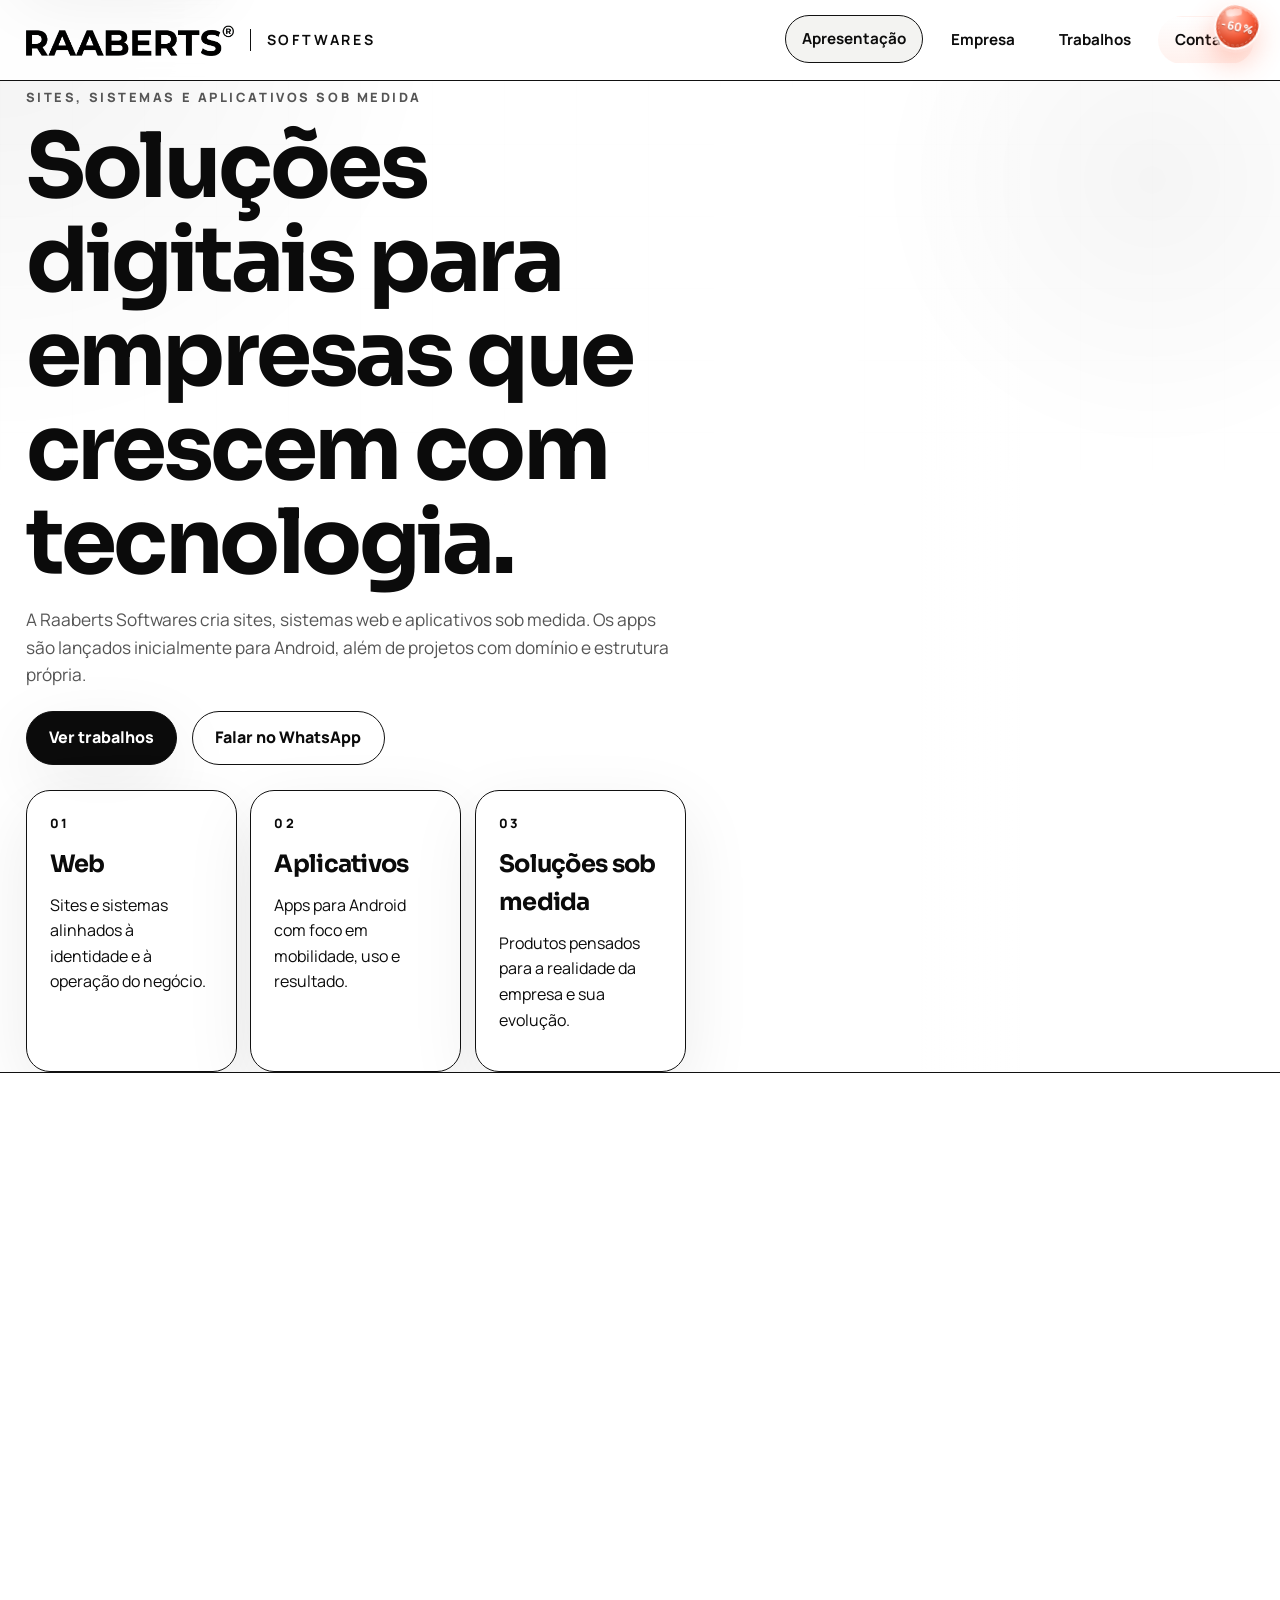
==== index.html @ 0cb6e31f "Remove current year span from footer" ====
<!DOCTYPE html>
<html lang="pt-BR">
  <head>
    <meta charset="UTF-8" />
    <meta
      name="viewport"
      content="width=device-width, initial-scale=1.0, maximum-scale=1.0, user-scalable=no"
    />
    <meta
      name="description"
      content="Raaberts Softwares desenvolve sites, sistemas web e aplicativos sob medida para empresas que precisam crescer com tecnologia."
    />
    <meta name="robots" content="index, follow" />
    <meta name="author" content="Raaberts Softwares" />
    <meta name="theme-color" content="#0b0b0b" />
    <meta property="og:locale" content="pt_BR" />
    <meta property="og:type" content="website" />
    <meta property="og:title" content="Raaberts Softwares | Sites, Sistemas Web e Aplicativos" />
    <meta
      property="og:description"
      content="Sites, sistemas web e aplicativos sob medida para empresas que precisam crescer com tecnologia."
    />
    <meta property="og:image" content="images/logo%20raaberts%203%20B.png" />
    <meta property="og:image:width" content="808" />
    <meta property="og:image:height" content="846" />
    <meta property="og:image:alt" content="Logo da Raaberts Softwares" />
    <meta property="og:site_name" content="Raaberts Softwares" />
    <meta name="twitter:card" content="summary" />
    <meta name="twitter:title" content="Raaberts Softwares | Sites, Sistemas Web e Aplicativos" />
    <meta
      name="twitter:description"
      content="Sites, sistemas web e aplicativos sob medida para empresas que precisam crescer com tecnologia."
    />
    <meta name="twitter:image" content="images/logo%20raaberts%203%20B.png" />
    <meta name="referrer" content="strict-origin-when-cross-origin" />
    <title>Raaberts Softwares | Sites, Sistemas Web e Aplicativos</title>
    <link rel="preconnect" href="https://fonts.googleapis.com" />
    <link rel="preconnect" href="https://fonts.gstatic.com" crossorigin />
    <link rel="preload" as="image" href="images/prediologo.png" />
    <link
      href="https://fonts.googleapis.com/css2?family=Manrope:wght@400;500;600;700;800&amp;family=Sora:wght@400;500;600;700;800&amp;display=swap"
      rel="stylesheet"
    />
    <link rel="icon" type="image/png" href="images/logo%20raaberts%203%20B.png" />
    <link rel="stylesheet" href="styles.css" />
    <script type="application/ld+json">
      {
        "@context": "https://schema.org",
        "@type": "Organization",
        "name": "Raaberts Softwares",
        "description": "Desenvolvimento de sites, sistemas web e aplicativos sob medida para empresas.",
        "email": "mailto:raabertssoftwares@gmail.com",
        "telephone": "+55 11 98537-9634",
        "areaServed": "BR",
        "contactPoint": [
          {
            "@type": "ContactPoint",
            "contactType": "sales",
            "telephone": "+55 11 98537-9634",
            "email": "raabertssoftwares@gmail.com",
            "availableLanguage": "pt-BR"
          }
        ],
        "makesOffer": {
          "@type": "OfferCatalog",
          "name": "Serviços digitais",
          "itemListElement": [
            {
              "@type": "Offer",
              "itemOffered": {
                "@type": "Service",
                "name": "Sites com domínio próprio"
              }
            },
            {
              "@type": "Offer",
              "itemOffered": {
                "@type": "Service",
                "name": "Sistemas web com estrutura própria"
              }
            },
            {
              "@type": "Offer",
              "itemOffered": {
                "@type": "Service",
                "name": "Aplicativos Android sob medida"
              }
            }
          ]
        }
      }
    </script>
    <script type="application/ld+json">
      {
        "@context": "https://schema.org",
        "@type": "WebSite",
        "name": "Raaberts Softwares",
        "inLanguage": "pt-BR",
        "about": "Sites, sistemas web e aplicativos sob medida para empresas."
      }
    </script>
  </head>
  <body>
    <a class="skip-link" href="#conteudo-principal">Pular para o conteúdo</a>

    <header class="site-header">
      <div class="container site-nav">
        <a class="brand" href="#apresentacao" aria-label="Ir para o início">
          <img
            src="images/logo raaberts 2.png"
            alt="Raaberts"
            class="brand-mark"
            width="1577"
            height="239"
            decoding="async"
            fetchpriority="high"
          />
          <span class="brand-subtitle">Softwares</span>
        </a>

        <button
          class="menu-toggle"
          type="button"
          aria-label="Abrir menu"
          aria-expanded="false"
          aria-controls="primary-navigation"
        >
          <span></span>
          <span></span>
        </button>

        <nav class="primary-navigation" id="primary-navigation" aria-label="Navegação principal">
          <a href="#apresentacao" data-nav-link aria-current="location">Apresentação</a>
          <a href="#empresa" data-nav-link>Empresa</a>
          <a href="#trabalhos" data-nav-link>Trabalhos</a>
          <a href="#contato" data-nav-link class="nav-contact-link">
            <span>Contato</span>
            <strong class="nav-discount-badge">-60%</strong>
          </a>
        </nav>
      </div>
    </header>

    <main id="conteudo-principal">
      <section
        class="hero section"
        id="apresentacao"
        data-section
        aria-labelledby="apresentacao-title"
      >
        <div class="container hero-grid">
          <div class="hero-copy" data-reveal>
            <p class="eyebrow">Sites, sistemas e aplicativos sob medida</p>
            <h1 class="hero-title" id="apresentacao-title">
              Soluções digitais para empresas que crescem com tecnologia.
            </h1>
            <p class="hero-text">
              A Raaberts Softwares cria sites, sistemas web e aplicativos sob medida. Os apps são
              lançados inicialmente para Android, além de projetos com domínio e estrutura própria.
            </p>

            <div class="hero-actions">
              <a class="button button-primary" href="#trabalhos">Ver trabalhos</a>
              <a
                class="button button-secondary"
                href="https://wa.me/5511985379634?text=Ol%C3%A1%2C%20gostaria%20de%20falar%20com%20a%20Raaberts%20Softwares."
                target="_blank"
                rel="noopener noreferrer"
                aria-label="Falar com a Raaberts Softwares no WhatsApp"
                >Falar no WhatsApp</a
              >
            </div>

            <div class="hero-highlights">
              <article class="highlight-card">
                <span class="highlight-index">01</span>
                <h2>Web</h2>
                <p>Sites e sistemas alinhados à identidade e à operação do negócio.</p>
              </article>
              <article class="highlight-card">
                <span class="highlight-index">02</span>
                <h2>Aplicativos</h2>
                <p>Apps para Android com foco em mobilidade, uso e resultado.</p>
              </article>
              <article class="highlight-card">
                <span class="highlight-index">03</span>
                <h2>Soluções sob medida</h2>
                <p>Produtos pensados para a realidade da empresa e sua evolução.</p>
              </article>
            </div>
          </div>

          <div class="hero-panel" data-reveal aria-hidden="true"></div>
        </div>
      </section>

      <section class="section" id="empresa" data-section aria-labelledby="empresa-title">
        <div class="container">
          <div class="section-heading" data-reveal>
            <p class="eyebrow">A empresa</p>
            <h2 id="empresa-title">Tecnologia aplicada ao crescimento das empresas.</h2>
          </div>

          <div class="company-grid">
            <article class="company-story" data-reveal>
              <p class="lead">
                A Raaberts Softwares cria produtos digitais com clareza visual, estrutura técnica e
                visão de negócio.
              </p>
              <p>
                A atuação passa por aplicativos a partir da ideia do cliente, sites com domínio
                próprio e sistemas com servidor próprio, sempre com foco em operação, presença e
                evolução do projeto.
              </p>

              <div class="story-points">
                <div>
                  <span>Atuação web</span>
                  <p>Sites, páginas corporativas e presença digital com domínio próprio.</p>
                </div>
                <div>
                  <span>Aplicativos</span>
                  <p>Projetos sob medida desenvolvidos a partir da ideia do cliente.</p>
                </div>
                <div>
                  <span>Estrutura própria</span>
                  <p>Sistemas com servidor próprio para mais controle da operação.</p>
                </div>
              </div>
            </article>

            <div class="company-aside" data-reveal>
              <div class="company-visual">
                <img
                  src="images/thinkiwoman.png"
                  alt="Ilustração representando planejamento e ideias para soluções digitais"
                  width="1480"
                  height="1477"
                  loading="lazy"
                  decoding="async"
                />
              </div>
              <article class="company-focus">
                <span class="panel-label">Da ideia à estrutura</span>
                <h3>Da ideia à operação técnica.</h3>
                <ul>
                  <li>Aplicativos construídos a partir da ideia do cliente</li>
                  <li>Sites profissionais com domínio próprio</li>
                  <li>Sistemas de trabalho com servidor próprio</li>
                </ul>
              </article>
            </div>
          </div>

          <div class="company-values" data-reveal>
            <article class="value-card">
              <h3>Arquitetura sólida</h3>
              <p>Base organizada para sites, apps e sistemas com mais previsibilidade.</p>
            </article>
            <article class="value-card">
              <h3>Experiência de produto</h3>
              <p>Interfaces claras e usabilidade alinhada ao contexto do negócio.</p>
            </article>
            <article class="value-card">
              <h3>Web e aplicações integradas</h3>
              <p>Produtos conectados à presença digital e à operação da empresa.</p>
            </article>
            <article class="value-card">
              <h3>Parceria técnica</h3>
              <p>Acompanhamento próximo do escopo até a evolução do projeto.</p>
            </article>
          </div>
        </div>
      </section>

      <section class="section" id="trabalhos" data-section aria-labelledby="trabalhos-title">
        <div class="container">
          <div class="section-heading" data-reveal>
            <p class="eyebrow">Trabalhos em destaque</p>
            <h2 id="trabalhos-title">Cases desenvolvidos pela Raaberts Softwares.</h2>
          </div>

          <div class="cases-list">
            <article class="case-card" data-reveal>
              <div class="case-visual">
                <img
                  src="images/print1.png"
                  alt="Tela do aplicativo MPC+"
                  class="case-shot"
                  width="473"
                  height="946"
                  loading="lazy"
                  decoding="async"
                />
              </div>
              <div class="case-content">
                <div class="case-topline">
                  <span>01</span>
                  <span>Cliente | MPC Produções</span>
                </div>
                <h3>MPC+</h3>
                <p>
                  Aplicativo da MPC Produções para transmissões ao vivo de canais parceiros em uma
                  única interface.
                </p>
                <ul>
                  <li>Transmissões ao vivo em destaque</li>
                  <li>Canais parceiros reunidos em um só app</li>
                  <li>Navegação pensada para consumo contínuo</li>
                </ul>
              </div>
            </article>

            <article class="case-card case-card-reverse" data-reveal>
              <div class="case-visual">
                <img
                  src="images/print2.png"
                  alt="Tela do aplicativo Worko"
                  class="case-shot"
                  width="473"
                  height="946"
                  loading="lazy"
                  decoding="async"
                />
              </div>
              <div class="case-content">
                <div class="case-topline">
                  <span>02</span>
                  <span>Produto | Raaberts</span>
                </div>
                <h3>Worko</h3>
                <p>
                  Produto da Raaberts voltado ao rastreamento de serviços e à divulgação de
                  autônomos no mapa em tempo real, com carteira própria via Pix.
                </p>
                <ul>
                  <li>Autônomos e serviços exibidos no mapa em tempo real</li>
                  <li>Rastreamento regional da operação</li>
                  <li>Carteira própria e transações via Pix</li>
                </ul>
              </div>
            </article>
          </div>
        </div>
      </section>

      <section
        class="section contact-section"
        id="contato"
        data-section
        aria-labelledby="contato-title"
      >
        <div class="container contact-grid">
          <div class="contact-copy" data-reveal>
            <p class="eyebrow">Contato</p>
            <div class="promo-banner">
              <div class="promo-banner-copy">
                <span class="promo-kicker">Promoção de Junho 2026</span>
                <h2>Todos os orçamentos com até 60% de desconto.</h2>
                <p>
                  Condição promocional válida para os primeiros 15 clientes de Junho. A campanha é
                  ideal para quem quer iniciar um projeto digital com investimentJunho reduzido neste
                  mês.
                </p>
              </div>
              <div class="promo-banner-highlight">
                <span class="promo-big-discount">-60%</span>
                <span class="promo-limit">Somente para os 15 primeiros clientes</span>
              </div>
            </div>

            <h2 id="contato-title">Fale com a Raaberts Softwares.</h2>
            <p>
              Contato direto para iniciar projetos, evoluir produtos ou estruturar novas soluções.
            </p>

            <div class="contact-actions">
              <a
                class="button button-primary"
                href="https://wa.me/5511985379634?text=Ol%C3%A1%2C%20gostaria%20de%20falar%20com%20a%20Raaberts%20Softwares."
                target="_blank"
                rel="noreferrer noopener"
                aria-label="Abrir conversa com a Raaberts Softwares no WhatsApp"
                >Abrir WhatsApp</a
              >
              <a class="button button-secondary" href="mailto:raabertssoftwares@gmail.com"
                >Enviar e-mail</a
              >
            </div>

            <div class="contact-summary">
              <div class="contact-item">
                <span>WhatsApp</span>
                <p>Canal mais rápido para iniciar a conversa.</p>
                <a
                  class="contact-link"
                  href="https://wa.me/5511985379634?text=Ol%C3%A1%2C%20gostaria%20de%20falar%20com%20a%20Raaberts%20Softwares."
                  target="_blank"
                  rel="noreferrer noopener"
                  aria-label="Falar com a Raaberts Softwares no WhatsApp"
                  >(11) 98537-9634</a
                >
              </div>
              <div class="contact-item">
                <span>E-mail</span>
                <p>Ideal para briefing, escopo e informações mais detalhadas.</p>
                <a class="contact-link" href="mailto:raabertssoftwares@gmail.com"
                  >raabertssoftwares@gmail.com</a
                >
              </div>
              <div class="contact-item">
                <span>Atuação</span>
                <p>Sites, sistemas web e aplicativos sob medida.</p>
              </div>
            </div>
          </div>

          <aside class="contact-panel" data-reveal>
            <div class="contact-panel-card">
              <span class="panel-label">Junho promocional</span>
              <h3>Condição especial disponível neste mês.</h3>
              <p>
                A conversa pode começar pelo WhatsApp e seguir com briefing, escopo e validação do
                desconto promocional conforme disponibilidade das 15 vagas de Junho.
              </p>
              <div class="contact-panel-points">
                <div>
                  <span>Desconto</span>
                  <p>Até 60% no orçamento</p>
                </div>
                <div>
                  <span>Limite</span>
                  <p>Promoção para os 15 primeiros clientes</p>
                </div>
                <div>
                  <span>WhatsApp</span>
                  <p>(11) 98537-9634</p>
                </div>
                <div>
                  <span>E-mail</span>
                  <p>raabertssoftwares@gmail.com</p>
                </div>
              </div>
              <a
                class="button button-primary"
                href="https://wa.me/5511985379634?text=Ol%C3%A1%2C%20gostaria%20de%20falar%20com%20a%20Raaberts%20Softwares."
                target="_blank"
                rel="noreferrer noopener"
                aria-label="Iniciar conversa com a Raaberts Softwares no WhatsApp"
                >Iniciar conversa</a
              >
            </div>
          </aside>
        </div>
      </section>
    </main>

    <footer class="site-footer">
      <div class="container footer-inner">
        <p>Raaberts Softwares</p>
        <p>© 2026 Todos os direitos reservados</p>
      </div>
    </footer>

    <script src="script.js" defer></script>
  </body>
</html>
---- styles.css ----
:root {
  --bg: #ffffff;
  --surface: #f3f3f1;
  --surface-strong: #ededeb;
  --ink: #0b0b0b;
  --muted: #555555;
  --line: #111111;
  --line-soft: rgba(17, 17, 17, 0.14);
  --promo: #ff5a36;
  --promo-soft: #ffe2da;
  --shadow: 0 22px 70px rgba(0, 0, 0, 0.08);
  --radius-xl: 32px;
  --radius-lg: 24px;
  --radius-md: 18px;
  --container: min(1400px, calc(100% - clamp(1.5rem, 4vw, 4.5rem)));
}

*,
*::before,
*::after {
  box-sizing: border-box;
}

html {
  scroll-behavior: smooth;
  scroll-padding-top: calc(var(--header-offset, 0px) + 1rem);
  touch-action: manipulation;
}

body {
  margin: 0;
  min-width: 320px;
  font-family: "Manrope", sans-serif;
  color: var(--ink);
  background: var(--bg);
  line-height: 1.6;
  text-rendering: optimizeLegibility;
  position: relative;
  overflow-x: hidden;
  -webkit-tap-highlight-color: transparent;
  -webkit-user-select: none;
  -webkit-touch-callout: none;
  user-select: none;
}

.skip-link {
  position: fixed;
  top: 1rem;
  left: 1rem;
  z-index: 60;
  padding: 0.8rem 1rem;
  border: 1px solid var(--line);
  border-radius: 999px;
  background: #ffffff;
  box-shadow: var(--shadow);
  font-weight: 700;
  transform: translateY(-180%);
  transition: transform 180ms ease;
}

.skip-link:focus-visible {
  transform: translateY(0);
}

body.nav-open {
  overflow: hidden;
}

body::before {
  content: "";
  position: fixed;
  inset: 0;
  background:
    radial-gradient(circle at top left, rgba(0, 0, 0, 0.05), transparent 28%),
    radial-gradient(circle at 90% 20%, rgba(0, 0, 0, 0.04), transparent 20%);
  pointer-events: none;
  z-index: -2;
}

body::after {
  content: "";
  position: fixed;
  inset: 0;
  background-image:
    linear-gradient(to right, rgba(0, 0, 0, 0.028) 1px, transparent 1px),
    linear-gradient(to bottom, rgba(0, 0, 0, 0.028) 1px, transparent 1px);
  background-size: 72px 72px;
  -webkit-mask-image: linear-gradient(to bottom, rgba(0, 0, 0, 0.24), transparent 75%);
  mask-image: linear-gradient(to bottom, rgba(0, 0, 0, 0.24), transparent 75%);
  pointer-events: none;
  z-index: -1;
}

img {
  display: block;
  max-width: 100%;
  height: auto;
  -webkit-user-drag: none;
  -webkit-touch-callout: none;
  user-select: none;
}

a {
  color: inherit;
  text-decoration: none;
  -webkit-touch-callout: none;
}

a:focus-visible,
button:focus-visible,
input:focus-visible,
textarea:focus-visible {
  outline: 3px solid rgba(255, 90, 54, 0.32);
  outline-offset: 4px;
}

p,
h1,
h2,
h3 {
  margin-top: 0;
}

button,
input,
textarea {
  font: inherit;
}

input,
textarea,
[contenteditable="true"] {
  -webkit-user-select: text;
  user-select: text;
}

.container {
  width: var(--container);
  margin: 0 auto;
}

.site-header {
  position: sticky;
  top: 0;
  z-index: 20;
  background: rgba(255, 255, 255, 0.88);
  -webkit-backdrop-filter: blur(16px);
  backdrop-filter: blur(16px);
  border-bottom: 1px solid var(--line);
}

.site-nav {
  min-height: 80px;
  position: relative;
  display: flex;
  align-items: center;
  justify-content: space-between;
  gap: 1.25rem;
}

.brand {
  display: inline-flex;
  align-items: center;
  gap: 1rem;
  min-width: 0;
}

.brand-mark {
  width: clamp(9.5rem, 18vw, 13rem);
  object-fit: contain;
}

.brand-subtitle {
  padding-left: 1rem;
  border-left: 1px solid var(--line);
  font-size: 0.88rem;
  font-weight: 700;
  letter-spacing: 0.2em;
  text-transform: uppercase;
}

.primary-navigation {
  display: flex;
  align-items: center;
  gap: 0.65rem;
}

.primary-navigation a {
  position: relative;
  display: inline-flex;
  align-items: center;
  justify-content: center;
  padding: 0.7rem 1rem;
  border: 1px solid transparent;
  border-radius: 999px;
  font-size: 0.95rem;
  font-weight: 700;
  transition:
    background-color 180ms ease,
    border-color 180ms ease,
    transform 180ms ease;
}

.primary-navigation a:hover,
.primary-navigation a.is-active {
  border-color: var(--line);
  background: var(--surface);
  transform: translateY(-1px);
}

.nav-contact-link {
  overflow: visible;
  border-color: rgba(255, 90, 54, 0.26);
  background:
    linear-gradient(180deg, rgba(255, 255, 255, 0.98), rgba(255, 240, 236, 0.92));
}

.nav-discount-badge {
  position: absolute;
  top: -0.8rem;
  right: -0.45rem;
  width: 2.9rem;
  height: 2.9rem;
  display: inline-flex;
  align-items: center;
  justify-content: center;
  border-radius: 42% 58% 54% 46% / 48% 42% 58% 52%;
  border: 2px solid rgba(255, 255, 255, 0.96);
  background:
    radial-gradient(circle at 30% 25%, #ffd1c6 0%, #ff987f 20%, var(--promo) 56%, #c92f11 100%);
  color: #fff;
  font-size: 0.72rem;
  font-weight: 800;
  letter-spacing: 0.04em;
  line-height: 1;
  text-shadow: 0 1px 1px rgba(0, 0, 0, 0.24);
  box-shadow:
    0 14px 28px rgba(255, 90, 54, 0.3),
    0 0 0 3px rgba(255, 255, 255, 0.66),
    inset 0 2px 0 rgba(255, 255, 255, 0.38),
    inset 0 -8px 14px rgba(0, 0, 0, 0.16);
  transform: rotate(12deg);
  transform-origin: center;
  isolation: isolate;
  pointer-events: none;
}

.nav-discount-badge::before {
  content: "";
  position: absolute;
  inset: 0.14rem;
  border-radius: inherit;
  border: 1px dashed rgba(255, 255, 255, 0.34);
  opacity: 0.9;
  transform: rotate(-10deg);
}

.nav-discount-badge::after {
  content: "";
  position: absolute;
  top: 0.28rem;
  left: 0.45rem;
  width: 1rem;
  height: 0.42rem;
  border-radius: 999px;
  background: rgba(255, 255, 255, 0.55);
  filter: blur(0.4px);
  transform: rotate(-18deg);
}

.menu-toggle {
  display: none;
  width: 3.25rem;
  height: 3.25rem;
  padding: 0;
  border: 1px solid var(--line);
  border-radius: 999px;
  background: #fff;
  align-items: center;
  justify-content: center;
  flex-direction: column;
  gap: 0.32rem;
  cursor: pointer;
  transition:
    background-color 220ms ease,
    border-color 220ms ease,
    transform 220ms ease;
}

.menu-toggle span {
  width: 1.1rem;
  height: 2px;
  background: var(--ink);
  transform-origin: center;
  transition:
    transform 280ms cubic-bezier(0.22, 1, 0.36, 1),
    background-color 180ms ease,
    opacity 180ms ease;
}

.menu-toggle.is-open {
  background: var(--ink);
}

.menu-toggle.is-open span {
  background: #fff;
}

.menu-toggle.is-open span:first-child {
  transform: translateY(3px) rotate(45deg);
}

.menu-toggle.is-open span:last-child {
  transform: translateY(-3px) rotate(-45deg);
}

.section {
  padding: clamp(3.8rem, 7vw, 5.6rem) 0;
  border-top: 1px solid var(--line);
  position: relative;
}

[data-section]:not(#apresentacao) {
  content-visibility: auto;
  contain-intrinsic-size: 960px;
}

[data-section] {
  scroll-margin-top: calc(var(--header-offset, 0px) + 1rem);
}

.hero.section {
  border-top: 0;
  padding-top: 0.35rem;
  padding-bottom: 0;
  overflow: clip;
}

.hero-grid,
.company-grid,
.contact-grid {
  display: grid;
  gap: 1.35rem;
}

.hero-grid {
  grid-template-columns: minmax(0, 1.1fr) minmax(280px, 0.9fr);
  align-items: stretch;
  position: relative;
  gap: clamp(1rem, 2.2vw, 2rem);
}

.eyebrow {
  margin-bottom: 0.8rem;
  font-size: 0.8rem;
  font-weight: 800;
  letter-spacing: 0.2em;
  text-transform: uppercase;
  color: var(--muted);
}

.hero-title,
.section-heading h2,
.contact-copy h2,
.contact-panel-card h3 {
  font-family: "Sora", sans-serif;
  letter-spacing: -0.04em;
  line-height: 1.05;
}

.hero-title {
  max-width: 14ch;
  font-size: clamp(2.9rem, 7vw, 5.9rem);
  margin-bottom: 1rem;
}

.hero-text,
.section-heading,
.lead,
.company-story p,
.work-card p,
.works-strip p,
.contact-copy p,
.contact-item p,
.contact-panel-card p {
  color: var(--muted);
}

.hero-text {
  max-width: 68ch;
  font-size: 1.08rem;
  margin-bottom: 1.35rem;
}

.hero-actions {
  display: flex;
  flex-wrap: wrap;
  gap: 0.9rem;
  margin-bottom: 1.55rem;
}

.button {
  display: inline-flex;
  align-items: center;
  justify-content: center;
  min-height: 3.4rem;
  padding: 0.85rem 1.4rem;
  border-radius: 999px;
  border: 1px solid var(--line);
  font-weight: 800;
  transition:
    transform 180ms ease,
    background-color 180ms ease,
    color 180ms ease,
    box-shadow 180ms ease;
}

.button:hover {
  transform: translateY(-2px);
}

.button-primary {
  background: var(--ink);
  color: #fff;
  box-shadow: var(--shadow);
}

.button-secondary {
  background: transparent;
}

.button-secondary:hover {
  background: var(--surface);
}

.hero-highlights {
  display: grid;
  grid-template-columns: repeat(3, minmax(0, 1fr));
  align-items: stretch;
  grid-auto-rows: 1fr;
  gap: 0.85rem;
}

.highlight-card,
.value-card,
.work-card,
.contact-item,
.contact-panel-card,
.company-story,
.works-strip {
  min-width: 0;
  border: 1px solid var(--line);
  border-radius: var(--radius-lg);
  background: rgba(255, 255, 255, 0.9);
  box-shadow: var(--shadow);
}

.highlight-card,
.value-card,
.work-card,
.contact-item {
  display: flex;
  flex-direction: column;
  justify-content: flex-start;
  height: 100%;
  padding: 1.35rem 1.45rem;
}

.highlight-card h2,
.value-card h3,
.work-card h3,
.works-strip h3 {
  margin-bottom: 0.6rem;
  font-family: "Sora", sans-serif;
  letter-spacing: -0.03em;
  overflow-wrap: anywhere;
}

.highlight-index {
  display: inline-flex;
  margin-bottom: 0.7rem;
  font-size: 0.8rem;
  font-weight: 800;
  letter-spacing: 0.18em;
  text-transform: uppercase;
}

.hero-panel {
  position: relative;
  min-height: 100%;
  isolation: isolate;
  align-self: stretch;
}

.hero-copy {
  position: relative;
  z-index: 1;
}

.hero-panel::before {
  content: "";
  position: absolute;
  inset: 0 -12rem 0 0;
  background-image:
    linear-gradient(to right,
      rgba(255, 255, 255, 1) 0%,
      rgba(255, 255, 255, 0.94) 8%,
      rgba(255, 255, 255, 0.56) 18%,
      rgba(255, 255, 255, 0.14) 30%,
      rgba(255, 255, 255, 0) 42%),
    url("images/prediologo.png");
  background-repeat: no-repeat;
  background-position: left center, calc(100% + 8rem) center;
  background-size: 100% 100%, cover;
  filter: saturate(0.96) contrast(1.02);
  pointer-events: none;
}

.section-heading {
  max-width: 62rem;
  margin-bottom: 1.45rem;
}

.section-heading h2 {
  max-width: 15ch;
  font-size: clamp(2rem, 5vw, 3.6rem);
  color: var(--ink);
  margin-bottom: 0;
}

.contact-copy h2 {
  max-width: 13ch;
  font-size: clamp(2rem, 5vw, 3.4rem);
  margin-bottom: 0.9rem;
}

.company-grid {
  grid-template-columns: minmax(0, 1fr) minmax(320px, 1.02fr);
  align-items: stretch;
}

.company-story {
  padding: 1.6rem;
  height: 100%;
}

.company-aside {
  position: relative;
  min-width: 0;
}

.company-visual,
.company-focus {
  border: 1px solid var(--line);
  border-radius: var(--radius-lg);
  background: rgba(255, 255, 255, 0.95);
  box-shadow: var(--shadow);
}

.company-visual {
  min-height: 33rem;
  padding: 1.2rem 1.2rem 0;
  display: flex;
  align-items: flex-end;
  justify-content: center;
  overflow: hidden;
  background:
    linear-gradient(180deg, rgba(255, 255, 255, 0.98), rgba(243, 243, 241, 0.98));
}

.company-visual img {
  width: min(100%, 30rem);
  max-height: 32rem;
  object-fit: contain;
  object-position: center bottom;
}

.company-focus {
  position: relative;
  z-index: 1;
  margin: -2rem 0.9rem 0;
  padding: 1.25rem 1.35rem;
}

.company-focus h3 {
  margin-bottom: 0.6rem;
  font-family: "Sora", sans-serif;
  letter-spacing: -0.03em;
}

.company-focus ul {
  margin: 0;
  padding: 0;
  list-style: none;
  display: grid;
  gap: 0.55rem;
}

.company-focus li {
  position: relative;
  padding-left: 1rem;
  color: var(--muted);
  overflow-wrap: anywhere;
}

.company-focus li::before {
  content: "";
  position: absolute;
  left: 0;
  top: 0.72em;
  width: 0.42rem;
  height: 0.42rem;
  border-radius: 50%;
  background: var(--ink);
}

.lead {
  font-size: 1.1rem;
  color: var(--ink);
}

.story-points {
  display: grid;
  gap: 1rem;
  margin-top: 1.2rem;
}

.story-points div {
  padding-top: 0.75rem;
  border-top: 1px solid var(--line-soft);
}

.story-points span,
.panel-label,
.strip-label,
.contact-item span {
  display: inline-flex;
  margin-bottom: 0.5rem;
  font-size: 0.8rem;
  font-weight: 800;
  letter-spacing: 0.18em;
  text-transform: uppercase;
}

.company-values {
  display: grid;
  grid-template-columns: repeat(4, minmax(0, 1fr));
  align-items: stretch;
  grid-auto-rows: 1fr;
  gap: 0.85rem;
  margin-top: 1rem;
}

.works-grid {
  display: grid;
  grid-template-columns: repeat(3, minmax(0, 1fr));
  align-items: stretch;
  grid-auto-rows: 1fr;
  gap: 0.85rem;
}

.cases-list {
  display: grid;
  gap: 1rem;
}

.case-card {
  display: grid;
  grid-template-columns: minmax(240px, 0.82fr) minmax(0, 1.18fr);
  align-items: stretch;
  gap: 1.1rem;
  min-width: 0;
  padding: 1.3rem;
  border: 1px solid var(--line);
  border-radius: var(--radius-lg);
  background: rgba(255, 255, 255, 0.92);
  box-shadow: var(--shadow);
}

.case-card-reverse {
  grid-template-columns: minmax(0, 1.18fr) minmax(240px, 0.82fr);
}

.case-card-reverse .case-visual {
  order: 2;
}

.case-card-reverse .case-content {
  order: 1;
}

.case-visual {
  display: grid;
  place-items: center;
  min-width: 0;
  padding: 1rem;
  border: 1px solid var(--line-soft);
  border-radius: calc(var(--radius-lg) - 6px);
  background:
    linear-gradient(180deg, rgba(245, 245, 243, 0.96), rgba(236, 236, 233, 0.92));
  overflow: hidden;
}

.case-shot {
  width: auto;
  max-width: 100%;
  max-height: 27rem;
  object-fit: contain;
}

.case-content {
  display: flex;
  flex-direction: column;
  min-width: 0;
  padding: 0.2rem 0.15rem;
}

.case-topline {
  display: flex;
  justify-content: space-between;
  flex-wrap: wrap;
  gap: 1rem;
  margin-bottom: 0.95rem;
  padding-bottom: 0.7rem;
  border-bottom: 1px solid var(--line-soft);
  font-size: 0.78rem;
  font-weight: 800;
  letter-spacing: 0.2em;
  text-transform: uppercase;
}

.case-content h3 {
  margin-bottom: 0.6rem;
  font-family: "Sora", sans-serif;
  letter-spacing: -0.03em;
}

.case-content p {
  color: var(--muted);
  overflow-wrap: anywhere;
}

.case-content ul {
  margin: auto 0 0;
  padding: 0.85rem 0 0;
  list-style: none;
  display: grid;
  gap: 0.45rem;
}

.case-content li {
  position: relative;
  padding-left: 1rem;
  color: var(--muted);
}

.case-content li::before {
  content: "";
  position: absolute;
  left: 0;
  top: 0.72em;
  width: 0.42rem;
  height: 0.42rem;
  border-radius: 50%;
  background: var(--ink);
}

.work-card {
  min-height: 100%;
}

.work-card-topline {
  display: flex;
  justify-content: space-between;
  gap: 1rem;
  margin-bottom: 0.95rem;
  padding-bottom: 0.7rem;
  border-bottom: 1px solid var(--line-soft);
  font-size: 0.78rem;
  font-weight: 800;
  letter-spacing: 0.2em;
  text-transform: uppercase;
}

.work-card ul {
  margin: auto 0 0;
  padding: 0.8rem 0 0;
  list-style: none;
  display: grid;
  gap: 0.45rem;
}

.work-card li {
  padding-left: 1rem;
  position: relative;
  color: var(--muted);
}

.work-card li::before {
  content: "";
  position: absolute;
  left: 0;
  top: 0.72em;
  width: 0.42rem;
  height: 0.42rem;
  border-radius: 50%;
  background: var(--ink);
}

.works-strip {
  margin-top: 0.8rem;
  padding: 1.3rem 1.45rem;
  display: grid;
  grid-template-columns: minmax(0, 1.05fr) minmax(0, 0.95fr);
  gap: 1rem;
  align-items: center;
}

.contact-grid {
  grid-template-columns: minmax(0, 1.15fr) minmax(320px, 0.85fr);
  align-items: stretch;
}

.contact-copy {
  min-width: 0;
}

.promo-banner {
  display: grid;
  grid-template-columns: minmax(0, 1.08fr) minmax(180px, 0.92fr);
  gap: 1rem;
  margin-bottom: 1.25rem;
  padding: 1.25rem 1.35rem;
  border: 1px solid var(--line);
  border-radius: var(--radius-lg);
  background:
    radial-gradient(circle at top right, rgba(255, 90, 54, 0.22), transparent 34%),
    linear-gradient(135deg, #0f0f0f, #1d1d1d 58%, #2b110c 100%);
  box-shadow: var(--shadow);
  color: #fff;
}

.promo-banner-copy {
  min-width: 0;
}

.promo-kicker {
  display: inline-flex;
  margin-bottom: 0.6rem;
  padding: 0.3rem 0.65rem;
  border-radius: 999px;
  background: rgba(255, 255, 255, 0.12);
  font-size: 0.78rem;
  font-weight: 800;
  letter-spacing: 0.14em;
  text-transform: uppercase;
}

.promo-banner h2 {
  margin-bottom: 0.65rem;
  max-width: none;
  font-family: "Sora", sans-serif;
  font-size: clamp(2rem, 4.2vw, 3rem);
  letter-spacing: -0.04em;
  line-height: 0.98;
  color: #fff;
}

.promo-banner p {
  margin-bottom: 0;
  color: rgba(255, 255, 255, 0.82);
}

.promo-banner-highlight {
  display: flex;
  flex-direction: column;
  justify-content: center;
  gap: 0.55rem;
  padding: 1rem;
  border-radius: calc(var(--radius-lg) - 8px);
  border: 1px solid rgba(255, 255, 255, 0.14);
  background:
    linear-gradient(180deg, rgba(255, 255, 255, 0.1), rgba(255, 90, 54, 0.18));
  text-align: center;
}

.promo-big-discount {
  font-family: "Sora", sans-serif;
  font-size: clamp(2.8rem, 7vw, 5rem);
  font-weight: 800;
  letter-spacing: -0.05em;
  line-height: 0.92;
  color: #fff;
}

.promo-limit {
  color: rgba(255, 255, 255, 0.78);
  font-size: 0.92rem;
  font-weight: 700;
}

.contact-summary {
  display: grid;
  grid-template-columns: repeat(3, minmax(0, 1fr));
  align-items: stretch;
  gap: 0.85rem;
  margin-top: 1.35rem;
}

.contact-actions {
  display: flex;
  flex-wrap: wrap;
  gap: 0.9rem;
  margin-top: 1rem;
}

.contact-link {
  display: inline-flex;
  max-width: 100%;
  margin-top: 0.45rem;
  font-weight: 800;
  color: var(--ink);
  border-bottom: 1px solid currentColor;
  overflow-wrap: anywhere;
  word-break: break-word;
  line-height: 1.45;
}

.highlight-card p,
.value-card p,
.work-card p,
.contact-item p,
.contact-panel-card p,
.story-points p,
.works-strip p {
  overflow-wrap: anywhere;
}

.contact-panel {
  position: relative;
  display: flex;
  min-width: 0;
}

.contact-panel-card {
  padding: 1.6rem;
  position: relative;
  display: flex;
  flex-direction: column;
  gap: 1rem;
  width: 100%;
  background:
    linear-gradient(180deg, rgba(11, 11, 11, 0.98), rgba(24, 24, 24, 0.98));
  color: #fff;
}

.contact-panel-card p {
  color: rgba(255, 255, 255, 0.78);
}

.contact-panel-points {
  display: grid;
  gap: 0.85rem;
  padding-top: 0.25rem;
}

.contact-panel-points div {
  padding-top: 0.8rem;
  border-top: 1px solid rgba(255, 255, 255, 0.14);
}

.contact-panel-points span {
  display: inline-flex;
  margin-bottom: 0.35rem;
  font-size: 0.78rem;
  font-weight: 800;
  letter-spacing: 0.18em;
  text-transform: uppercase;
  color: rgba(255, 255, 255, 0.76);
}

.contact-panel-points p {
  margin-bottom: 0;
  color: #fff;
}

.contact-panel-card .button {
  margin-top: auto;
}

.site-footer {
  padding: 1rem 0 1.5rem;
  border-top: 1px solid var(--line);
}

.footer-inner {
  display: flex;
  flex-wrap: wrap;
  justify-content: space-between;
  gap: 1rem;
  color: var(--muted);
  font-size: 0.92rem;
}

.js [data-reveal] {
  opacity: 0;
  transform: translateY(28px);
  transition:
    opacity 500ms ease,
    transform 500ms ease;
}

.js [data-reveal].is-visible {
  opacity: 1;
  transform: translateY(0);
}

@media (prefers-reduced-motion: reduce) {
  html {
    scroll-behavior: auto;
  }

  *,
  *::before,
  *::after {
    animation-duration: 0.01ms !important;
    animation-iteration-count: 1 !important;
    transition-duration: 0.01ms !important;
  }

  .js [data-reveal] {
    opacity: 1;
    transform: none;
  }
}

@media (max-width: 1080px) {

  .hero-grid,
  .company-grid,
  .contact-grid,
  .case-card,
  .case-card-reverse,
  .works-strip {
    grid-template-columns: 1fr;
  }

  .hero-panel {
    min-height: 22rem;
  }

  .hero-panel::before {
    inset: 0 -7rem 0 0;
    background-position: left center, calc(100% + 4rem) center;
    background-size: 100% 100%, cover;
  }

  .hero-title,
  .section-heading h2 {
    max-width: none;
  }

  .company-visual {
    min-height: 28rem;
  }

  .company-visual img {
    max-height: 27rem;
  }

  .company-values,
  .contact-summary {
    grid-template-columns: repeat(2, minmax(0, 1fr));
  }

  .promo-banner {
    grid-template-columns: 1fr;
  }

  .contact-item:last-child {
    grid-column: 1 / -1;
  }

  .case-card-reverse .case-visual,
  .case-card-reverse .case-content {
    order: initial;
  }
}

@media (max-width: 900px) {
  .menu-toggle {
    display: inline-flex;
  }

  .brand-subtitle {
    display: none;
  }

  .primary-navigation {
    position: absolute;
    top: calc(100% + 0.75rem);
    left: 1.25rem;
    right: 1.25rem;
    display: flex;
    flex-direction: column;
    align-items: stretch;
    padding: 1rem;
    background: rgba(255, 255, 255, 0.98);
    border: 1px solid var(--line);
    border-radius: var(--radius-md);
    box-shadow: var(--shadow);
    opacity: 0;
    visibility: hidden;
    pointer-events: none;
    transform: translateY(-12px) scale(0.98);
    transform-origin: top right;
    transition:
      opacity 220ms ease,
      transform 320ms cubic-bezier(0.22, 1, 0.36, 1),
      visibility 0s linear 320ms;
  }

  .primary-navigation.is-open {
    opacity: 1;
    visibility: visible;
    pointer-events: auto;
    transform: translateY(0) scale(1);
    transition:
      opacity 220ms ease,
      transform 320ms cubic-bezier(0.22, 1, 0.36, 1),
      visibility 0s linear 0s;
  }

  .primary-navigation a {
    opacity: 0;
    transform: translateY(10px);
    transition:
      opacity 220ms ease,
      transform 260ms ease,
      background-color 180ms ease,
      border-color 180ms ease;
  }

  .nav-contact-link {
    justify-content: flex-start;
    padding-right: 3.2rem;
  }

  .nav-discount-badge {
    top: 50%;
    right: 0.75rem;
    transform: translateY(-50%) rotate(10deg);
    width: 2.45rem;
    height: 2.45rem;
    font-size: 0.66rem;
  }

  .primary-navigation.is-open a {
    opacity: 1;
    transform: translateY(0);
  }

  .primary-navigation a:nth-child(1) {
    transition-delay: 40ms;
  }

  .primary-navigation a:nth-child(2) {
    transition-delay: 70ms;
  }

  .primary-navigation a:nth-child(3) {
    transition-delay: 100ms;
  }

  .primary-navigation a:nth-child(4) {
    transition-delay: 130ms;
  }

  .hero-highlights {
    grid-template-columns: repeat(2, minmax(0, 1fr));
  }

  .hero-highlights .highlight-card:last-child {
    grid-column: 1 / -1;
  }

  .company-focus {
    margin: -1.5rem 0.65rem 0;
  }

  .case-card {
    padding: 1rem;
  }

  .case-shot {
    max-height: 23rem;
  }
}

@media (max-width: 640px) {
  :root {
    --container: calc(100% - 1.2rem);
  }

  .site-nav {
    min-height: 72px;
  }

  .brand-mark {
    width: 8.4rem;
  }

  .section {
    padding: 3rem 0;
  }

  .hero-title {
    font-size: clamp(2.45rem, 12vw, 4rem);
  }

  .button {
    width: 100%;
  }

  .hero-actions,
  .contact-actions {
    display: grid;
    grid-template-columns: repeat(2, minmax(0, 1fr));
  }

  .promo-banner {
    padding: 1rem;
    gap: 0.8rem;
  }

  .promo-banner-highlight {
    padding: 0.85rem;
  }

  .work-card-topline,
  .footer-inner {
    gap: 0.65rem;
  }

  .hero-panel {
    min-height: 15rem;
  }

  .hero-panel::before {
    inset: 0 -3.5rem 0 0;
    background-position: left center, calc(100% + 2rem) center;
    background-size: 100% 100%, cover;
  }

  .company-visual {
    min-height: 22rem;
    padding: 0.9rem 0.9rem 0;
  }

  .company-visual img {
    max-height: 21rem;
  }

  .company-focus {
    margin: -1.2rem 0.35rem 0;
    padding: 1.05rem 1rem;
  }

  .case-visual {
    padding: 0.8rem;
  }

  .case-shot {
    max-height: 19rem;
  }
}

@media (max-width: 560px) {
  .hero-highlights,
  .company-values,
  .contact-summary {
    grid-template-columns: 1fr;
  }

  .hero-highlights .highlight-card:last-child,
  .contact-item:last-child {
    grid-column: auto;
  }
}

@media (max-width: 440px) {
  .hero-actions,
  .contact-actions {
    grid-template-columns: 1fr;
  }
}
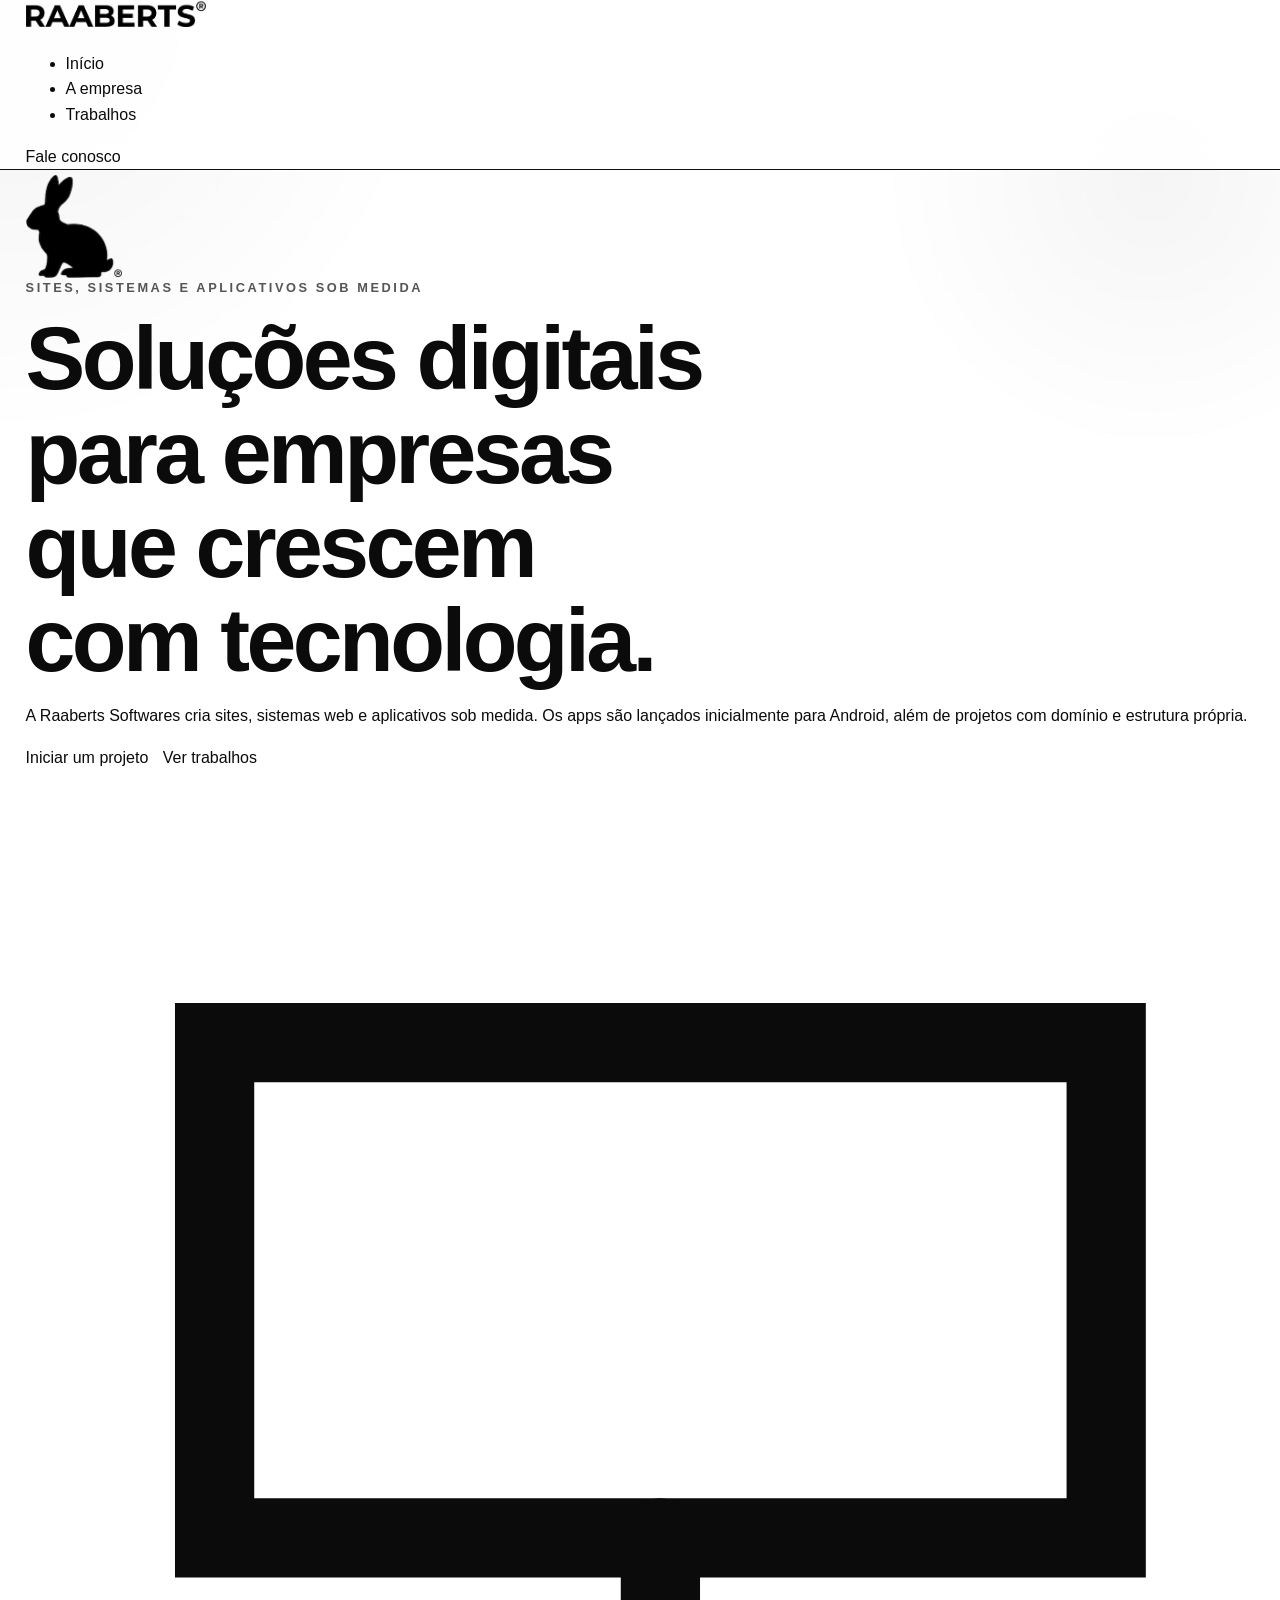
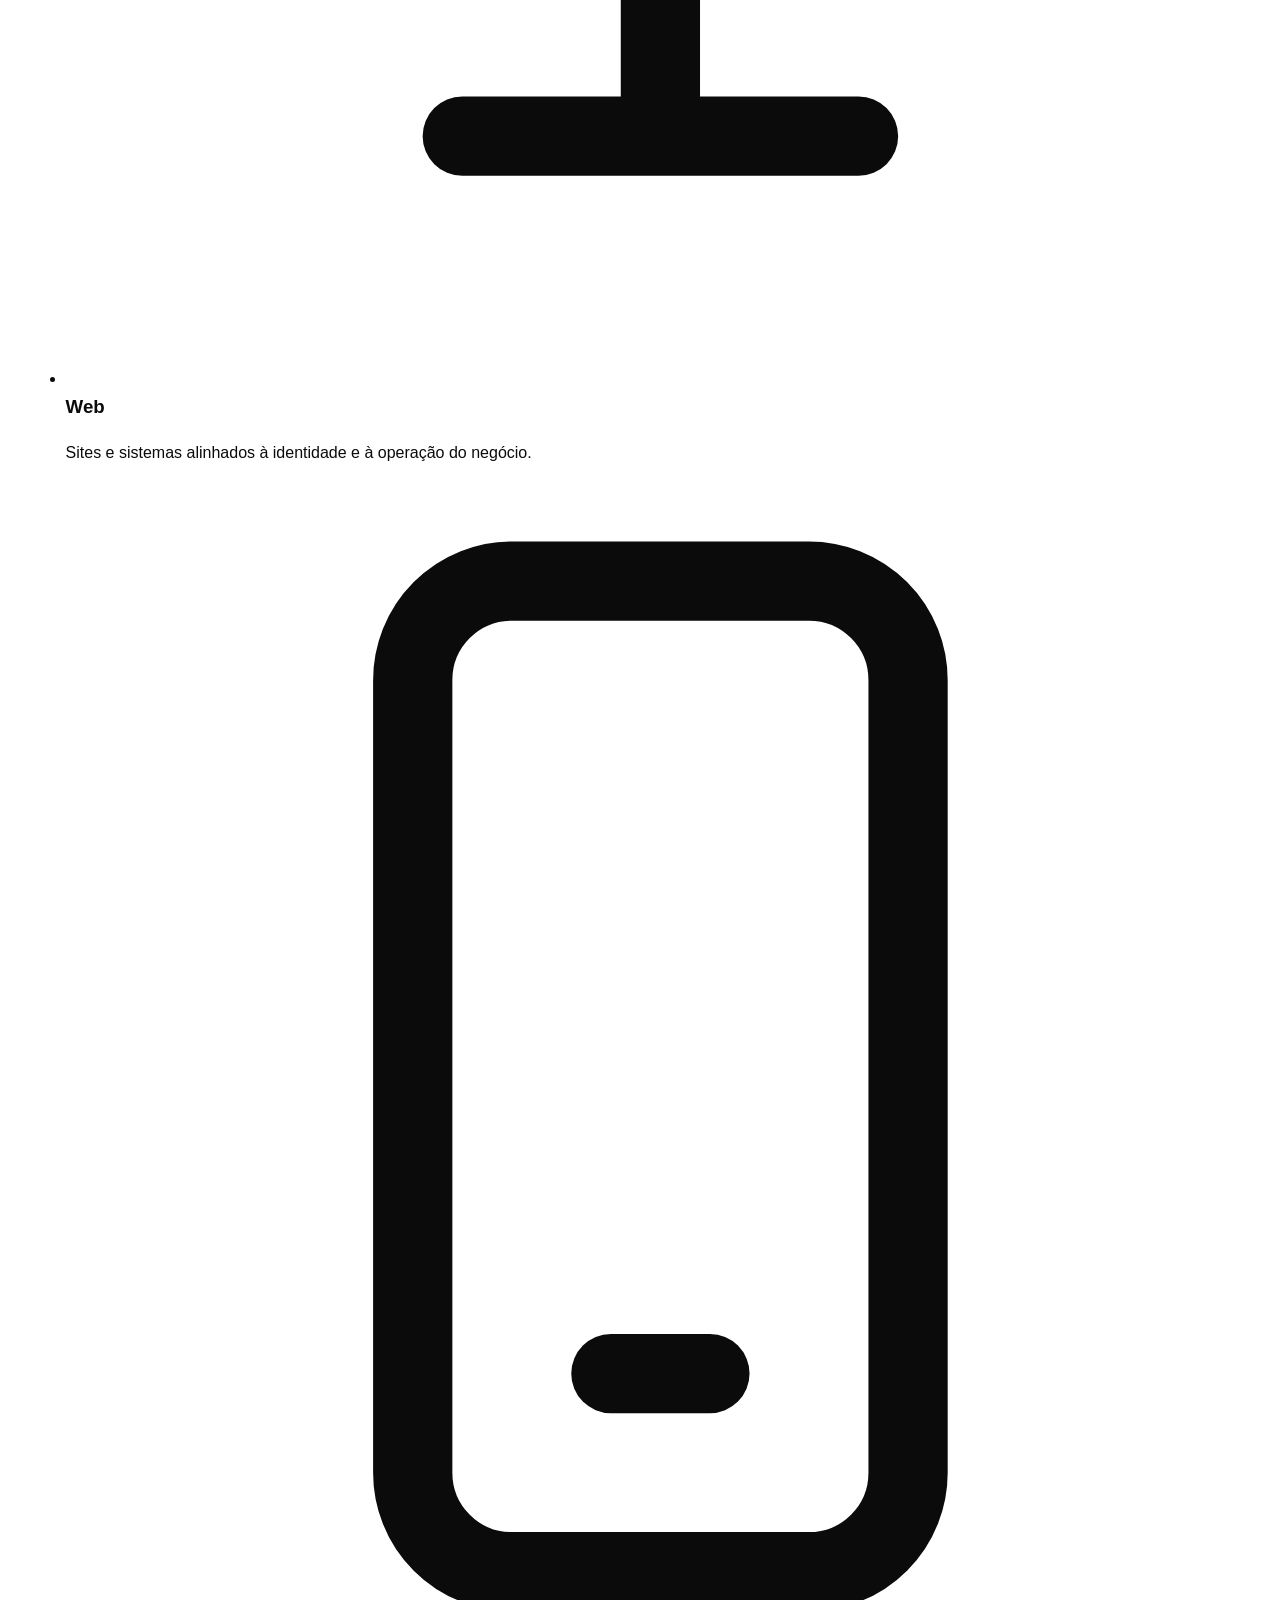
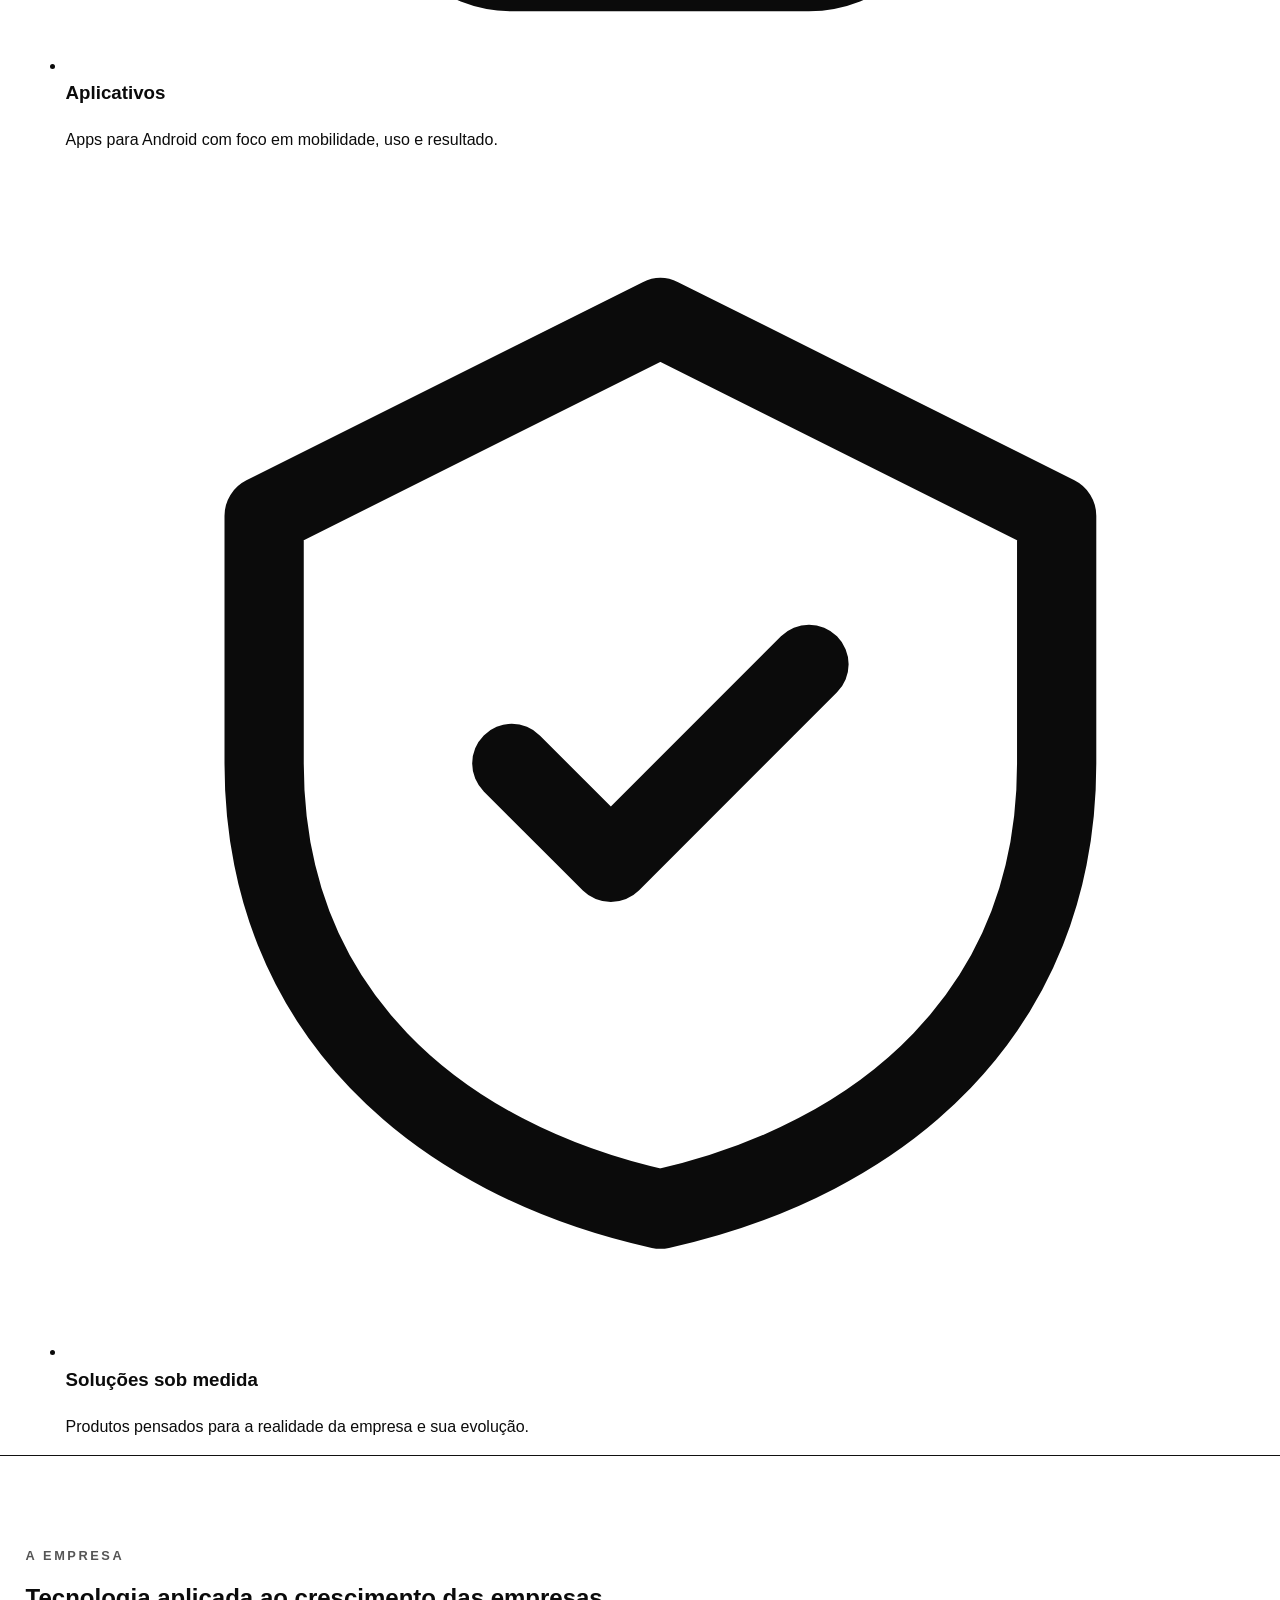
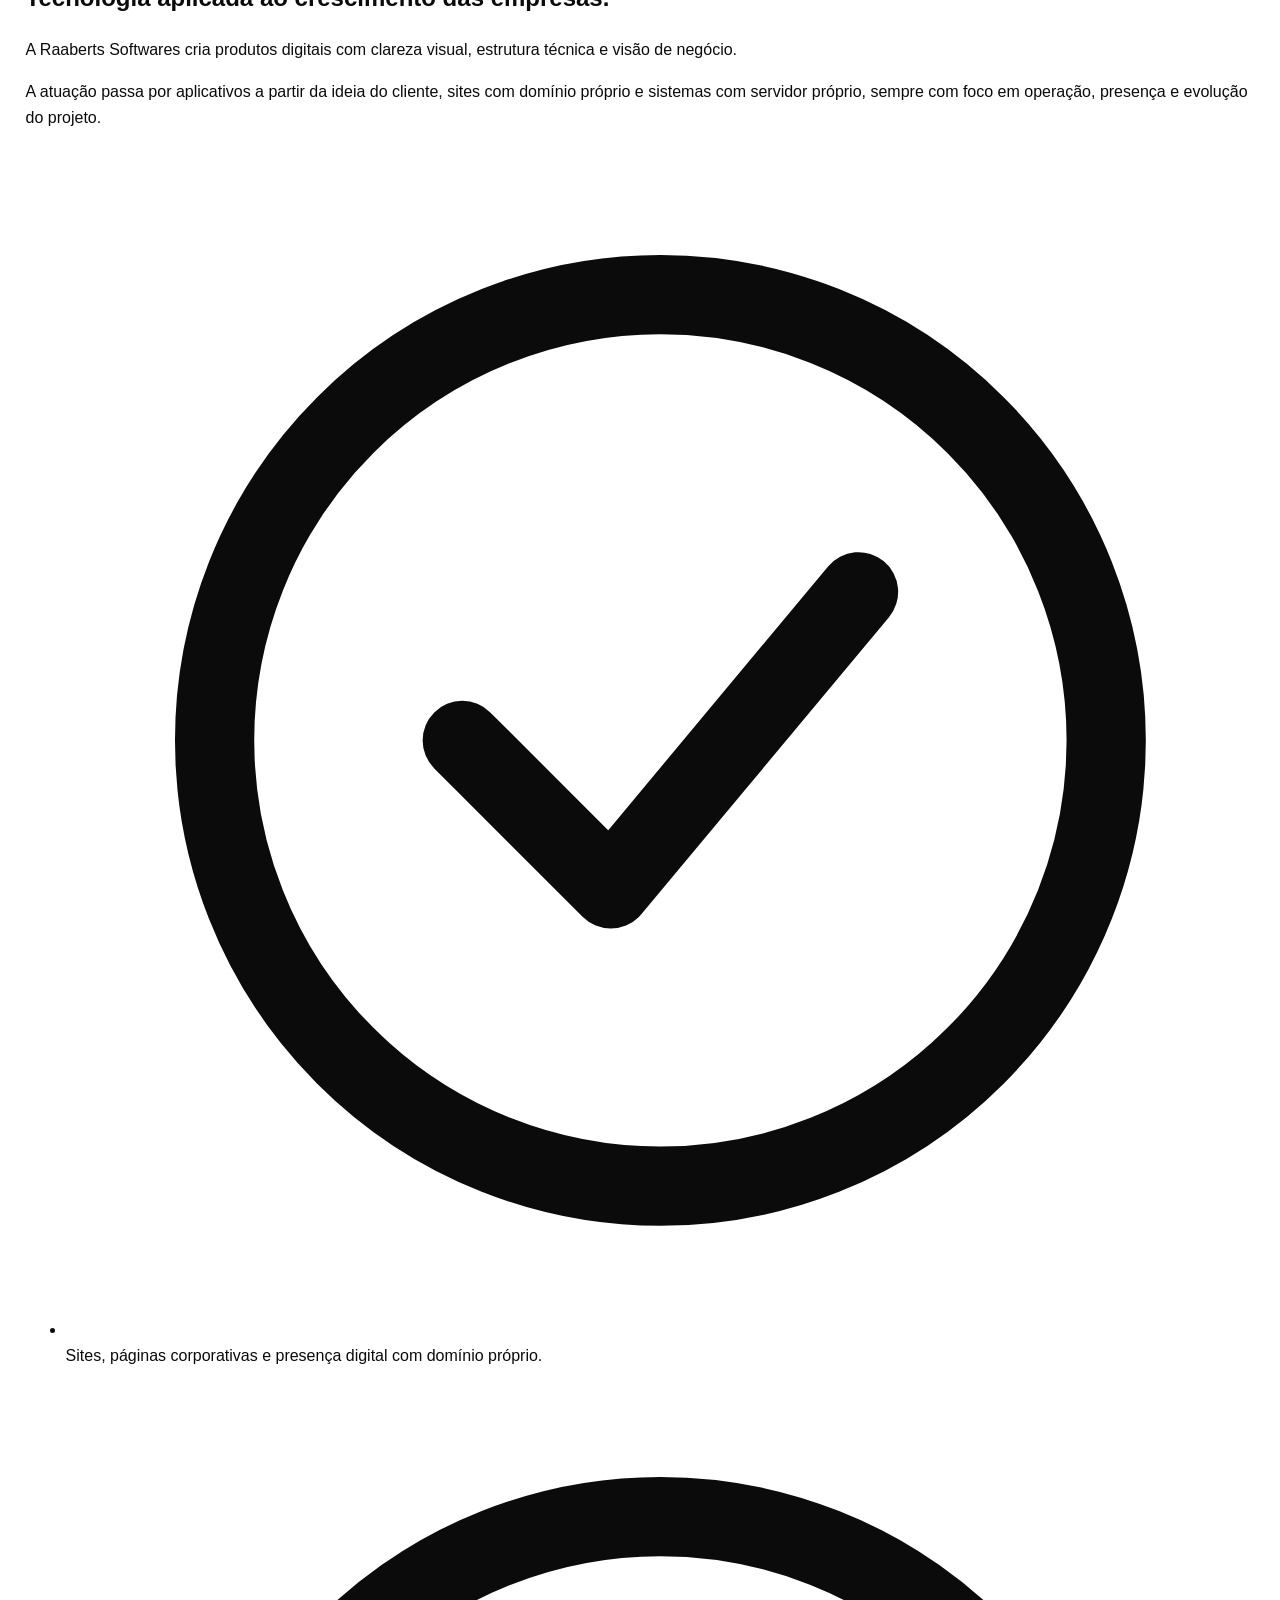
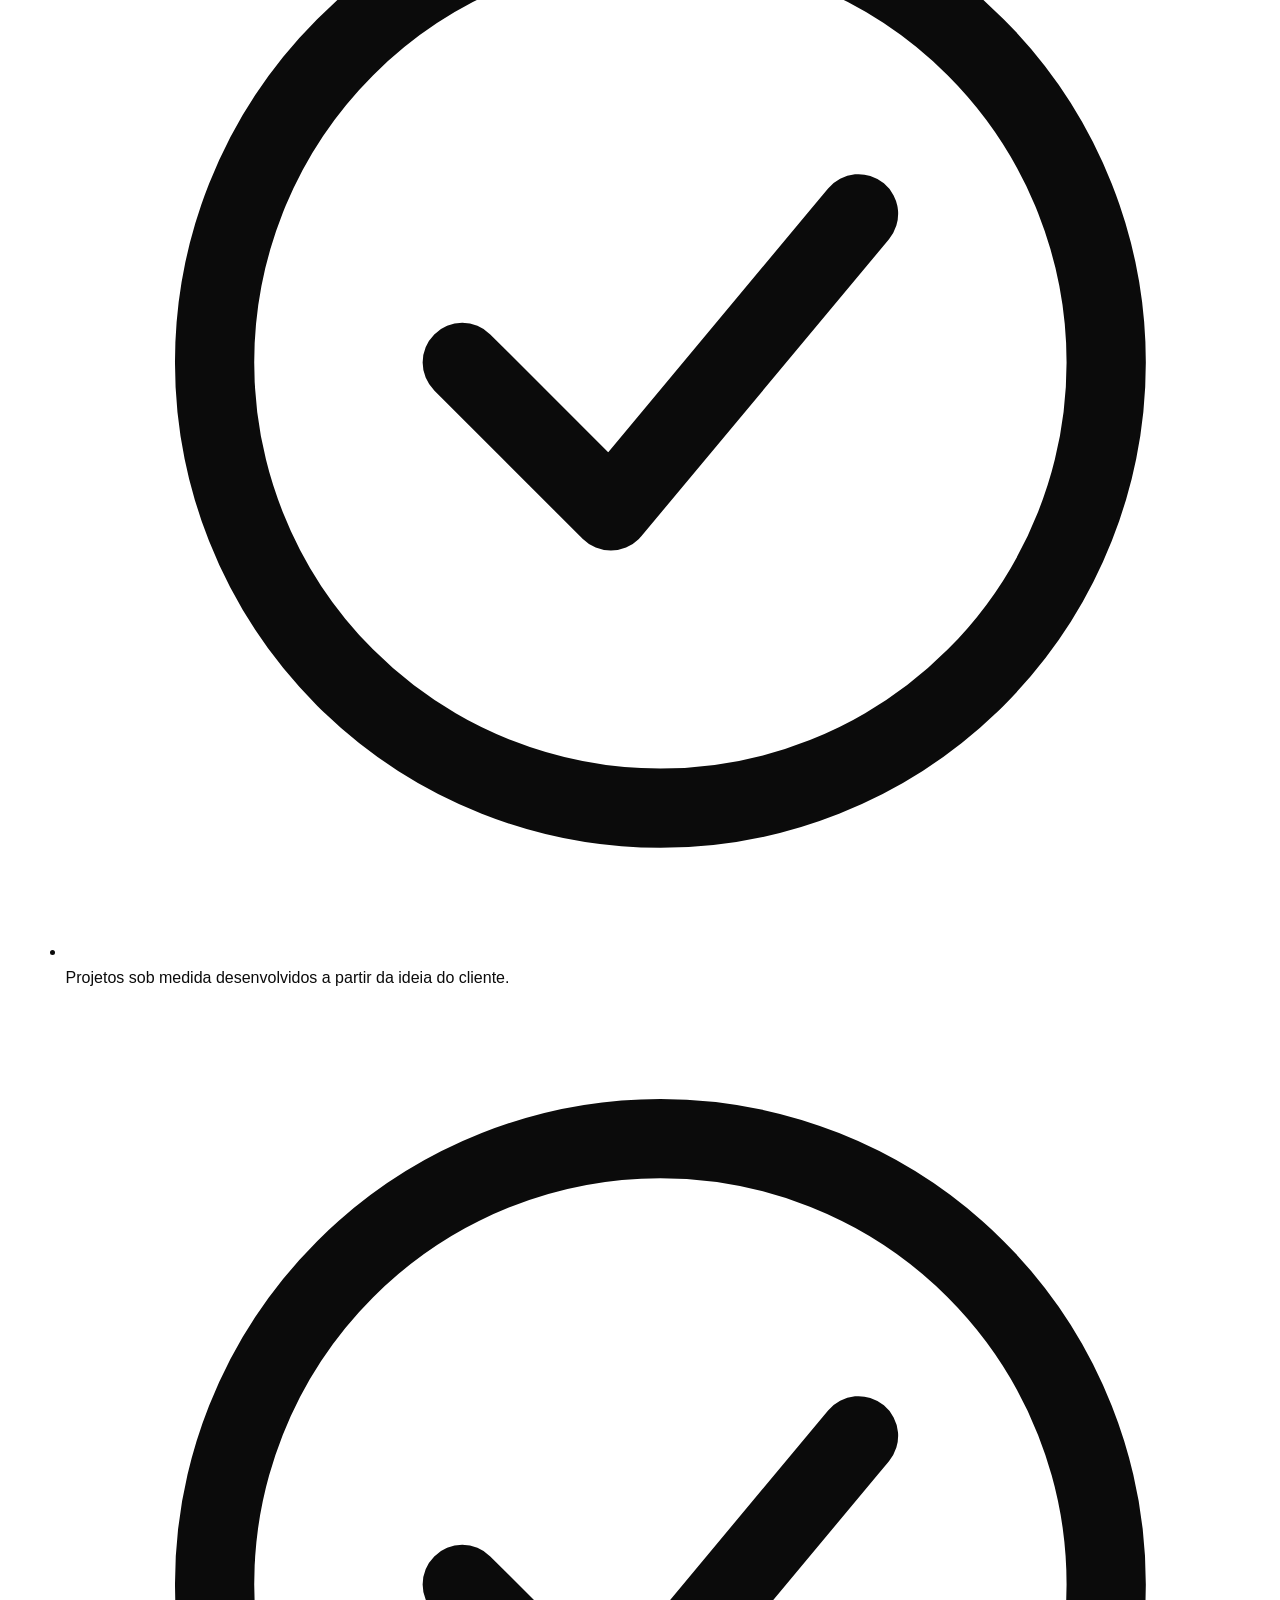
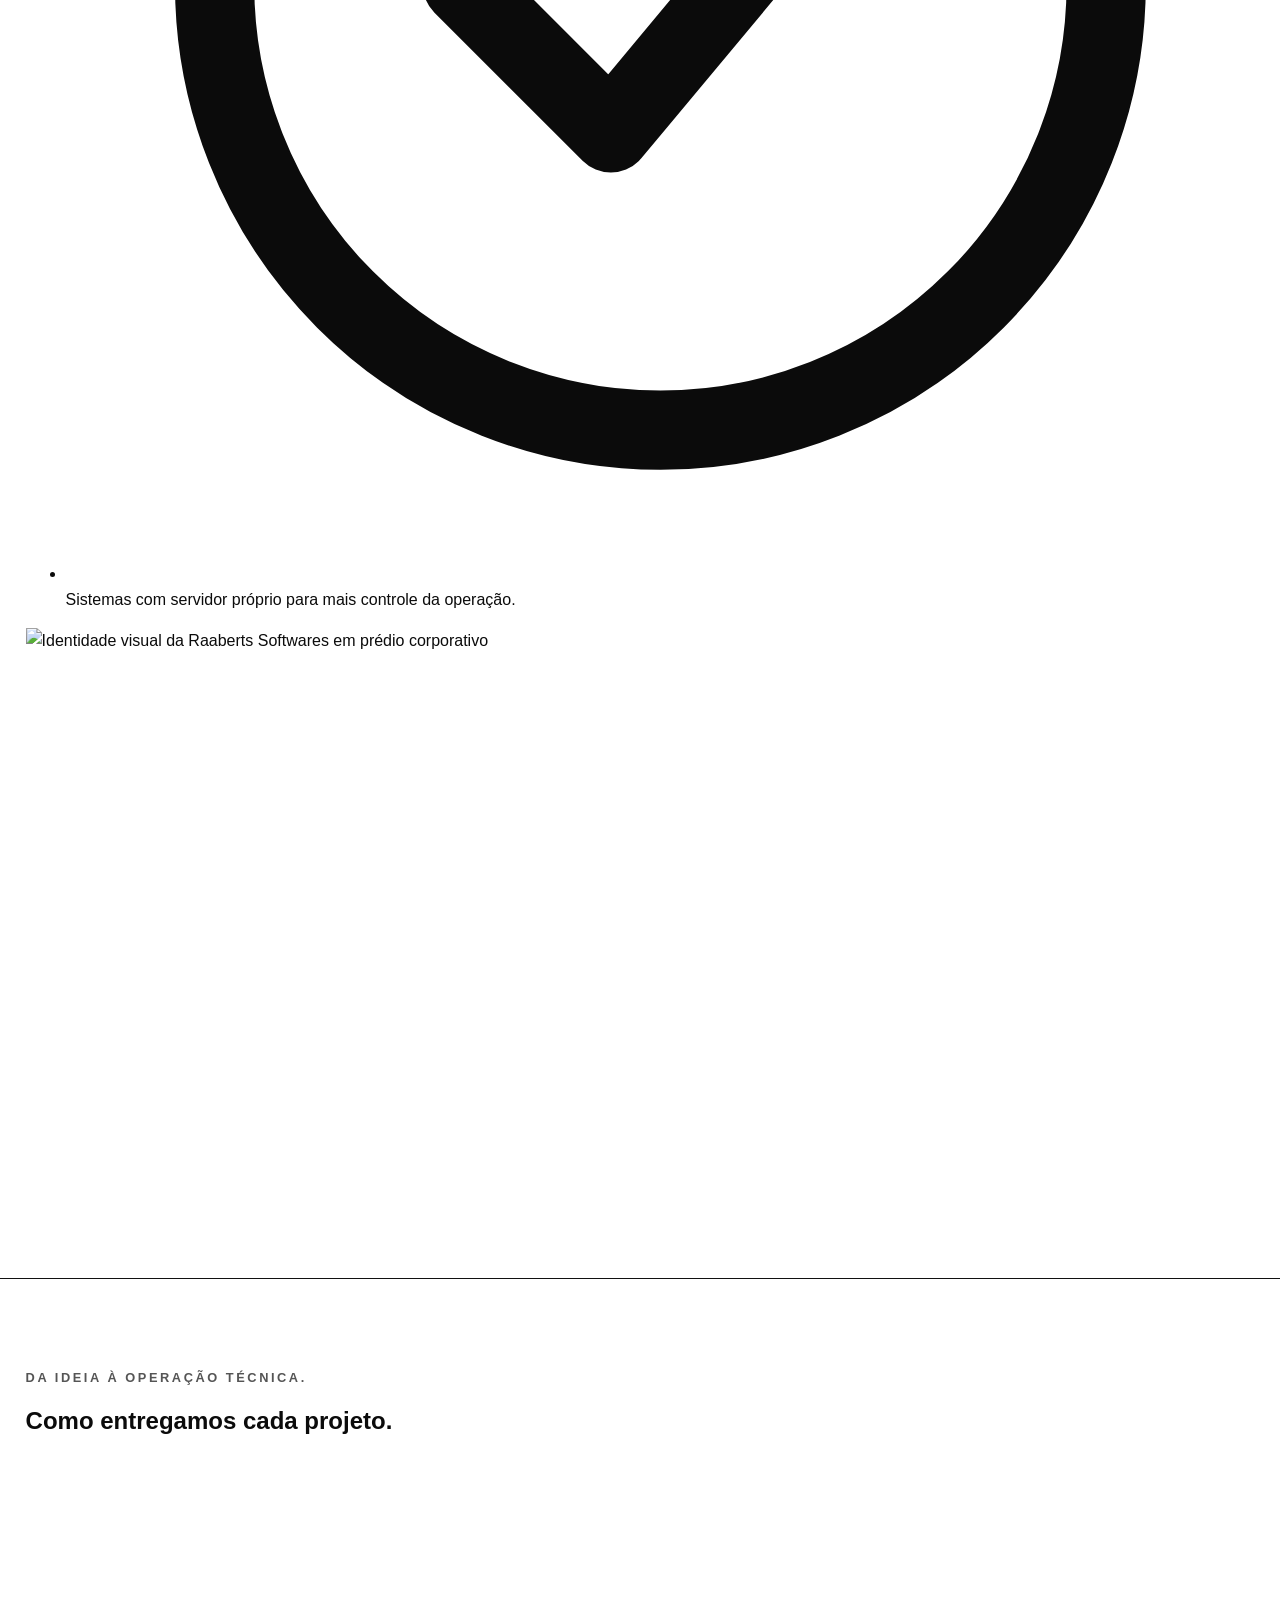
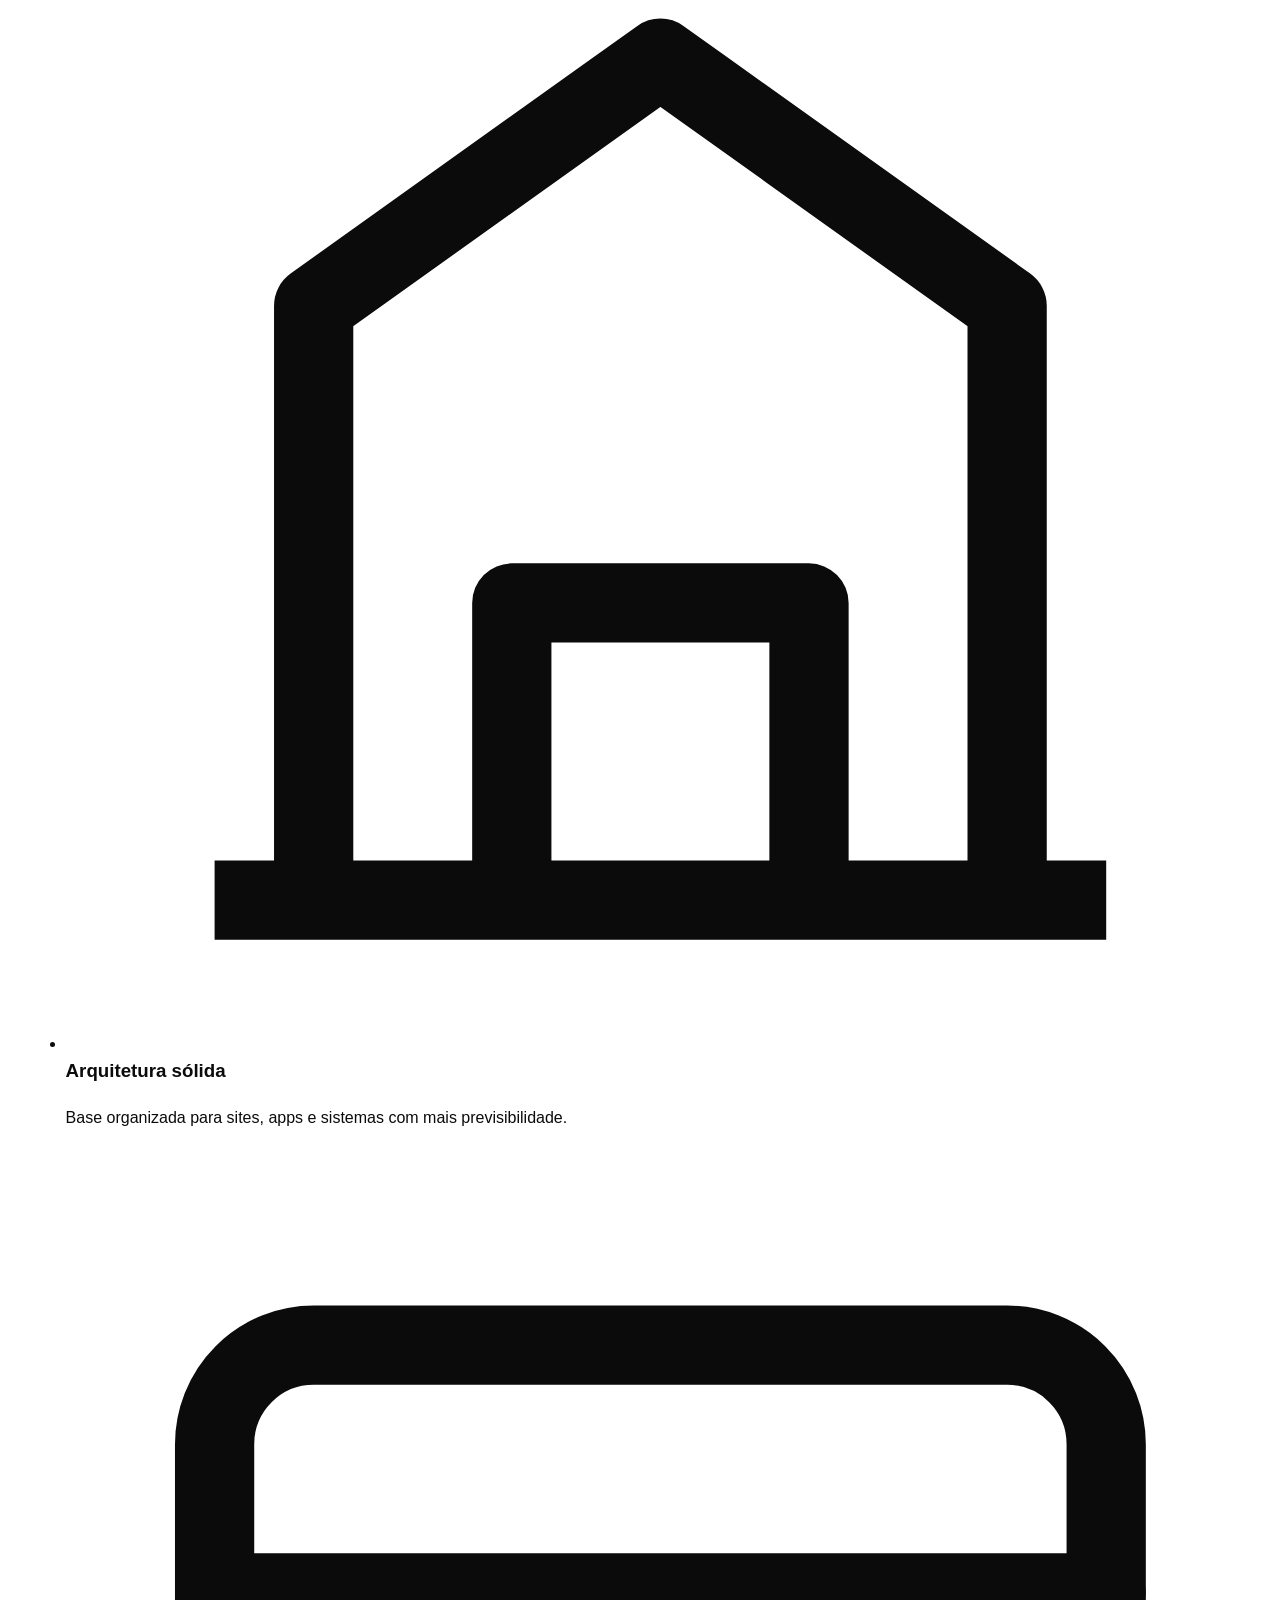
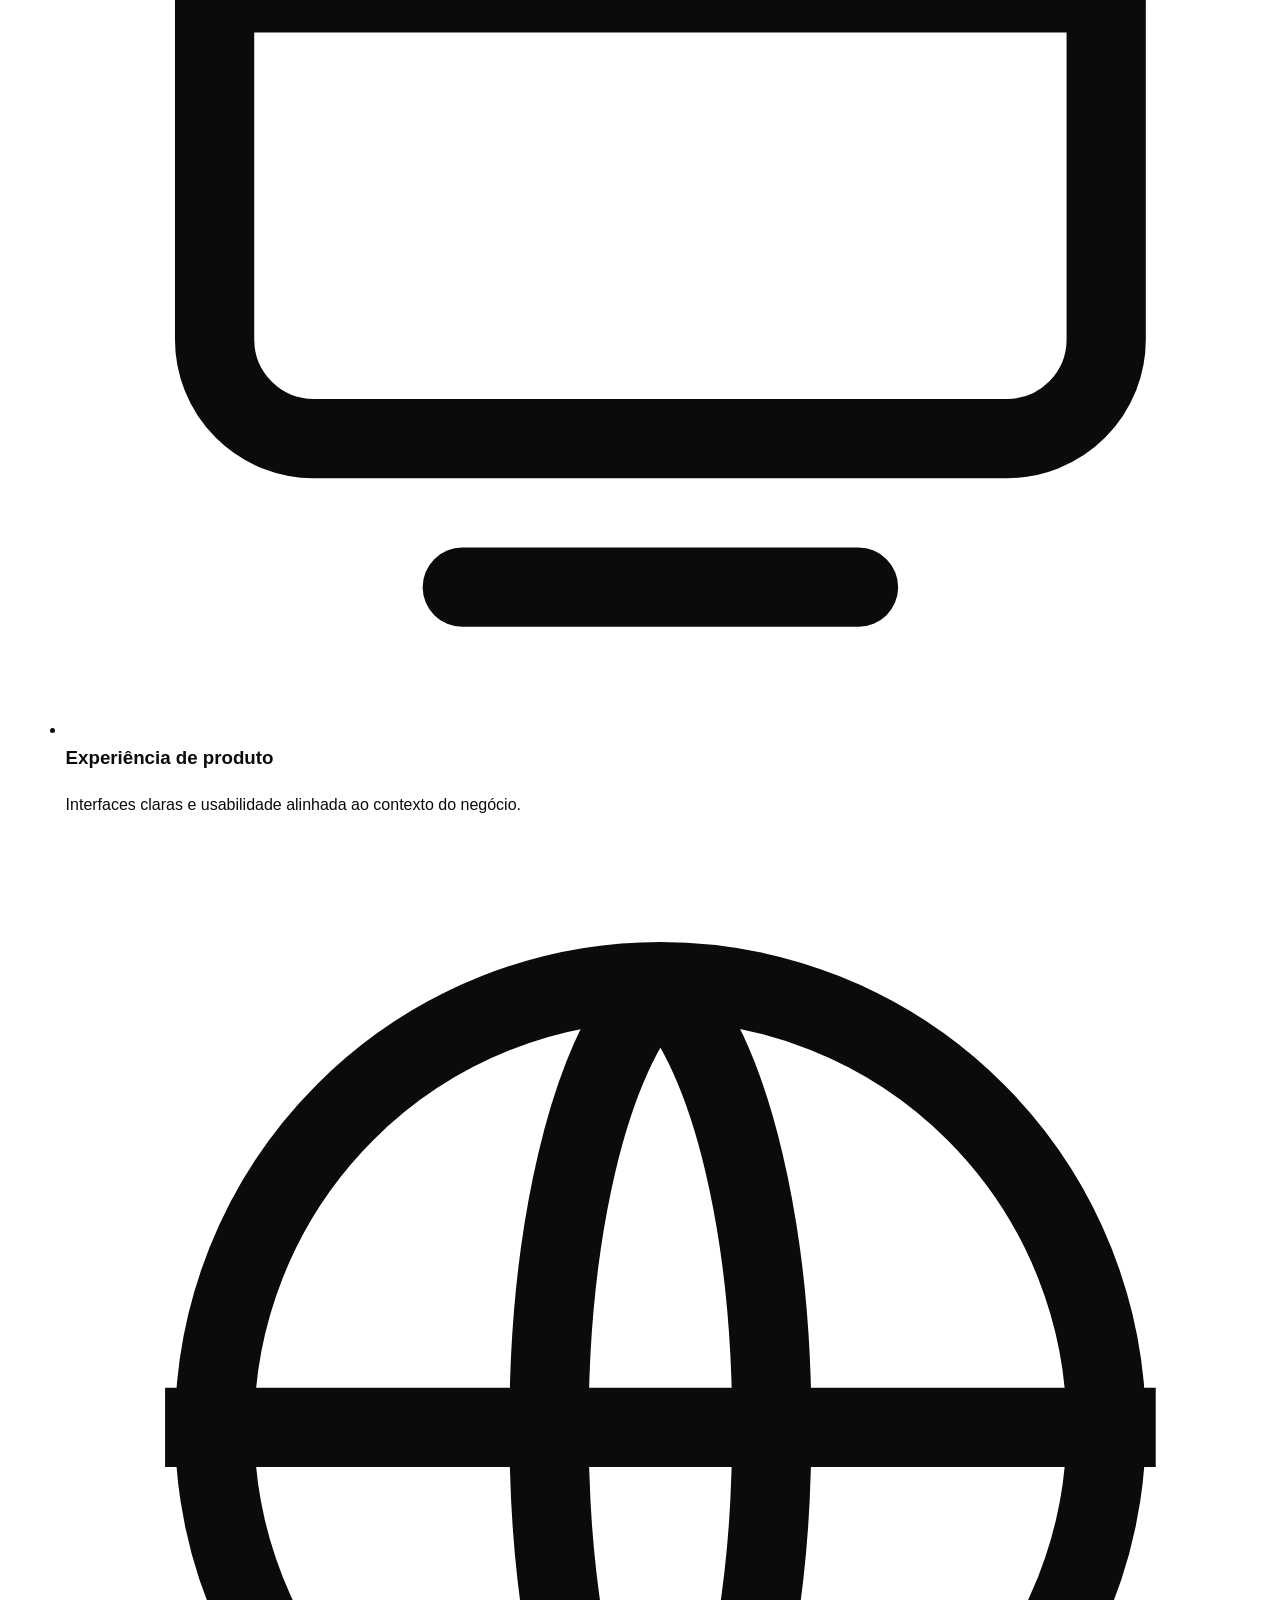
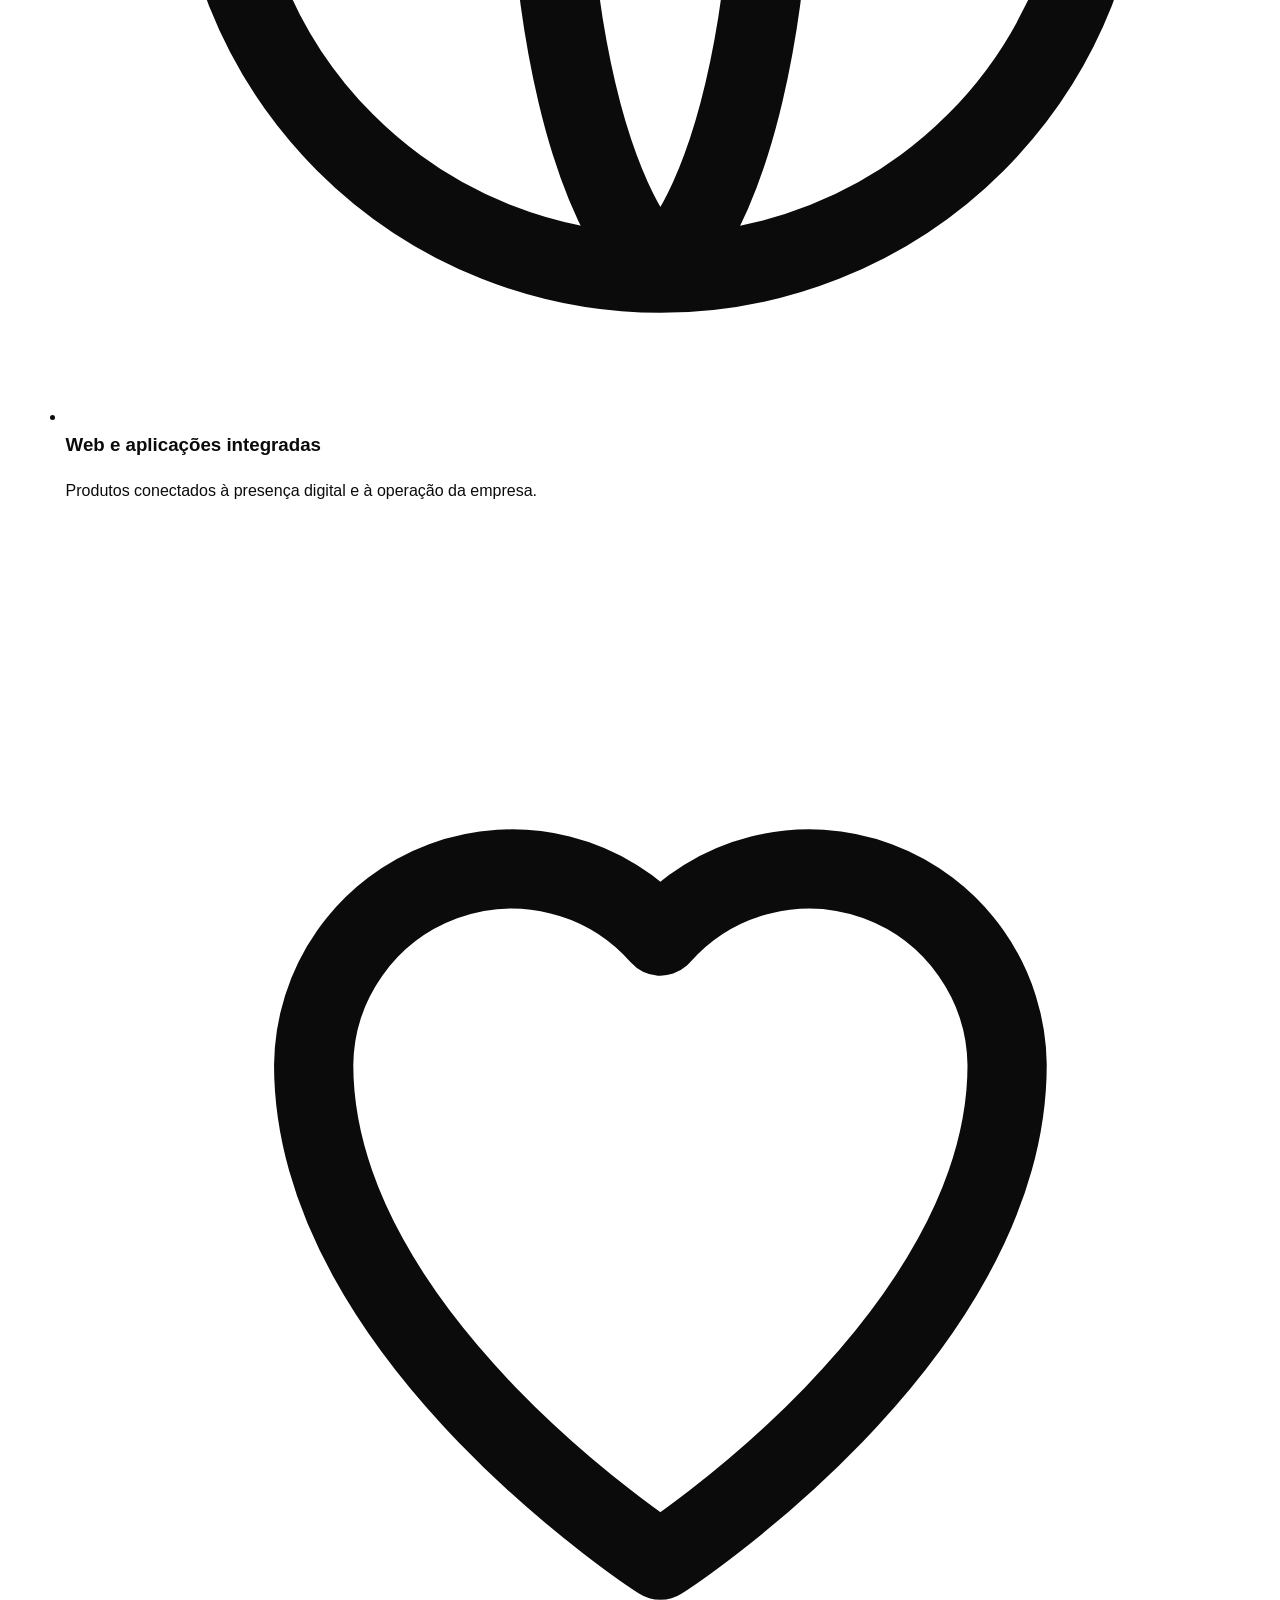
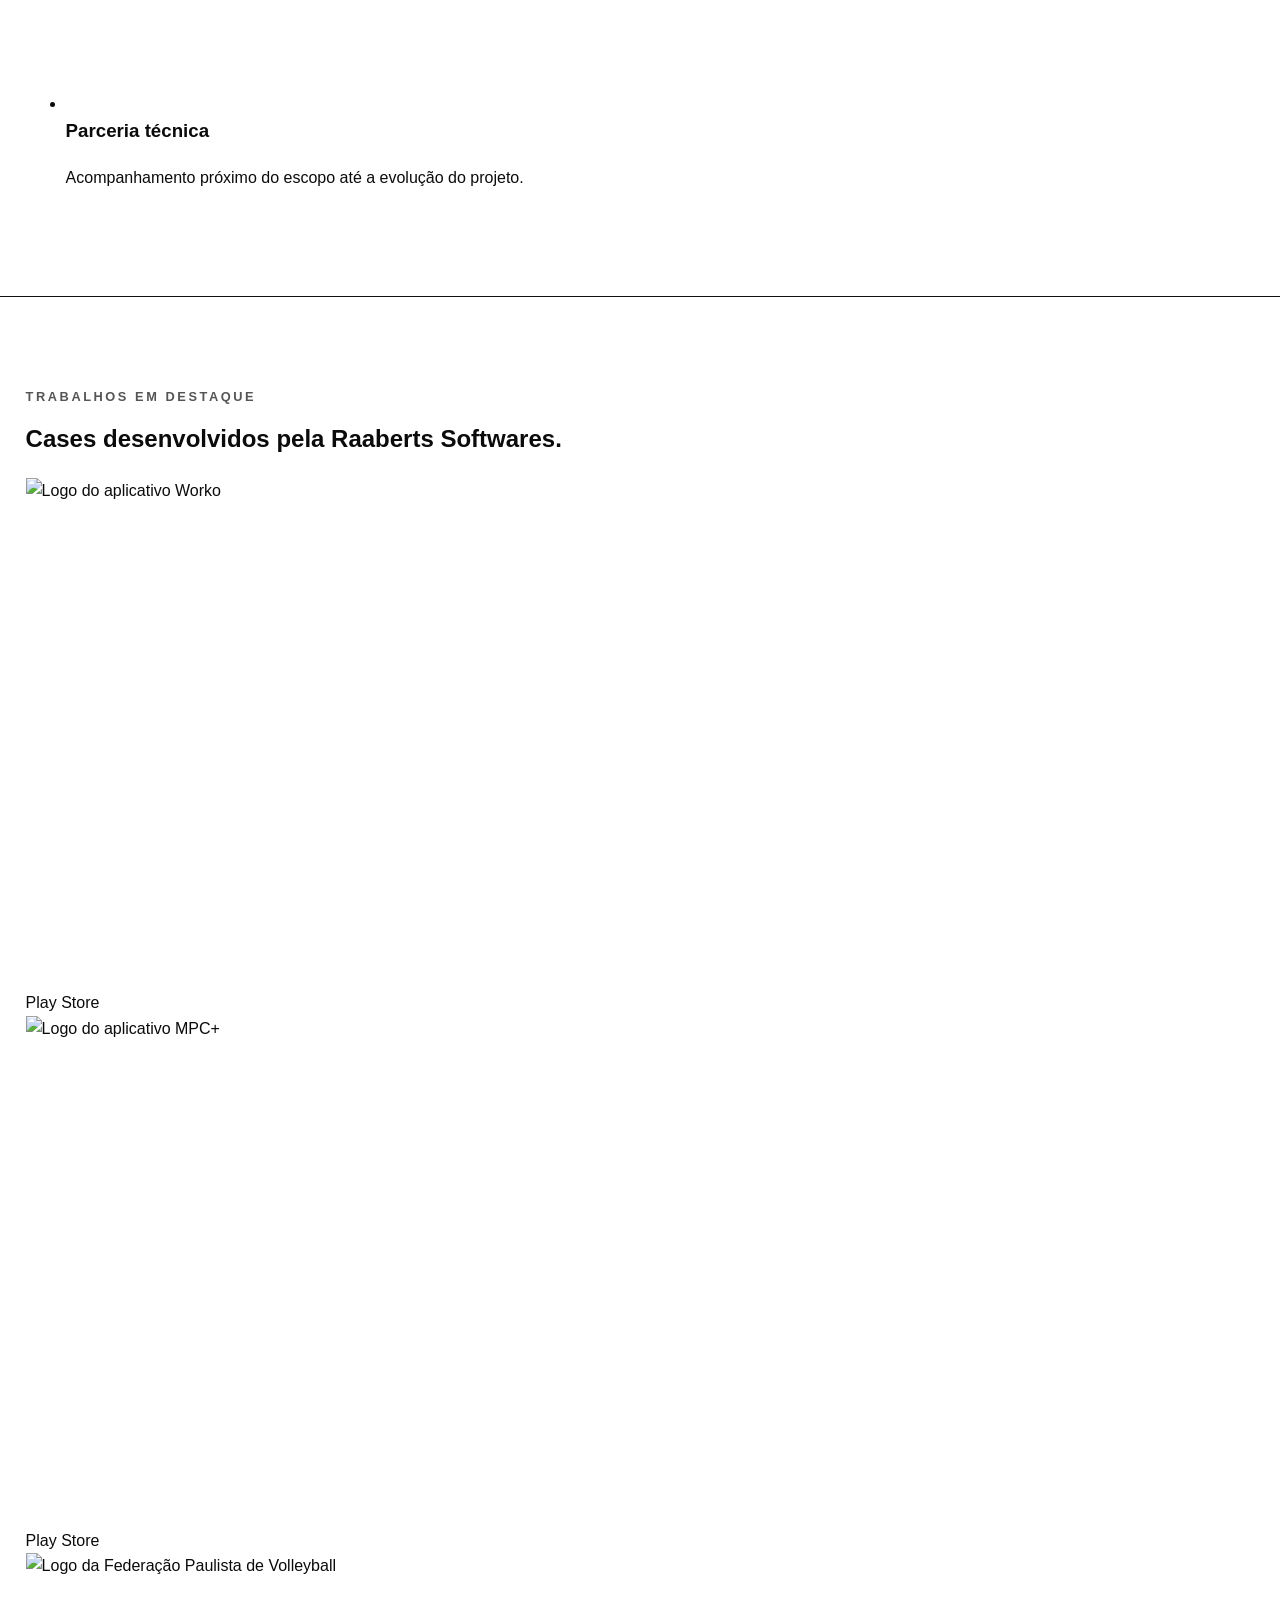
==== commit 990c72f2: "Change greeting from 'Hello' to 'Goodbye'" ====
--- a/index.html
+++ b/index.html
@@ -1,467 +1,464 @@
-<!DOCTYPE html>
+<!doctype html>
 <html lang="pt-BR">
   <head>
     <meta charset="UTF-8" />
-    <meta
-      name="viewport"
-      content="width=device-width, initial-scale=1.0, maximum-scale=1.0, user-scalable=no"
-    />
+    <link rel="icon" type="image/png" href="images/logo%20raaberts%203%20B.png" />
+    <meta name="viewport" content="width=device-width, initial-scale=1.0" />
     <meta
       name="description"
-      content="Raaberts Softwares desenvolve sites, sistemas web e aplicativos sob medida para empresas que precisam crescer com tecnologia."
+      content="Raaberts Softwares cria sites, sistemas web e aplicativos sob medida. Soluções digitais para empresas que crescem com tecnologia."
     />
-    <meta name="robots" content="index, follow" />
     <meta name="author" content="Raaberts Softwares" />
-    <meta name="theme-color" content="#0b0b0b" />
-    <meta property="og:locale" content="pt_BR" />
-    <meta property="og:type" content="website" />
-    <meta property="og:title" content="Raaberts Softwares | Sites, Sistemas Web e Aplicativos" />
+    <meta property="og:title" content="Raaberts Softwares — Soluções digitais sob medida" />
     <meta
       property="og:description"
-      content="Sites, sistemas web e aplicativos sob medida para empresas que precisam crescer com tecnologia."
+      content="Sites, sistemas e aplicativos sob medida para empresas que crescem com tecnologia."
     />
-    <meta property="og:image" content="images/logo%20raaberts%203%20B.png" />
-    <meta property="og:image:width" content="808" />
-    <meta property="og:image:height" content="846" />
-    <meta property="og:image:alt" content="Logo da Raaberts Softwares" />
-    <meta property="og:site_name" content="Raaberts Softwares" />
-    <meta name="twitter:card" content="summary" />
-    <meta name="twitter:title" content="Raaberts Softwares | Sites, Sistemas Web e Aplicativos" />
-    <meta
-      name="twitter:description"
-      content="Sites, sistemas web e aplicativos sob medida para empresas que precisam crescer com tecnologia."
-    />
-    <meta name="twitter:image" content="images/logo%20raaberts%203%20B.png" />
-    <meta name="referrer" content="strict-origin-when-cross-origin" />
-    <title>Raaberts Softwares | Sites, Sistemas Web e Aplicativos</title>
+    <meta property="og:type" content="website" />
+    <title>Raaberts Softwares — Sites, sistemas e aplicativos sob medida</title>
+
+    <!-- Fonte corporativa: IBM Plex Sans (IBM / software houses) -->
     <link rel="preconnect" href="https://fonts.googleapis.com" />
     <link rel="preconnect" href="https://fonts.gstatic.com" crossorigin />
-    <link rel="preload" as="image" href="images/prediologo.png" />
     <link
-      href="https://fonts.googleapis.com/css2?family=Manrope:wght@400;500;600;700;800&amp;family=Sora:wght@400;500;600;700;800&amp;display=swap"
+      href="https://fonts.googleapis.com/css2?family=IBM+Plex+Sans:wght@400;500;600;700&family=IBM+Plex+Mono:wght@400;500&display=swap"
       rel="stylesheet"
     />
-    <link rel="icon" type="image/png" href="images/logo%20raaberts%203%20B.png" />
     <link rel="stylesheet" href="styles.css" />
-    <script type="application/ld+json">
-      {
-        "@context": "https://schema.org",
-        "@type": "Organization",
-        "name": "Raaberts Softwares",
-        "description": "Desenvolvimento de sites, sistemas web e aplicativos sob medida para empresas.",
-        "email": "mailto:raabertssoftwares@gmail.com",
-        "telephone": "+55 11 98537-9634",
-        "areaServed": "BR",
-        "contactPoint": [
-          {
-            "@type": "ContactPoint",
-            "contactType": "sales",
-            "telephone": "+55 11 98537-9634",
-            "email": "raabertssoftwares@gmail.com",
-            "availableLanguage": "pt-BR"
-          }
-        ],
-        "makesOffer": {
-          "@type": "OfferCatalog",
-          "name": "Serviços digitais",
-          "itemListElement": [
-            {
-              "@type": "Offer",
-              "itemOffered": {
-                "@type": "Service",
-                "name": "Sites com domínio próprio"
-              }
-            },
-            {
-              "@type": "Offer",
-              "itemOffered": {
-                "@type": "Service",
-                "name": "Sistemas web com estrutura própria"
-              }
-            },
-            {
-              "@type": "Offer",
-              "itemOffered": {
-                "@type": "Service",
-                "name": "Aplicativos Android sob medida"
-              }
-            }
-          ]
-        }
-      }
-    </script>
-    <script type="application/ld+json">
-      {
-        "@context": "https://schema.org",
-        "@type": "WebSite",
-        "name": "Raaberts Softwares",
-        "inLanguage": "pt-BR",
-        "about": "Sites, sistemas web e aplicativos sob medida para empresas."
-      }
-    </script>
   </head>
   <body>
-    <a class="skip-link" href="#conteudo-principal">Pular para o conteúdo</a>
-
-    <header class="site-header">
-      <div class="container site-nav">
-        <a class="brand" href="#apresentacao" aria-label="Ir para o início">
+    <!-- ============================== -->
+    <!-- Cabeçalho / Navegação          -->
+    <!-- ============================== -->
+    <header class="site-header" id="topo">
+      <div class="container header-inner">
+        <a href="#inicio" class="brand" aria-label="Raaberts Softwares — início">
           <img
             src="images/logo raaberts 2.png"
-            alt="Raaberts"
-            class="brand-mark"
-            width="1577"
-            height="239"
-            decoding="async"
-            fetchpriority="high"
+            alt="Logotipo Raaberts"
+            class="brand-logo"
+            width="180"
+            height="27"
+            loading="eager"
           />
-          <span class="brand-subtitle">Softwares</span>
         </a>
+
+        <div class="header-actions">
+          <nav class="nav" aria-label="Navegação principal">
+            <ul class="nav-list">
+              <li><a href="#inicio" class="nav-link">Início</a></li>
+              <li><a href="#empresa" class="nav-link">A empresa</a></li>
+              <li><a href="#destaques" class="nav-link">Trabalhos</a></li>
+            </ul>
+          </nav>
+
+          <a href="#contato" class="btn btn-primary nav-cta">Fale conosco</a>
+        </div>
 
         <button
           class="menu-toggle"
           type="button"
           aria-label="Abrir menu"
           aria-expanded="false"
-          aria-controls="primary-navigation"
+          aria-controls="mobile-menu"
         >
-          <span></span>
-          <span></span>
+          <span class="menu-bar"></span>
+          <span class="menu-bar"></span>
+          <span class="menu-bar"></span>
         </button>
-
-        <nav class="primary-navigation" id="primary-navigation" aria-label="Navegação principal">
-          <a href="#apresentacao" data-nav-link aria-current="location">Apresentação</a>
-          <a href="#empresa" data-nav-link>Empresa</a>
-          <a href="#trabalhos" data-nav-link>Trabalhos</a>
-          <a href="#contato" data-nav-link class="nav-contact-link">
-            <span>Contato</span>
-            <strong class="nav-discount-badge">-60%</strong>
-          </a>
+      </div>
+
+      <!-- Menu mobile -->
+      <div class="mobile-menu" id="mobile-menu" hidden>
+        <nav aria-label="Navegação mobile">
+          <ul class="mobile-nav-list">
+            <li><a href="#inicio" class="mobile-link">Início</a></li>
+            <li><a href="#empresa" class="mobile-link">A empresa</a></li>
+            <li><a href="#destaques" class="mobile-link">Trabalhos</a></li>
+            <li>
+              <a href="#contato" class="btn btn-primary mobile-cta">Fale conosco</a>
+            </li>
+          </ul>
         </nav>
       </div>
     </header>
 
-    <main id="conteudo-principal">
-      <section
-        class="hero section"
-        id="apresentacao"
-        data-section
-        aria-labelledby="apresentacao-title"
-      >
-        <div class="container hero-grid">
-          <div class="hero-copy" data-reveal>
-            <p class="eyebrow">Sites, sistemas e aplicativos sob medida</p>
-            <h1 class="hero-title" id="apresentacao-title">
-              Soluções digitais para empresas que crescem com tecnologia.
-            </h1>
-            <p class="hero-text">
-              A Raaberts Softwares cria sites, sistemas web e aplicativos sob medida. Os apps são
-              lançados inicialmente para Android, além de projetos com domínio e estrutura própria.
+    <main>
+      <!-- ============================== -->
+      <!-- Hero                            -->
+      <!-- ============================== -->
+      <section class="hero" id="inicio" aria-labelledby="hero-title">
+        <div class="container hero-inner">
+          <img
+            src="images/logo raaberts 3.png"
+            alt="Símbolo da Raaberts Softwares"
+            class="hero-mark"
+            width="96"
+            height="108"
+            loading="eager"
+          />
+          <p class="eyebrow">Sites, sistemas e aplicativos sob medida</p>
+          <h1 id="hero-title" class="hero-title">
+            Soluções digitais para empresas que crescem com tecnologia.
+          </h1>
+          <p class="hero-subtitle">
+            A Raaberts Softwares cria sites, sistemas web e aplicativos sob medida. Os apps são
+            lançados inicialmente para Android, além de projetos com domínio e estrutura própria.
+          </p>
+
+          <div class="hero-actions">
+            <a href="#contato" class="btn btn-primary">Iniciar um projeto</a>
+            <a href="#destaques" class="btn btn-ghost">Ver trabalhos</a>
+          </div>
+
+          <ul class="hero-services" aria-label="Serviços oferecidos">
+            <li>
+              <svg class="icon" viewBox="0 0 24 24" aria-hidden="true" focusable="false">
+                <path d="M3 5h18v10H3z" fill="none" stroke="currentColor" stroke-width="1.6"/>
+                <path d="M8 19h8M12 15v4" stroke="currentColor" stroke-width="1.6" stroke-linecap="round"/>
+              </svg>
+              <div>
+                <h3>Web</h3>
+                <p>Sites e sistemas alinhados à identidade e à operação do negócio.</p>
+              </div>
+            </li>
+            <li>
+              <svg class="icon" viewBox="0 0 24 24" aria-hidden="true" focusable="false">
+                <rect x="7" y="2" width="10" height="20" rx="2" fill="none" stroke="currentColor" stroke-width="1.6"/>
+                <path d="M11 18h2" stroke="currentColor" stroke-width="1.6" stroke-linecap="round"/>
+              </svg>
+              <div>
+                <h3>Aplicativos</h3>
+                <p>Apps para Android com foco em mobilidade, uso e resultado.</p>
+              </div>
+            </li>
+            <li>
+              <svg class="icon" viewBox="0 0 24 24" aria-hidden="true" focusable="false">
+                <path d="M12 3l8 4v5c0 5-3.5 8-8 9-4.5-1-8-4-8-9V7l8-4z" fill="none" stroke="currentColor" stroke-width="1.6" stroke-linejoin="round"/>
+                <path d="M9 12l2 2 4-4" fill="none" stroke="currentColor" stroke-width="1.6" stroke-linecap="round" stroke-linejoin="round"/>
+              </svg>
+              <div>
+                <h3>Soluções sob medida</h3>
+                <p>Produtos pensados para a realidade da empresa e sua evolução.</p>
+              </div>
+            </li>
+          </ul>
+        </div>
+      </section>
+
+      <!-- ============================== -->
+      <!-- A empresa                       -->
+      <!-- ============================== -->
+      <section class="section" id="empresa" aria-labelledby="empresa-title">
+        <div class="container section-grid">
+          <div class="section-copy">
+            <p class="eyebrow">A empresa</p>
+            <h2 id="empresa-title" class="section-title">
+              Tecnologia aplicada ao crescimento das empresas.
+            </h2>
+            <p class="section-text">
+              A Raaberts Softwares cria produtos digitais com clareza visual, estrutura técnica e
+              visão de negócio.
             </p>
-
-            <div class="hero-actions">
-              <a class="button button-primary" href="#trabalhos">Ver trabalhos</a>
-              <a
-                class="button button-secondary"
-                href="https://wa.me/5511985379634?text=Ol%C3%A1%2C%20gostaria%20de%20falar%20com%20a%20Raaberts%20Softwares."
-                target="_blank"
-                rel="noopener noreferrer"
-                aria-label="Falar com a Raaberts Softwares no WhatsApp"
-                >Falar no WhatsApp</a
-              >
-            </div>
-
-            <div class="hero-highlights">
-              <article class="highlight-card">
-                <span class="highlight-index">01</span>
-                <h2>Web</h2>
-                <p>Sites e sistemas alinhados à identidade e à operação do negócio.</p>
-              </article>
-              <article class="highlight-card">
-                <span class="highlight-index">02</span>
-                <h2>Aplicativos</h2>
-                <p>Apps para Android com foco em mobilidade, uso e resultado.</p>
-              </article>
-              <article class="highlight-card">
-                <span class="highlight-index">03</span>
-                <h2>Soluções sob medida</h2>
-                <p>Produtos pensados para a realidade da empresa e sua evolução.</p>
-              </article>
-            </div>
-          </div>
-
-          <div class="hero-panel" data-reveal aria-hidden="true"></div>
+            <p class="section-text">
+              A atuação passa por aplicativos a partir da ideia do cliente, sites com domínio
+              próprio e sistemas com servidor próprio, sempre com foco em operação, presença e
+              evolução do projeto.
+            </p>
+
+            <ul class="feature-list">
+              <li>
+                <svg class="icon-sm" viewBox="0 0 24 24" aria-hidden="true" focusable="false">
+                  <circle cx="12" cy="12" r="9" fill="none" stroke="currentColor" stroke-width="1.6"/>
+                  <path d="M8 12l3 3 5-6" fill="none" stroke="currentColor" stroke-width="1.6" stroke-linecap="round" stroke-linejoin="round"/>
+                </svg>
+                <span>Sites, páginas corporativas e presença digital com domínio próprio.</span>
+              </li>
+              <li>
+                <svg class="icon-sm" viewBox="0 0 24 24" aria-hidden="true" focusable="false">
+                  <circle cx="12" cy="12" r="9" fill="none" stroke="currentColor" stroke-width="1.6"/>
+                  <path d="M8 12l3 3 5-6" fill="none" stroke="currentColor" stroke-width="1.6" stroke-linecap="round" stroke-linejoin="round"/>
+                </svg>
+                <span>Projetos sob medida desenvolvidos a partir da ideia do cliente.</span>
+              </li>
+              <li>
+                <svg class="icon-sm" viewBox="0 0 24 24" aria-hidden="true" focusable="false">
+                  <circle cx="12" cy="12" r="9" fill="none" stroke="currentColor" stroke-width="1.6"/>
+                  <path d="M8 12l3 3 5-6" fill="none" stroke="currentColor" stroke-width="1.6" stroke-linecap="round" stroke-linejoin="round"/>
+                </svg>
+                <span>Sistemas com servidor próprio para mais controle da operação.</span>
+              </li>
+            </ul>
+          </div>
+
+          <div class="section-visual">
+            <img
+              src="images/prediologo.png"
+              alt="Identidade visual da Raaberts Softwares em prédio corporativo"
+              class="section-image"
+              width="560"
+              height="560"
+              loading="lazy"
+            />
+          </div>
         </div>
       </section>
 
-      <section class="section" id="empresa" data-section aria-labelledby="empresa-title">
+      <!-- ============================== -->
+      <!-- Diferenciais                    -->
+      <!-- ============================== -->
+      <section class="section section-alt" id="diferenciais" aria-labelledby="dif-title">
         <div class="container">
-          <div class="section-heading" data-reveal>
-            <p class="eyebrow">A empresa</p>
-            <h2 id="empresa-title">Tecnologia aplicada ao crescimento das empresas.</h2>
-          </div>
-
-          <div class="company-grid">
-            <article class="company-story" data-reveal>
-              <p class="lead">
-                A Raaberts Softwares cria produtos digitais com clareza visual, estrutura técnica e
-                visão de negócio.
-              </p>
-              <p>
-                A atuação passa por aplicativos a partir da ideia do cliente, sites com domínio
-                próprio e sistemas com servidor próprio, sempre com foco em operação, presença e
-                evolução do projeto.
-              </p>
-
-              <div class="story-points">
-                <div>
-                  <span>Atuação web</span>
-                  <p>Sites, páginas corporativas e presença digital com domínio próprio.</p>
-                </div>
-                <div>
-                  <span>Aplicativos</span>
-                  <p>Projetos sob medida desenvolvidos a partir da ideia do cliente.</p>
-                </div>
-                <div>
-                  <span>Estrutura própria</span>
-                  <p>Sistemas com servidor próprio para mais controle da operação.</p>
-                </div>
-              </div>
-            </article>
-
-            <div class="company-aside" data-reveal>
-              <div class="company-visual">
-                <img
-                  src="images/thinkiwoman.png"
-                  alt="Ilustração representando planejamento e ideias para soluções digitais"
-                  width="1480"
-                  height="1477"
-                  loading="lazy"
-                  decoding="async"
-                />
-              </div>
-              <article class="company-focus">
-                <span class="panel-label">Da ideia à estrutura</span>
-                <h3>Da ideia à operação técnica.</h3>
-                <ul>
-                  <li>Aplicativos construídos a partir da ideia do cliente</li>
-                  <li>Sites profissionais com domínio próprio</li>
-                  <li>Sistemas de trabalho com servidor próprio</li>
-                </ul>
-              </article>
-            </div>
-          </div>
-
-          <div class="company-values" data-reveal>
-            <article class="value-card">
+          <div class="section-head">
+            <p class="eyebrow">Da ideia à operação técnica.</p>
+            <h2 id="dif-title" class="section-title">Como entregamos cada projeto.</h2>
+          </div>
+
+          <ul class="pillars">
+            <li class="pillar">
+              <svg class="icon" viewBox="0 0 24 24" aria-hidden="true" focusable="false">
+                <path d="M3 21h18M5 21V9l7-5 7 5v12" fill="none" stroke="currentColor" stroke-width="1.6" stroke-linejoin="round"/>
+                <path d="M9 21v-6h6v6" fill="none" stroke="currentColor" stroke-width="1.6" stroke-linejoin="round"/>
+              </svg>
               <h3>Arquitetura sólida</h3>
               <p>Base organizada para sites, apps e sistemas com mais previsibilidade.</p>
-            </article>
-            <article class="value-card">
+            </li>
+            <li class="pillar">
+              <svg class="icon" viewBox="0 0 24 24" aria-hidden="true" focusable="false">
+                <rect x="3" y="4" width="18" height="14" rx="2" fill="none" stroke="currentColor" stroke-width="1.6"/>
+                <path d="M3 9h18M8 21h8" stroke="currentColor" stroke-width="1.6" stroke-linecap="round"/>
+              </svg>
               <h3>Experiência de produto</h3>
               <p>Interfaces claras e usabilidade alinhada ao contexto do negócio.</p>
-            </article>
-            <article class="value-card">
+            </li>
+            <li class="pillar">
+              <svg class="icon" viewBox="0 0 24 24" aria-hidden="true" focusable="false">
+                <circle cx="12" cy="12" r="9" fill="none" stroke="currentColor" stroke-width="1.6"/>
+                <path d="M2 12h20M12 3c3 3 3 15 0 18M12 3c-3 3-3 15 0 18" fill="none" stroke="currentColor" stroke-width="1.6"/>
+              </svg>
               <h3>Web e aplicações integradas</h3>
               <p>Produtos conectados à presença digital e à operação da empresa.</p>
-            </article>
-            <article class="value-card">
+            </li>
+            <li class="pillar">
+              <svg class="icon" viewBox="0 0 24 24" aria-hidden="true" focusable="false">
+                <path d="M12 21s-7-4.5-7-10a4 4 0 017-2.6A4 4 0 0119 11c0 5.5-7 10-7 10z" fill="none" stroke="currentColor" stroke-width="1.6" stroke-linejoin="round"/>
+              </svg>
               <h3>Parceria técnica</h3>
               <p>Acompanhamento próximo do escopo até a evolução do projeto.</p>
-            </article>
-          </div>
+            </li>
+          </ul>
         </div>
       </section>
 
-      <section class="section" id="trabalhos" data-section aria-labelledby="trabalhos-title">
+      <!-- ============================== -->
+      <!-- Trabalhos em destaque           -->
+      <!-- ============================== -->
+      <section class="section" id="destaques" aria-labelledby="cases-title">
         <div class="container">
-          <div class="section-heading" data-reveal>
+          <div class="section-head">
             <p class="eyebrow">Trabalhos em destaque</p>
-            <h2 id="trabalhos-title">Cases desenvolvidos pela Raaberts Softwares.</h2>
-          </div>
-
-          <div class="cases-list">
-            <article class="case-card" data-reveal>
-              <div class="case-visual">
+            <h2 id="cases-title" class="section-title">
+              Cases desenvolvidos pela Raaberts Softwares.
+            </h2>
+          </div>
+
+          <div class="cases">
+            <a
+              class="case"
+              href="https://play.google.com/store/apps/details?id=com.worqo.app&hl=pt_BR"
+              target="_blank"
+              rel="noopener noreferrer"
+              aria-label="Abrir Worko na Play Store"
+            >
+              <div class="case-media">
                 <img
-                  src="images/print1.png"
-                  alt="Tela do aplicativo MPC+"
-                  class="case-shot"
-                  width="473"
-                  height="946"
+                  src="images/worko-logo.jpeg"
+                  alt="Logo do aplicativo Worko"
+                  class="case-image case-logo"
+                  width="512"
+                  height="512"
                   loading="lazy"
-                  decoding="async"
-                />
-              </div>
-              <div class="case-content">
-                <div class="case-topline">
-                  <span>01</span>
-                  <span>Cliente | MPC Produções</span>
-                </div>
-                <h3>MPC+</h3>
-                <p>
-                  Aplicativo da MPC Produções para transmissões ao vivo de canais parceiros em uma
-                  única interface.
-                </p>
-                <ul>
-                  <li>Transmissões ao vivo em destaque</li>
-                  <li>Canais parceiros reunidos em um só app</li>
-                  <li>Navegação pensada para consumo contínuo</li>
-                </ul>
-              </div>
-            </article>
-
-            <article class="case-card case-card-reverse" data-reveal>
-              <div class="case-visual">
+                />
+              </div>
+              <div class="case-body">
+                <span class="case-cta">Play Store</span>
+              </div>
+            </a>
+
+            <a
+              class="case"
+              href="https://play.google.com/store/apps/details?id=com.mpc99&hl=pt_BR"
+              target="_blank"
+              rel="noopener noreferrer"
+              aria-label="Abrir MPC+ na Play Store"
+            >
+              <div class="case-media">
                 <img
-                  src="images/print2.png"
-                  alt="Tela do aplicativo Worko"
-                  class="case-shot"
-                  width="473"
-                  height="946"
+                  src="images/mpc-logo.webp"
+                  alt="Logo do aplicativo MPC+"
+                  class="case-image case-logo"
+                  width="512"
+                  height="512"
                   loading="lazy"
-                  decoding="async"
-                />
-              </div>
-              <div class="case-content">
-                <div class="case-topline">
-                  <span>02</span>
-                  <span>Produto | Raaberts</span>
-                </div>
-                <h3>Worko</h3>
-                <p>
-                  Produto da Raaberts voltado ao rastreamento de serviços e à divulgação de
-                  autônomos no mapa em tempo real, com carteira própria via Pix.
-                </p>
-                <ul>
-                  <li>Autônomos e serviços exibidos no mapa em tempo real</li>
-                  <li>Rastreamento regional da operação</li>
-                  <li>Carteira própria e transações via Pix</li>
-                </ul>
-              </div>
-            </article>
+                />
+              </div>
+              <div class="case-body">
+                <span class="case-cta">Play Store</span>
+              </div>
+            </a>
+
+            <a
+              class="case"
+              href="https://play.google.com/store/apps/details?id=fpv.app&hl=pt_BR"
+              target="_blank"
+              rel="noopener noreferrer"
+              aria-label="Abrir FPV na Play Store"
+            >
+              <div class="case-media">
+                <img
+                  src="images/volei-logo.webp"
+                  alt="Logo da Federação Paulista de Volleyball"
+                  class="case-image case-logo"
+                  width="512"
+                  height="512"
+                  loading="lazy"
+                />
+              </div>
+              <div class="case-body">
+                <span class="case-cta">Play Store</span>
+              </div>
+            </a>
+
+            <a
+              class="case"
+              href="https://empregaaltotiete.com.br/"
+              target="_blank"
+              rel="noopener noreferrer"
+              aria-label="Abrir Emprega Alto Tietê"
+            >
+              <div class="case-media">
+                <img
+                  src="images/emprega-logo.png"
+                  alt="Logo Emprega Alto Tietê"
+                  class="case-image case-logo"
+                  width="512"
+                  height="512"
+                  loading="lazy"
+                />
+              </div>
+              <div class="case-body">
+                <span class="case-cta">Visitar site</span>
+              </div>
+            </a>
+
+            <a
+              class="case"
+              href="https://portalredealtotietetv.com.br/"
+              target="_blank"
+              rel="noopener noreferrer"
+              aria-label="Abrir Portal Rede Alto Tietê"
+            >
+              <div class="case-media">
+                <img
+                  src="images/rd-logo.png"
+                  alt="Logo Rede Alto Tietê"
+                  class="case-image case-logo"
+                  width="512"
+                  height="512"
+                  loading="lazy"
+                />
+              </div>
+              <div class="case-body">
+                <span class="case-cta">Visitar site</span>
+              </div>
+            </a>
           </div>
         </div>
       </section>
 
-      <section
-        class="section contact-section"
-        id="contato"
-        data-section
-        aria-labelledby="contato-title"
-      >
-        <div class="container contact-grid">
-          <div class="contact-copy" data-reveal>
+      <!-- ============================== -->
+      <!-- Contato                         -->
+      <!-- ============================== -->
+      <section class="section" id="contato" aria-labelledby="contato-title">
+        <div class="container contato-grid">
+          <div class="contato-intro">
             <p class="eyebrow">Contato</p>
-            <div class="promo-banner">
-              <div class="promo-banner-copy">
-                <span class="promo-kicker">Promoção de Junho 2026</span>
-                <h2>Todos os orçamentos com até 60% de desconto.</h2>
-                <p>
-                  Condição promocional válida para os primeiros 15 clientes de Junho. A campanha é
-                  ideal para quem quer iniciar um projeto digital com investimentJunho reduzido neste
-                  mês.
-                </p>
-              </div>
-              <div class="promo-banner-highlight">
-                <span class="promo-big-discount">-60%</span>
-                <span class="promo-limit">Somente para os 15 primeiros clientes</span>
-              </div>
-            </div>
-
-            <h2 id="contato-title">Fale com a Raaberts Softwares.</h2>
-            <p>
-              Contato direto para iniciar projetos, evoluir produtos ou estruturar novas soluções.
+            <h2 id="contato-title" class="section-title">
+              Fale com a Raaberts Softwares.
+            </h2>
+            <p class="section-text">
+              Contato direto para iniciar projetos, evoluir produtos ou estruturar novas
+              soluções. Sites, sistemas web e aplicativos sob medida.
             </p>
 
-            <div class="contact-actions">
-              <a
-                class="button button-primary"
-                href="https://wa.me/5511985379634?text=Ol%C3%A1%2C%20gostaria%20de%20falar%20com%20a%20Raaberts%20Softwares."
-                target="_blank"
-                rel="noreferrer noopener"
-                aria-label="Abrir conversa com a Raaberts Softwares no WhatsApp"
-                >Abrir WhatsApp</a
-              >
-              <a class="button button-secondary" href="mailto:raabertssoftwares@gmail.com"
-                >Enviar e-mail</a
-              >
-            </div>
-
-            <div class="contact-summary">
-              <div class="contact-item">
-                <span>WhatsApp</span>
-                <p>Canal mais rápido para iniciar a conversa.</p>
-                <a
-                  class="contact-link"
-                  href="https://wa.me/5511985379634?text=Ol%C3%A1%2C%20gostaria%20de%20falar%20com%20a%20Raaberts%20Softwares."
-                  target="_blank"
-                  rel="noreferrer noopener"
-                  aria-label="Falar com a Raaberts Softwares no WhatsApp"
-                  >(11) 98537-9634</a
-                >
-              </div>
-              <div class="contact-item">
-                <span>E-mail</span>
-                <p>Ideal para briefing, escopo e informações mais detalhadas.</p>
-                <a class="contact-link" href="mailto:raabertssoftwares@gmail.com"
-                  >raabertssoftwares@gmail.com</a
-                >
-              </div>
-              <div class="contact-item">
-                <span>Atuação</span>
-                <p>Sites, sistemas web e aplicativos sob medida.</p>
-              </div>
-            </div>
-          </div>
-
-          <aside class="contact-panel" data-reveal>
-            <div class="contact-panel-card">
-              <span class="panel-label">Junho promocional</span>
-              <h3>Condição especial disponível neste mês.</h3>
-              <p>
-                A conversa pode começar pelo WhatsApp e seguir com briefing, escopo e validação do
-                desconto promocional conforme disponibilidade das 15 vagas de Junho.
-              </p>
-              <div class="contact-panel-points">
-                <div>
-                  <span>Desconto</span>
-                  <p>Até 60% no orçamento</p>
-                </div>
-                <div>
-                  <span>Limite</span>
-                  <p>Promoção para os 15 primeiros clientes</p>
-                </div>
-                <div>
-                  <span>WhatsApp</span>
-                  <p>(11) 98537-9634</p>
-                </div>
-                <div>
-                  <span>E-mail</span>
-                  <p>raabertssoftwares@gmail.com</p>
-                </div>
-              </div>
-              <a
-                class="button button-primary"
-                href="https://wa.me/5511985379634?text=Ol%C3%A1%2C%20gostaria%20de%20falar%20com%20a%20Raaberts%20Softwares."
-                target="_blank"
-                rel="noreferrer noopener"
-                aria-label="Iniciar conversa com a Raaberts Softwares no WhatsApp"
-                >Iniciar conversa</a
-              >
-            </div>
-          </aside>
+            <ul class="contact-flow" aria-label="Etapas do contato">
+              <li>
+                <span>01</span>
+                <p>Você conta a ideia, objetivo ou melhoria que precisa tirar do papel.</p>
+              </li>
+              <li>
+                <span>02</span>
+                <p>A Raaberts organiza escopo, prioridades e melhor caminho técnico.</p>
+              </li>
+              <li>
+                <span>03</span>
+                <p>A conversa evolui para proposta, cronograma e próximos passos.</p>
+              </li>
+            </ul>
+          </div>
+
+          <div class="contato-card">
+            <span class="contact-card-kicker">Canal principal</span>
+            <h3 class="contato-card-title">Comece pelo WhatsApp.</h3>
+            <p class="contato-card-text">
+              Envie uma mensagem direta para alinhar o tipo de projeto, necessidade atual e melhor
+              forma de avançar.
+            </p>
+
+            <a
+              href="https://wa.me/5511985379634"
+              class="whatsapp-action"
+              rel="noopener"
+              target="_blank"
+              aria-label="Iniciar conversa no WhatsApp"
+            >
+              <svg class="whatsapp-icon" viewBox="0 0 32 32" aria-hidden="true" focusable="false">
+                <path
+                  d="M16.02 3.2A12.72 12.72 0 0 0 5.1 22.45L3.6 28.8l6.5-1.52A12.72 12.72 0 1 0 16.02 3.2Zm0 2.44a10.28 10.28 0 0 1 8.67 15.8 10.27 10.27 0 0 1-13.72 3.47l-.46-.27-3.6.84.84-3.51-.3-.48A10.28 10.28 0 0 1 16.02 5.64Zm-4.18 4.74c-.22 0-.58.08-.88.4-.3.33-1.15 1.12-1.15 2.74 0 1.6 1.18 3.16 1.34 3.38.16.22 2.28 3.66 5.64 4.98 2.8 1.1 3.37.88 3.98.82.6-.06 1.95-.8 2.22-1.56.28-.77.28-1.43.2-1.56-.08-.14-.3-.22-.63-.38-.33-.16-1.95-.96-2.25-1.07-.3-.11-.52-.16-.74.16-.22.33-.85 1.07-1.04 1.29-.19.22-.38.25-.7.08-.33-.16-1.39-.51-2.65-1.63-.98-.87-1.64-1.95-1.83-2.28-.19-.33-.02-.5.14-.67.15-.15.33-.38.5-.58.16-.2.22-.33.33-.55.11-.22.05-.41-.03-.58-.08-.16-.74-1.78-1.02-2.43-.27-.64-.54-.55-.74-.56h-.64Z"
+                />
+              </svg>
+              <span>Chamar no WhatsApp</span>
+            </a>
+
+            <p class="contact-email-note">
+              Prefere enviar briefing por e-mail?
+              <a href="mailto:raabertssoftwares@gmail.com">raabertssoftwares@gmail.com</a>
+            </p>
+          </div>
         </div>
       </section>
     </main>
 
+    <!-- ============================== -->
+    <!-- Rodapé                          -->
+    <!-- ============================== -->
     <footer class="site-footer">
       <div class="container footer-inner">
-        <p>Raaberts Softwares</p>
-        <p>© 2026 Todos os direitos reservados</p>
+        <div class="footer-brand">
+          <img
+            src="images/logo raaberts 2 B.png"
+            alt="Logotipo Raaberts"
+            class="brand-logo"
+            width="180"
+            height="27"
+            loading="lazy"
+          />
+        </div>
+
+        <p class="footer-copy">© 2026 Raaberts Softwares. Todos os direitos reservados.</p>
       </div>
     </footer>
 
-    <script src="script.js" defer></script>
+    <script src="script.js"></script>
   </body>
 </html>
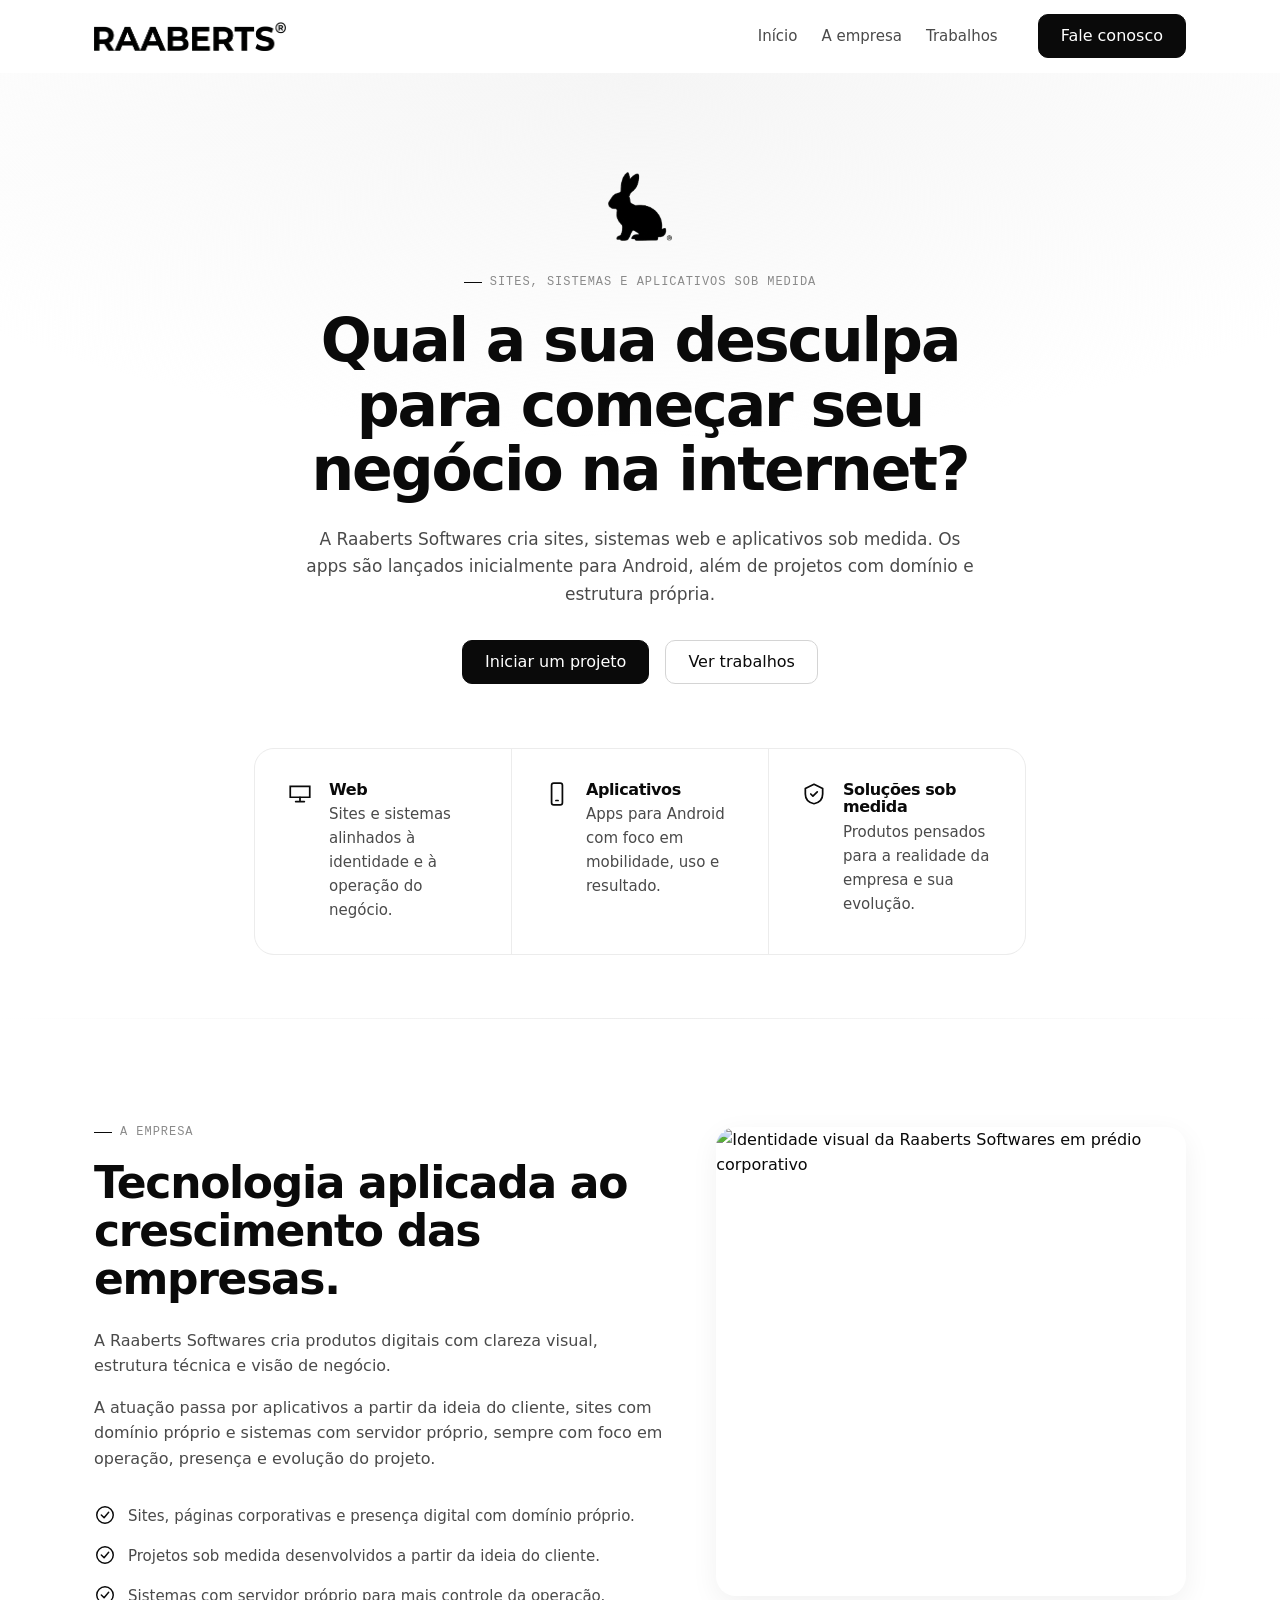
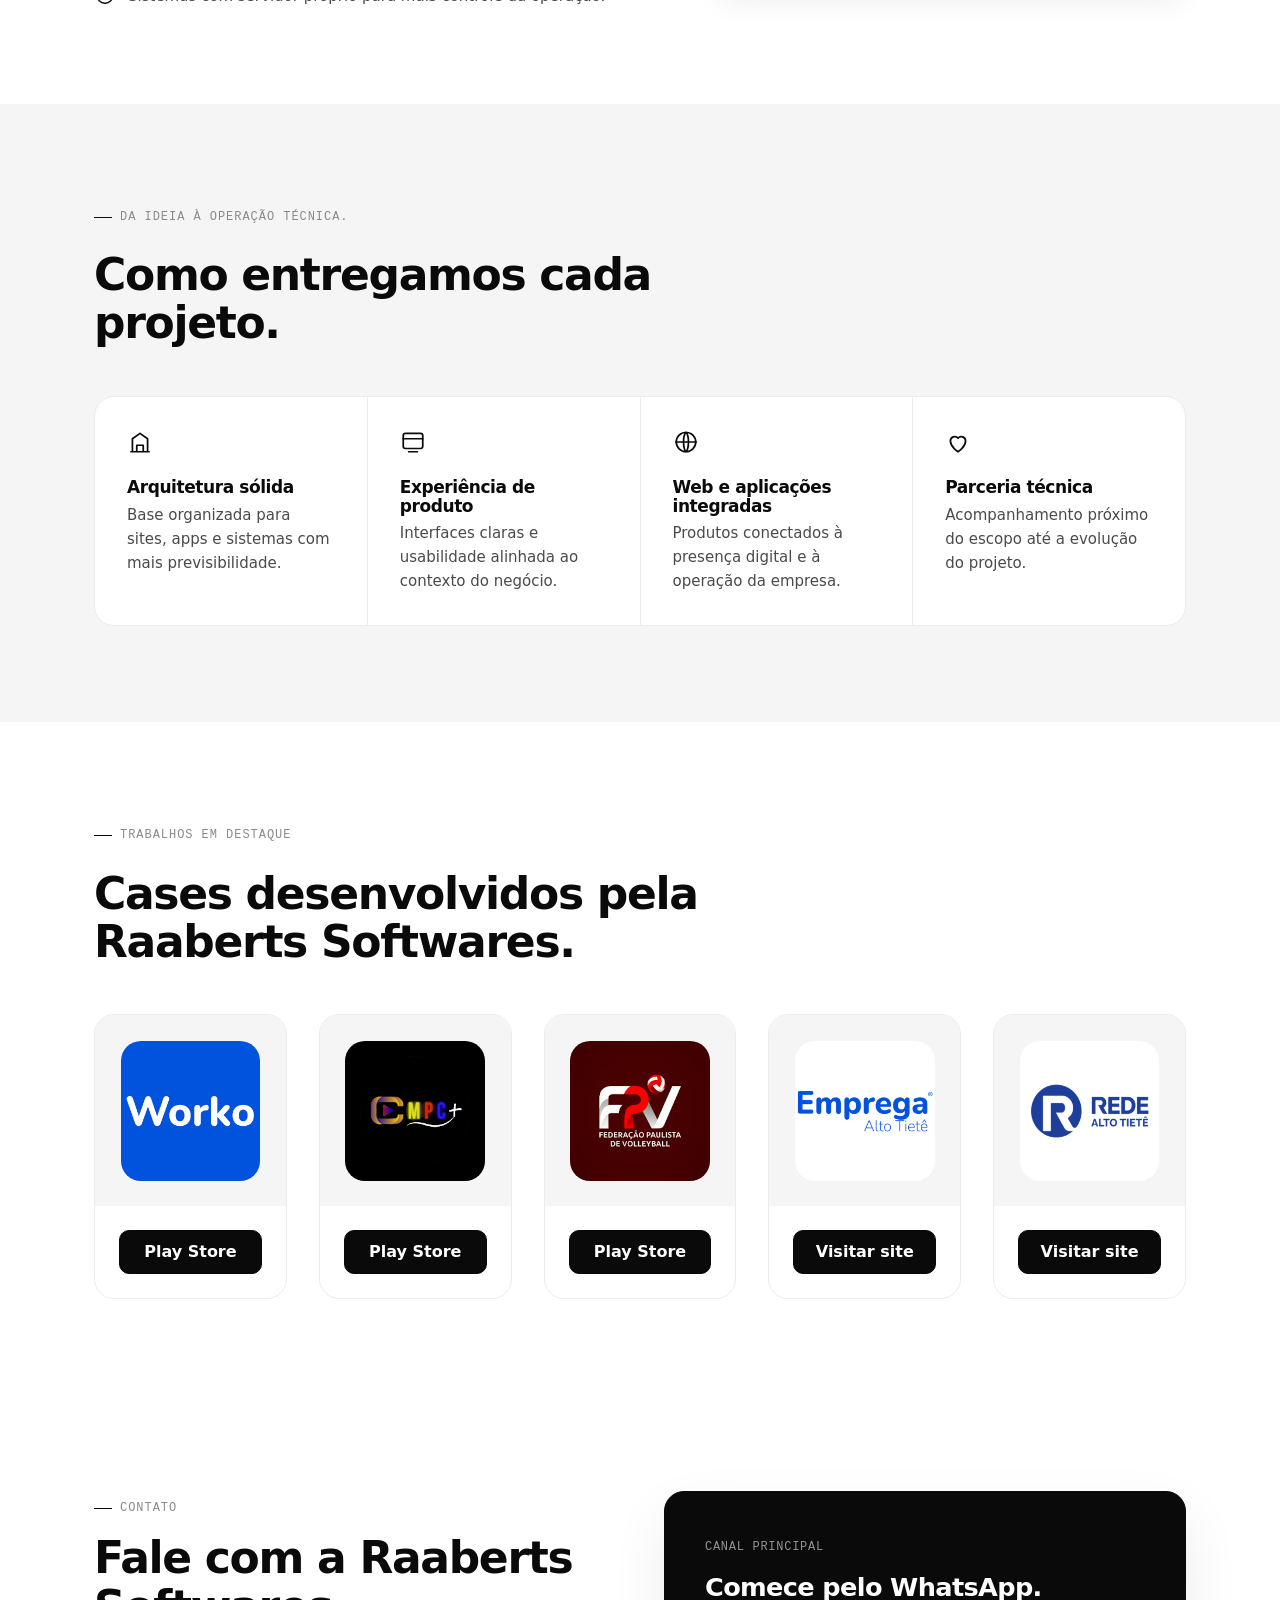
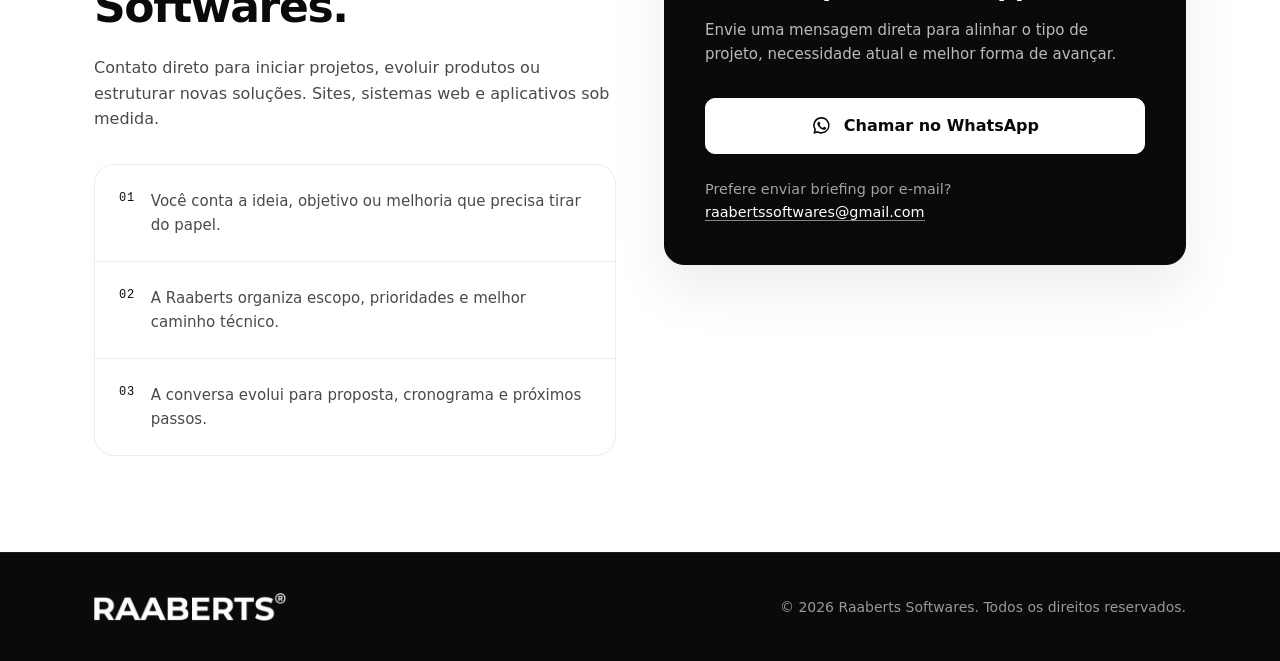
==== commit cd918df9: "Update hero title text in index.html" ====
--- a/index.html
+++ b/index.html
@@ -99,7 +99,7 @@
           />
           <p class="eyebrow">Sites, sistemas e aplicativos sob medida</p>
           <h1 id="hero-title" class="hero-title">
-            Soluções digitais para empresas que crescem com tecnologia.
+            Qual a sua desculpa para começar seu negócio na internet?
           </h1>
           <p class="hero-subtitle">
             A Raaberts Softwares cria sites, sistemas web e aplicativos sob medida. Os apps são
@@ -373,6 +373,9 @@
               </div>
             </a>
           </div>
+          <div class="cases-drag-hint" aria-hidden="true">
+            <span></span>
+          </div>
         </div>
       </section>
 
--- a/styles.css
+++ b/styles.css
@@ -1,20 +1,64 @@
 :root {
-  --bg: #ffffff;
-  --surface: #f3f3f1;
-  --surface-strong: #ededeb;
-  --ink: #0b0b0b;
-  --muted: #555555;
-  --line: #111111;
-  --line-soft: rgba(17, 17, 17, 0.14);
-  --promo: #ff5a36;
-  --promo-soft: #ffe2da;
-  --shadow: 0 22px 70px rgba(0, 0, 0, 0.08);
-  --radius-xl: 32px;
-  --radius-lg: 24px;
-  --radius-md: 18px;
-  --container: min(1400px, calc(100% - clamp(1.5rem, 4vw, 4.5rem)));
-}
-
+  /* Paleta monocromática */
+  --color-bg: #ffffff;
+  --color-bg-alt: #f5f5f5;
+  --color-surface: #ffffff;
+  --color-border: #ececec;
+  --color-border-strong: #d4d4d4;
+
+  /* Texto */
+  --color-text: #0a0a0a;
+  --color-text-muted: #4a4a4a;
+  --color-text-soft: #8a8a8a;
+
+  /* Acento (preto) */
+  --color-accent: #0a0a0a;
+  --color-accent-hover: #2a2a2a;
+  --color-accent-soft: #f0f0f0;
+
+  /* Estados */
+  --color-success: #0a0a0a;
+  --color-warning: #0a0a0a;
+  --color-error: #0a0a0a;
+
+  /* Tipografia */
+  --font-sans: "IBM Plex Sans", "Segoe UI", system-ui, -apple-system,
+    "Helvetica Neue", Arial, sans-serif;
+  --font-mono: "IBM Plex Mono", ui-monospace, "SFMono-Regular", Menlo,
+    Consolas, monospace;
+
+  /* Espaçamento (base 8px) */
+  --space-1: 0.5rem;
+  --space-2: 1rem;
+  --space-3: 1.5rem;
+  --space-4: 2rem;
+  --space-5: 2.5rem;
+  --space-6: 3rem;
+  --space-7: 4rem;
+  --space-8: 6rem;
+
+  /* Raios e sombras */
+  --radius-sm: 10px;
+  --radius-md: 14px;
+  --radius-lg: 20px;
+  --radius-pill: 999px;
+
+  --shadow-sm: 0 1px 2px rgba(10, 10, 10, 0.04);
+  --shadow-md: 0 8px 28px rgba(10, 10, 10, 0.06);
+  --shadow-lg: 0 24px 56px rgba(10, 10, 10, 0.08);
+
+  /* Layout */
+  --container: 1140px;
+  --header-h: 72px;
+
+  /* Transições */
+  --ease: cubic-bezier(0.4, 0, 0.2, 1);
+  --ease-out: cubic-bezier(0.16, 1, 0.3, 1);
+  --t-fast: 160ms;
+  --t-base: 260ms;
+}
+
+/* ---------- Reset ---------- */
 *,
 *::before,
 *::after {
@@ -23,1274 +67,855 @@
 
 html {
   scroll-behavior: smooth;
-  scroll-padding-top: calc(var(--header-offset, 0px) + 1rem);
-  touch-action: manipulation;
+  scroll-padding-top: calc(var(--header-h) + 16px);
+  -webkit-text-size-adjust: 100%;
 }
 
 body {
   margin: 0;
-  min-width: 320px;
-  font-family: "Manrope", sans-serif;
-  color: var(--ink);
-  background: var(--bg);
+  font-family: var(--font-sans);
+  font-size: 16px;
   line-height: 1.6;
+  color: var(--color-text);
+  background-color: var(--color-bg);
+  -webkit-font-smoothing: antialiased;
+  -moz-osx-font-smoothing: grayscale;
   text-rendering: optimizeLegibility;
-  position: relative;
-  overflow-x: hidden;
-  -webkit-tap-highlight-color: transparent;
-  -webkit-user-select: none;
-  -webkit-touch-callout: none;
-  user-select: none;
-}
-
-.skip-link {
-  position: fixed;
-  top: 1rem;
-  left: 1rem;
-  z-index: 60;
-  padding: 0.8rem 1rem;
-  border: 1px solid var(--line);
-  border-radius: 999px;
-  background: #ffffff;
-  box-shadow: var(--shadow);
-  font-weight: 700;
-  transform: translateY(-180%);
-  transition: transform 180ms ease;
-}
-
-.skip-link:focus-visible {
-  transform: translateY(0);
-}
-
-body.nav-open {
-  overflow: hidden;
-}
-
-body::before {
-  content: "";
-  position: fixed;
-  inset: 0;
-  background:
-    radial-gradient(circle at top left, rgba(0, 0, 0, 0.05), transparent 28%),
-    radial-gradient(circle at 90% 20%, rgba(0, 0, 0, 0.04), transparent 20%);
-  pointer-events: none;
-  z-index: -2;
-}
-
-body::after {
-  content: "";
-  position: fixed;
-  inset: 0;
-  background-image:
-    linear-gradient(to right, rgba(0, 0, 0, 0.028) 1px, transparent 1px),
-    linear-gradient(to bottom, rgba(0, 0, 0, 0.028) 1px, transparent 1px);
-  background-size: 72px 72px;
-  -webkit-mask-image: linear-gradient(to bottom, rgba(0, 0, 0, 0.24), transparent 75%);
-  mask-image: linear-gradient(to bottom, rgba(0, 0, 0, 0.24), transparent 75%);
-  pointer-events: none;
-  z-index: -1;
 }
 
 img {
-  display: block;
   max-width: 100%;
   height: auto;
-  -webkit-user-drag: none;
-  -webkit-touch-callout: none;
-  user-select: none;
+  display: block;
+}
+
+ul,
+ol {
+  margin: 0;
+  padding: 0;
+  list-style: none;
 }
 
 a {
-  color: inherit;
+  color: var(--color-text);
   text-decoration: none;
-  -webkit-touch-callout: none;
-}
-
-a:focus-visible,
-button:focus-visible,
-input:focus-visible,
-textarea:focus-visible {
-  outline: 3px solid rgba(255, 90, 54, 0.32);
-  outline-offset: 4px;
-}
-
-p,
+  transition: color var(--t-fast) var(--ease), opacity var(--t-fast) var(--ease);
+}
+
+a:hover {
+  color: var(--color-text-soft);
+}
+
+/* ---------- Tipografia ---------- */
 h1,
 h2,
-h3 {
-  margin-top: 0;
-}
-
-button,
-input,
-textarea {
+h3,
+h4 {
+  margin: 0;
+  line-height: 1.1;
+  letter-spacing: -0.025em;
+  color: var(--color-text);
+  font-weight: 600;
+}
+
+p {
+  margin: 0;
+}
+
+.eyebrow {
+  display: inline-flex;
+  align-items: center;
+  gap: 0.5rem;
+  font-family: var(--font-mono);
+  font-size: 0.75rem;
+  font-weight: 500;
+  letter-spacing: 0.08em;
+  text-transform: uppercase;
+  color: var(--color-text-soft);
+  margin-bottom: var(--space-2);
+}
+
+.eyebrow::before {
+  content: "";
+  width: 18px;
+  height: 1px;
+  background-color: var(--color-text);
+}
+
+.section-title {
+  font-size: clamp(1.75rem, 2.6vw + 1rem, 2.75rem);
+  font-weight: 600;
+  max-width: 22ch;
+  letter-spacing: -0.03em;
+}
+
+.section-text {
+  color: var(--color-text-muted);
+  max-width: 60ch;
+}
+
+.section-text + .section-text {
+  margin-top: var(--space-2);
+}
+
+/* ---------- Layout ---------- */
+.container {
+  width: 100%;
+  max-width: var(--container);
+  margin-inline: auto;
+  padding-inline: var(--space-3);
+}
+
+.section {
+  padding-block: var(--space-8);
+}
+
+.section-alt {
+  background-color: var(--color-bg-alt);
+}
+
+.section-head {
+  max-width: 720px;
+  margin-bottom: var(--space-6);
+}
+
+.section-head .section-title {
+  margin-top: var(--space-1);
+}
+
+/* ---------- Botões ---------- */
+.btn {
+  display: inline-flex;
+  align-items: center;
+  justify-content: center;
+  gap: 0.5rem;
   font: inherit;
-}
-
-input,
-textarea,
-[contenteditable="true"] {
-  -webkit-user-select: text;
-  user-select: text;
-}
-
-.container {
-  width: var(--container);
-  margin: 0 auto;
-}
-
+  font-weight: 500;
+  line-height: 1;
+  padding: 0.8125rem 1.375rem;
+  border-radius: var(--radius-sm);
+  border: 1px solid transparent;
+  cursor: pointer;
+  transition: background-color var(--t-base) var(--ease),
+    color var(--t-base) var(--ease), border-color var(--t-base) var(--ease),
+    transform var(--t-fast) var(--ease);
+  text-decoration: none;
+  white-space: nowrap;
+}
+
+.btn:active {
+  transform: translateY(1px);
+}
+
+.btn:focus-visible {
+  outline: 2px solid var(--color-text);
+  outline-offset: 2px;
+}
+
+.btn-primary {
+  background-color: var(--color-accent);
+  color: #fff;
+  border-color: var(--color-accent);
+}
+
+.btn-primary:hover {
+  background-color: var(--color-accent-hover);
+  color: #fff;
+  border-color: var(--color-accent-hover);
+}
+
+.btn-ghost {
+  background-color: transparent;
+  color: var(--color-text);
+  border-color: var(--color-border-strong);
+}
+
+.btn-ghost:hover {
+  background-color: var(--color-accent);
+  color: #fff;
+  border-color: var(--color-accent);
+}
+
+.btn-block {
+  width: 100%;
+}
+
+/* ---------- Cabeçalho ---------- */
 .site-header {
   position: sticky;
   top: 0;
-  z-index: 20;
-  background: rgba(255, 255, 255, 0.88);
-  -webkit-backdrop-filter: blur(16px);
-  backdrop-filter: blur(16px);
-  border-bottom: 1px solid var(--line);
-}
-
-.site-nav {
-  min-height: 80px;
-  position: relative;
+  z-index: 50;
+  background-color: rgba(255, 255, 255, 0.82);
+  backdrop-filter: saturate(180%) blur(14px);
+  -webkit-backdrop-filter: saturate(180%) blur(14px);
+  border-bottom: 1px solid transparent;
+  transition: border-color var(--t-base) var(--ease),
+    box-shadow var(--t-base) var(--ease);
+}
+
+.site-header.is-scrolled {
+  border-bottom-color: var(--color-border);
+  box-shadow: var(--shadow-sm);
+}
+
+.header-inner {
   display: flex;
   align-items: center;
   justify-content: space-between;
-  gap: 1.25rem;
+  gap: var(--space-3);
+  height: var(--header-h);
 }
 
 .brand {
   display: inline-flex;
   align-items: center;
-  gap: 1rem;
-  min-width: 0;
-}
-
-.brand-mark {
-  width: clamp(9.5rem, 18vw, 13rem);
+  color: var(--color-text);
+}
+
+.brand:hover {
+  color: var(--color-text);
+}
+
+.brand-logo {
+  width: clamp(9.5rem, 16vw, 12rem);
+  height: auto;
   object-fit: contain;
 }
 
-.brand-subtitle {
-  padding-left: 1rem;
-  border-left: 1px solid var(--line);
-  font-size: 0.88rem;
-  font-weight: 700;
-  letter-spacing: 0.2em;
-  text-transform: uppercase;
-}
-
-.primary-navigation {
-  display: flex;
-  align-items: center;
-  gap: 0.65rem;
-}
-
-.primary-navigation a {
+.header-actions {
+  display: flex;
+  align-items: center;
+  justify-content: flex-end;
+  gap: var(--space-5);
+  margin-left: auto;
+}
+
+.nav-list {
+  display: flex;
+  align-items: center;
+  gap: var(--space-3);
+}
+
+.nav-link {
+  color: var(--color-text-muted);
+  font-size: 0.9375rem;
+  font-weight: 500;
   position: relative;
-  display: inline-flex;
-  align-items: center;
-  justify-content: center;
-  padding: 0.7rem 1rem;
-  border: 1px solid transparent;
-  border-radius: 999px;
-  font-size: 0.95rem;
-  font-weight: 700;
-  transition:
-    background-color 180ms ease,
-    border-color 180ms ease,
-    transform 180ms ease;
-}
-
-.primary-navigation a:hover,
-.primary-navigation a.is-active {
-  border-color: var(--line);
-  background: var(--surface);
-  transform: translateY(-1px);
-}
-
-.nav-contact-link {
-  overflow: visible;
-  border-color: rgba(255, 90, 54, 0.26);
-  background:
-    linear-gradient(180deg, rgba(255, 255, 255, 0.98), rgba(255, 240, 236, 0.92));
-}
-
-.nav-discount-badge {
-  position: absolute;
-  top: -0.8rem;
-  right: -0.45rem;
-  width: 2.9rem;
-  height: 2.9rem;
-  display: inline-flex;
-  align-items: center;
-  justify-content: center;
-  border-radius: 42% 58% 54% 46% / 48% 42% 58% 52%;
-  border: 2px solid rgba(255, 255, 255, 0.96);
-  background:
-    radial-gradient(circle at 30% 25%, #ffd1c6 0%, #ff987f 20%, var(--promo) 56%, #c92f11 100%);
-  color: #fff;
-  font-size: 0.72rem;
-  font-weight: 800;
-  letter-spacing: 0.04em;
-  line-height: 1;
-  text-shadow: 0 1px 1px rgba(0, 0, 0, 0.24);
-  box-shadow:
-    0 14px 28px rgba(255, 90, 54, 0.3),
-    0 0 0 3px rgba(255, 255, 255, 0.66),
-    inset 0 2px 0 rgba(255, 255, 255, 0.38),
-    inset 0 -8px 14px rgba(0, 0, 0, 0.16);
-  transform: rotate(12deg);
-  transform-origin: center;
-  isolation: isolate;
-  pointer-events: none;
-}
-
-.nav-discount-badge::before {
-  content: "";
-  position: absolute;
-  inset: 0.14rem;
-  border-radius: inherit;
-  border: 1px dashed rgba(255, 255, 255, 0.34);
-  opacity: 0.9;
-  transform: rotate(-10deg);
-}
-
-.nav-discount-badge::after {
-  content: "";
-  position: absolute;
-  top: 0.28rem;
-  left: 0.45rem;
-  width: 1rem;
-  height: 0.42rem;
-  border-radius: 999px;
-  background: rgba(255, 255, 255, 0.55);
-  filter: blur(0.4px);
-  transform: rotate(-18deg);
-}
-
-.menu-toggle {
-  display: none;
-  width: 3.25rem;
-  height: 3.25rem;
-  padding: 0;
-  border: 1px solid var(--line);
-  border-radius: 999px;
-  background: #fff;
-  align-items: center;
-  justify-content: center;
-  flex-direction: column;
-  gap: 0.32rem;
-  cursor: pointer;
-  transition:
-    background-color 220ms ease,
-    border-color 220ms ease,
-    transform 220ms ease;
-}
-
-.menu-toggle span {
-  width: 1.1rem;
-  height: 2px;
-  background: var(--ink);
-  transform-origin: center;
-  transition:
-    transform 280ms cubic-bezier(0.22, 1, 0.36, 1),
-    background-color 180ms ease,
-    opacity 180ms ease;
-}
-
-.menu-toggle.is-open {
-  background: var(--ink);
-}
-
-.menu-toggle.is-open span {
-  background: #fff;
-}
-
-.menu-toggle.is-open span:first-child {
-  transform: translateY(3px) rotate(45deg);
-}
-
-.menu-toggle.is-open span:last-child {
-  transform: translateY(-3px) rotate(-45deg);
-}
-
-.section {
-  padding: clamp(3.8rem, 7vw, 5.6rem) 0;
-  border-top: 1px solid var(--line);
-  position: relative;
-}
-
-[data-section]:not(#apresentacao) {
-  content-visibility: auto;
-  contain-intrinsic-size: 960px;
-}
-
-[data-section] {
-  scroll-margin-top: calc(var(--header-offset, 0px) + 1rem);
-}
-
-.hero.section {
-  border-top: 0;
-  padding-top: 0.35rem;
-  padding-bottom: 0;
-  overflow: clip;
-}
-
-.hero-grid,
-.company-grid,
-.contact-grid {
-  display: grid;
-  gap: 1.35rem;
-}
-
-.hero-grid {
-  grid-template-columns: minmax(0, 1.1fr) minmax(280px, 0.9fr);
-  align-items: stretch;
-  position: relative;
-  gap: clamp(1rem, 2.2vw, 2rem);
-}
-
-.eyebrow {
-  margin-bottom: 0.8rem;
-  font-size: 0.8rem;
-  font-weight: 800;
-  letter-spacing: 0.2em;
-  text-transform: uppercase;
-  color: var(--muted);
-}
-
-.hero-title,
-.section-heading h2,
-.contact-copy h2,
-.contact-panel-card h3 {
-  font-family: "Sora", sans-serif;
-  letter-spacing: -0.04em;
-  line-height: 1.05;
-}
-
-.hero-title {
-  max-width: 14ch;
-  font-size: clamp(2.9rem, 7vw, 5.9rem);
-  margin-bottom: 1rem;
-}
-
-.hero-text,
-.section-heading,
-.lead,
-.company-story p,
-.work-card p,
-.works-strip p,
-.contact-copy p,
-.contact-item p,
-.contact-panel-card p {
-  color: var(--muted);
-}
-
-.hero-text {
-  max-width: 68ch;
-  font-size: 1.08rem;
-  margin-bottom: 1.35rem;
-}
-
-.hero-actions {
-  display: flex;
-  flex-wrap: wrap;
-  gap: 0.9rem;
-  margin-bottom: 1.55rem;
-}
-
-.button {
-  display: inline-flex;
-  align-items: center;
-  justify-content: center;
-  min-height: 3.4rem;
-  padding: 0.85rem 1.4rem;
-  border-radius: 999px;
-  border: 1px solid var(--line);
-  font-weight: 800;
-  transition:
-    transform 180ms ease,
-    background-color 180ms ease,
-    color 180ms ease,
-    box-shadow 180ms ease;
-}
-
-.button:hover {
-  transform: translateY(-2px);
-}
-
-.button-primary {
-  background: var(--ink);
-  color: #fff;
-  box-shadow: var(--shadow);
-}
-
-.button-secondary {
-  background: transparent;
-}
-
-.button-secondary:hover {
-  background: var(--surface);
-}
-
-.hero-highlights {
-  display: grid;
-  grid-template-columns: repeat(3, minmax(0, 1fr));
-  align-items: stretch;
-  grid-auto-rows: 1fr;
-  gap: 0.85rem;
-}
-
-.highlight-card,
-.value-card,
-.work-card,
-.contact-item,
-.contact-panel-card,
-.company-story,
-.works-strip {
-  min-width: 0;
-  border: 1px solid var(--line);
-  border-radius: var(--radius-lg);
-  background: rgba(255, 255, 255, 0.9);
-  box-shadow: var(--shadow);
-}
-
-.highlight-card,
-.value-card,
-.work-card,
-.contact-item {
-  display: flex;
-  flex-direction: column;
-  justify-content: flex-start;
-  height: 100%;
-  padding: 1.35rem 1.45rem;
-}
-
-.highlight-card h2,
-.value-card h3,
-.work-card h3,
-.works-strip h3 {
-  margin-bottom: 0.6rem;
-  font-family: "Sora", sans-serif;
-  letter-spacing: -0.03em;
-  overflow-wrap: anywhere;
-}
-
-.highlight-index {
-  display: inline-flex;
-  margin-bottom: 0.7rem;
-  font-size: 0.8rem;
-  font-weight: 800;
-  letter-spacing: 0.18em;
-  text-transform: uppercase;
-}
-
-.hero-panel {
-  position: relative;
-  min-height: 100%;
-  isolation: isolate;
-  align-self: stretch;
-}
-
-.hero-copy {
-  position: relative;
-  z-index: 1;
-}
-
-.hero-panel::before {
-  content: "";
-  position: absolute;
-  inset: 0 -12rem 0 0;
-  background-image:
-    linear-gradient(to right,
-      rgba(255, 255, 255, 1) 0%,
-      rgba(255, 255, 255, 0.94) 8%,
-      rgba(255, 255, 255, 0.56) 18%,
-      rgba(255, 255, 255, 0.14) 30%,
-      rgba(255, 255, 255, 0) 42%),
-    url("images/prediologo.png");
-  background-repeat: no-repeat;
-  background-position: left center, calc(100% + 8rem) center;
-  background-size: 100% 100%, cover;
-  filter: saturate(0.96) contrast(1.02);
-  pointer-events: none;
-}
-
-.section-heading {
-  max-width: 62rem;
-  margin-bottom: 1.45rem;
-}
-
-.section-heading h2 {
-  max-width: 15ch;
-  font-size: clamp(2rem, 5vw, 3.6rem);
-  color: var(--ink);
-  margin-bottom: 0;
-}
-
-.contact-copy h2 {
-  max-width: 13ch;
-  font-size: clamp(2rem, 5vw, 3.4rem);
-  margin-bottom: 0.9rem;
-}
-
-.company-grid {
-  grid-template-columns: minmax(0, 1fr) minmax(320px, 1.02fr);
-  align-items: stretch;
-}
-
-.company-story {
-  padding: 1.6rem;
-  height: 100%;
-}
-
-.company-aside {
-  position: relative;
-  min-width: 0;
-}
-
-.company-visual,
-.company-focus {
-  border: 1px solid var(--line);
-  border-radius: var(--radius-lg);
-  background: rgba(255, 255, 255, 0.95);
-  box-shadow: var(--shadow);
-}
-
-.company-visual {
-  min-height: 33rem;
-  padding: 1.2rem 1.2rem 0;
-  display: flex;
-  align-items: flex-end;
-  justify-content: center;
-  overflow: hidden;
-  background:
-    linear-gradient(180deg, rgba(255, 255, 255, 0.98), rgba(243, 243, 241, 0.98));
-}
-
-.company-visual img {
-  width: min(100%, 30rem);
-  max-height: 32rem;
-  object-fit: contain;
-  object-position: center bottom;
-}
-
-.company-focus {
-  position: relative;
-  z-index: 1;
-  margin: -2rem 0.9rem 0;
-  padding: 1.25rem 1.35rem;
-}
-
-.company-focus h3 {
-  margin-bottom: 0.6rem;
-  font-family: "Sora", sans-serif;
-  letter-spacing: -0.03em;
-}
-
-.company-focus ul {
-  margin: 0;
-  padding: 0;
-  list-style: none;
-  display: grid;
-  gap: 0.55rem;
-}
-
-.company-focus li {
-  position: relative;
-  padding-left: 1rem;
-  color: var(--muted);
-  overflow-wrap: anywhere;
-}
-
-.company-focus li::before {
+  padding-block: 0.25rem;
+}
+
+.nav-link::after {
   content: "";
   position: absolute;
   left: 0;
-  top: 0.72em;
-  width: 0.42rem;
-  height: 0.42rem;
-  border-radius: 50%;
-  background: var(--ink);
-}
-
-.lead {
-  font-size: 1.1rem;
-  color: var(--ink);
-}
-
-.story-points {
+  right: 0;
+  bottom: -2px;
+  height: 1px;
+  background-color: var(--color-text);
+  transform: scaleX(0);
+  transform-origin: left;
+  transition: transform var(--t-base) var(--ease-out);
+}
+
+.nav-link:hover {
+  color: var(--color-text);
+}
+
+.nav-link:hover::after {
+  transform: scaleX(1);
+}
+
+.nav-cta {
+  display: none;
+}
+
+.menu-toggle {
+  display: inline-flex;
+  flex-direction: column;
+  justify-content: center;
+  gap: 5px;
+  width: 44px;
+  height: 44px;
+  padding: 10px;
+  background: transparent;
+  border: 1px solid var(--color-border);
+  border-radius: var(--radius-sm);
+  cursor: pointer;
+}
+
+.menu-toggle:focus-visible {
+  outline: 2px solid var(--color-text);
+  outline-offset: 2px;
+}
+
+.menu-bar {
+  display: block;
+  height: 1.5px;
+  width: 100%;
+  background-color: var(--color-text);
+  border-radius: 2px;
+  transition: transform var(--t-base) var(--ease),
+    opacity var(--t-fast) var(--ease);
+}
+
+.menu-toggle[aria-expanded="true"] .menu-bar:nth-child(1) {
+  transform: translateY(6.5px) rotate(45deg);
+}
+
+.menu-toggle[aria-expanded="true"] .menu-bar:nth-child(2) {
+  opacity: 0;
+}
+
+.menu-toggle[aria-expanded="true"] .menu-bar:nth-child(3) {
+  transform: translateY(-6.5px) rotate(-45deg);
+}
+
+.mobile-menu {
+  border-bottom: 1px solid var(--color-border);
+  background-color: var(--color-bg);
+  animation: fadeDown var(--t-base) var(--ease);
+}
+
+.mobile-menu[hidden] {
+  display: none;
+}
+
+.mobile-nav-list {
+  display: flex;
+  flex-direction: column;
+  gap: 0.25rem;
+  padding: var(--space-2) var(--space-3) var(--space-3);
+}
+
+.mobile-link {
+  display: block;
+  padding: 0.75rem 0.5rem;
+  color: var(--color-text);
+  font-weight: 500;
+  border-radius: var(--radius-sm);
+}
+
+.mobile-link:hover {
+  background-color: var(--color-bg-alt);
+  color: var(--color-text);
+}
+
+.mobile-cta {
+  margin-top: var(--space-2);
+}
+
+/* ---------- Hero ---------- */
+.hero {
+  padding-block: var(--space-8) var(--space-7);
+  background:
+    radial-gradient(130% 70% at 50% 0%, var(--color-bg-alt) 0%, transparent 55%),
+    var(--color-bg);
+  position: relative;
+  overflow: hidden;
+}
+
+.hero::after {
+  content: "";
+  position: absolute;
+  inset: auto 0 0 0;
+  height: 1px;
+  background: linear-gradient(90deg, transparent, var(--color-border), transparent);
+}
+
+.hero-inner {
+  max-width: 820px;
+  text-align: center;
+}
+
+.hero-mark {
+  width: clamp(3.2rem, 5vw, 4.8rem);
+  height: auto;
+  margin: 0 auto var(--space-3);
+  object-fit: contain;
+}
+
+.hero-title {
+  font-size: clamp(2.125rem, 4.6vw + 1rem, 3.75rem);
+  font-weight: 600;
+  letter-spacing: -0.035em;
+  line-height: 1.08;
+  margin-bottom: var(--space-3);
+}
+
+.hero-subtitle {
+  font-size: 1.0625rem;
+  color: var(--color-text-muted);
+  max-width: 62ch;
+  margin-inline: auto;
+}
+
+.hero-actions {
+  display: flex;
+  flex-wrap: wrap;
+  gap: var(--space-2);
+  justify-content: center;
+  margin-top: var(--space-4);
+}
+
+.hero-services {
   display: grid;
-  gap: 1rem;
-  margin-top: 1.2rem;
-}
-
-.story-points div {
-  padding-top: 0.75rem;
-  border-top: 1px solid var(--line-soft);
-}
-
-.story-points span,
-.panel-label,
-.strip-label,
-.contact-item span {
-  display: inline-flex;
-  margin-bottom: 0.5rem;
-  font-size: 0.8rem;
-  font-weight: 800;
-  letter-spacing: 0.18em;
-  text-transform: uppercase;
-}
-
-.company-values {
+  grid-template-columns: repeat(3, 1fr);
+  gap: 1px;
+  margin-top: var(--space-7);
+  text-align: left;
+  background-color: var(--color-border);
+  border: 1px solid var(--color-border);
+  border-radius: var(--radius-lg);
+  overflow: hidden;
+}
+
+.hero-services li {
+  display: flex;
+  gap: var(--space-2);
+  padding: var(--space-4);
+  background-color: var(--color-surface);
+  transition: background-color var(--t-base) var(--ease);
+}
+
+.hero-services li:hover {
+  background-color: var(--color-bg-alt);
+}
+
+.hero-services h3 {
+  font-size: 1rem;
+  margin-bottom: 0.25rem;
+}
+
+.hero-services p {
+  font-size: 0.9375rem;
+  color: var(--color-text-muted);
+}
+
+/* ---------- Ícones ---------- */
+.icon {
+  flex-shrink: 0;
+  width: 26px;
+  height: 26px;
+  color: var(--color-text);
+}
+
+.icon-sm {
+  flex-shrink: 0;
+  width: 22px;
+  height: 22px;
+  color: var(--color-text);
+}
+
+/* ---------- Seção empresa ---------- */
+.section-grid {
   display: grid;
-  grid-template-columns: repeat(4, minmax(0, 1fr));
+  grid-template-columns: 1.1fr 0.9fr;
+  gap: var(--space-6);
+  align-items: center;
+}
+
+.section-copy .section-title {
+  margin-bottom: var(--space-3);
+}
+
+.feature-list {
+  margin-top: var(--space-4);
+  display: grid;
+  gap: var(--space-2);
+}
+
+.feature-list li {
+  display: flex;
+  align-items: flex-start;
+  gap: 0.75rem;
+  color: var(--color-text-muted);
+  font-size: 0.9375rem;
+}
+
+.section-visual {
+  display: flex;
+  justify-content: center;
+}
+
+.section-image {
+  width: 100%;
+  max-width: 480px;
+  border-radius: var(--radius-lg);
+  box-shadow: var(--shadow-md);
+}
+
+/* ---------- Diferenciais ---------- */
+.pillars {
+  display: grid;
+  grid-template-columns: repeat(4, 1fr);
+  gap: 1px;
+  background-color: var(--color-border);
+  border: 1px solid var(--color-border);
+  border-radius: var(--radius-lg);
+  overflow: hidden;
+}
+
+.pillar {
+  padding: var(--space-4);
+  background-color: var(--color-surface);
+  transition: background-color var(--t-base) var(--ease);
+}
+
+.pillar:hover {
+  background-color: var(--color-bg-alt);
+}
+
+.pillar .icon {
+  margin-bottom: var(--space-2);
+}
+
+.pillar h3 {
+  font-size: 1.0625rem;
+  margin-bottom: 0.375rem;
+}
+
+.pillar p {
+  font-size: 0.9375rem;
+  color: var(--color-text-muted);
+}
+
+/* ---------- Cases ---------- */
+.cases {
+  display: grid;
+  grid-template-columns: repeat(5, minmax(0, 1fr));
   align-items: stretch;
-  grid-auto-rows: 1fr;
-  gap: 0.85rem;
-  margin-top: 1rem;
-}
-
-.works-grid {
-  display: grid;
-  grid-template-columns: repeat(3, minmax(0, 1fr));
-  align-items: stretch;
-  grid-auto-rows: 1fr;
-  gap: 0.85rem;
-}
-
-.cases-list {
-  display: grid;
-  gap: 1rem;
-}
-
-.case-card {
-  display: grid;
-  grid-template-columns: minmax(240px, 0.82fr) minmax(0, 1.18fr);
-  align-items: stretch;
-  gap: 1.1rem;
-  min-width: 0;
-  padding: 1.3rem;
-  border: 1px solid var(--line);
-  border-radius: var(--radius-lg);
-  background: rgba(255, 255, 255, 0.92);
-  box-shadow: var(--shadow);
-}
-
-.case-card-reverse {
-  grid-template-columns: minmax(0, 1.18fr) minmax(240px, 0.82fr);
-}
-
-.case-card-reverse .case-visual {
-  order: 2;
-}
-
-.case-card-reverse .case-content {
-  order: 1;
-}
-
-.case-visual {
-  display: grid;
-  place-items: center;
-  min-width: 0;
-  padding: 1rem;
-  border: 1px solid var(--line-soft);
-  border-radius: calc(var(--radius-lg) - 6px);
-  background:
-    linear-gradient(180deg, rgba(245, 245, 243, 0.96), rgba(236, 236, 233, 0.92));
-  overflow: hidden;
-}
-
-.case-shot {
-  width: auto;
-  max-width: 100%;
-  max-height: 27rem;
-  object-fit: contain;
-}
-
-.case-content {
+  gap: var(--space-4);
+}
+
+.case {
   display: flex;
   flex-direction: column;
   min-width: 0;
-  padding: 0.2rem 0.15rem;
-}
-
-.case-topline {
-  display: flex;
+  height: 100%;
+  border: 1px solid var(--color-border);
+  border-radius: var(--radius-lg);
+  overflow: hidden;
+  background-color: var(--color-surface);
+  transition: border-color var(--t-base) var(--ease),
+    box-shadow var(--t-base) var(--ease),
+    transform var(--t-base) var(--ease-out);
+}
+
+.case:hover {
+  color: var(--color-text);
+  border-color: var(--color-text);
+  box-shadow: var(--shadow-lg);
+  transform: translateY(-4px);
+}
+
+.case-media {
+  aspect-ratio: 1 / 1;
+  overflow: hidden;
+  padding: clamp(1.25rem, 2vw, var(--space-5));
+  background-color: var(--color-bg-alt);
+}
+
+.case-image {
+  display: block;
+  width: 100%;
+  height: 100%;
+  object-fit: contain;
+  border-radius: var(--radius-lg);
+  transition: transform 500ms var(--ease-out), filter 500ms var(--ease);
+}
+
+.case-logo {
+  overflow: hidden;
+}
+
+.case:hover .case-image {
+  transform: scale(1.04);
+}
+
+.case-body {
+  display: flex;
+  flex-direction: column;
+  align-items: stretch;
+  padding: var(--space-3);
+}
+
+.case-cta {
+  display: inline-flex;
+  align-items: center;
+  justify-content: center;
+  min-height: 2.75rem;
+  padding: 0.75rem 1rem;
+  border-radius: var(--radius-sm);
+  border: 1px solid var(--color-accent);
+  background-color: var(--color-accent);
+  color: #fff;
+  font-weight: 600;
+  line-height: 1;
+  text-align: center;
+  transition:
+    background-color var(--t-base) var(--ease),
+    border-color var(--t-base) var(--ease);
+}
+
+.case:hover .case-cta {
+  background-color: var(--color-accent-hover);
+  border-color: var(--color-accent-hover);
+}
+
+/* ---------- Contato ---------- */
+.contato-grid {
+  display: grid;
+  grid-template-columns: 1fr 1fr;
+  gap: var(--space-6);
+  align-items: start;
+}
+
+.contato-intro .section-title {
+  margin-bottom: var(--space-3);
+}
+
+.contact-flow {
+  margin-top: var(--space-4);
+  display: grid;
+  gap: 1px;
+  overflow: hidden;
+  border: 1px solid var(--color-border);
+  border-radius: var(--radius-lg);
+  background-color: var(--color-border);
+}
+
+.contact-flow li {
+  display: flex;
+  align-items: flex-start;
+  gap: var(--space-2);
+  padding: var(--space-3);
+  background-color: var(--color-surface);
+}
+
+.contact-flow span,
+.contact-card-kicker {
+  font-family: var(--font-mono);
+  font-size: 0.75rem;
+  font-weight: 500;
+  letter-spacing: 0.06em;
+  text-transform: uppercase;
+}
+
+.contact-flow span {
+  color: var(--color-text);
+}
+
+.contact-flow p {
+  color: var(--color-text-muted);
+  font-size: 0.9375rem;
+}
+
+.contato-card {
+  padding: var(--space-5);
+  border: 1px solid var(--color-text);
+  border-radius: var(--radius-lg);
+  background-color: var(--color-text);
+  color: #fff;
+  box-shadow: var(--shadow-lg);
+}
+
+.contact-card-kicker {
+  display: inline-flex;
+  margin-bottom: var(--space-2);
+  color: rgba(255, 255, 255, 0.56);
+}
+
+.contato-card-title {
+  font-size: clamp(1.6rem, 2vw, 2.25rem);
+  margin-bottom: var(--space-2);
+  color: #fff;
+  letter-spacing: -0.025em;
+}
+
+.contato-card-text {
+  color: rgba(255, 255, 255, 0.72);
+  font-size: 0.9375rem;
+  margin-bottom: var(--space-4);
+}
+
+.whatsapp-action {
+  display: flex;
+  align-items: center;
+  justify-content: center;
+  gap: 0.75rem;
+  width: 100%;
+  min-height: 3.5rem;
+  padding: 0.85rem 1.25rem;
+  border: 1px solid #fff;
+  border-radius: var(--radius-sm);
+  background-color: #fff;
+  color: var(--color-text);
+  font-weight: 700;
+  line-height: 1;
+  transition:
+    background-color var(--t-base) var(--ease),
+    border-color var(--t-base) var(--ease),
+    transform var(--t-fast) var(--ease);
+}
+
+.whatsapp-action:hover {
+  background-color: var(--color-bg-alt);
+  color: var(--color-text);
+  border-color: var(--color-bg-alt);
+  transform: translateY(-2px);
+}
+
+.whatsapp-icon {
+  width: 1.3rem;
+  height: 1.3rem;
+  flex-shrink: 0;
+  color: #0a0a0a;
+  fill: currentColor;
+}
+
+.contact-email-note {
+  margin-top: var(--space-3);
+  color: rgba(255, 255, 255, 0.62);
+  font-size: 0.9rem;
+}
+
+.contact-email-note a {
+  color: #fff;
+  border-bottom: 1px solid rgba(255, 255, 255, 0.5);
+}
+
+.contact-email-note a:hover {
+  border-bottom-color: #fff;
+}
+
+/* ---------- Rodapé ---------- */
+.site-footer {
+  border-top: 1px solid rgba(255, 255, 255, 0.08);
+  background-color: #0a0a0a;
+  padding-block: var(--space-5);
+}
+
+.footer-inner {
+  display: flex;
+  flex-wrap: wrap;
+  align-items: center;
   justify-content: space-between;
-  flex-wrap: wrap;
-  gap: 1rem;
-  margin-bottom: 0.95rem;
-  padding-bottom: 0.7rem;
-  border-bottom: 1px solid var(--line-soft);
-  font-size: 0.78rem;
-  font-weight: 800;
-  letter-spacing: 0.2em;
-  text-transform: uppercase;
-}
-
-.case-content h3 {
-  margin-bottom: 0.6rem;
-  font-family: "Sora", sans-serif;
-  letter-spacing: -0.03em;
-}
-
-.case-content p {
-  color: var(--muted);
-  overflow-wrap: anywhere;
-}
-
-.case-content ul {
-  margin: auto 0 0;
-  padding: 0.85rem 0 0;
-  list-style: none;
-  display: grid;
-  gap: 0.45rem;
-}
-
-.case-content li {
-  position: relative;
-  padding-left: 1rem;
-  color: var(--muted);
-}
-
-.case-content li::before {
-  content: "";
-  position: absolute;
-  left: 0;
-  top: 0.72em;
-  width: 0.42rem;
-  height: 0.42rem;
-  border-radius: 50%;
-  background: var(--ink);
-}
-
-.work-card {
-  min-height: 100%;
-}
-
-.work-card-topline {
-  display: flex;
-  justify-content: space-between;
-  gap: 1rem;
-  margin-bottom: 0.95rem;
-  padding-bottom: 0.7rem;
-  border-bottom: 1px solid var(--line-soft);
-  font-size: 0.78rem;
-  font-weight: 800;
-  letter-spacing: 0.2em;
-  text-transform: uppercase;
-}
-
-.work-card ul {
-  margin: auto 0 0;
-  padding: 0.8rem 0 0;
-  list-style: none;
-  display: grid;
-  gap: 0.45rem;
-}
-
-.work-card li {
-  padding-left: 1rem;
-  position: relative;
-  color: var(--muted);
-}
-
-.work-card li::before {
-  content: "";
-  position: absolute;
-  left: 0;
-  top: 0.72em;
-  width: 0.42rem;
-  height: 0.42rem;
-  border-radius: 50%;
-  background: var(--ink);
-}
-
-.works-strip {
-  margin-top: 0.8rem;
-  padding: 1.3rem 1.45rem;
-  display: grid;
-  grid-template-columns: minmax(0, 1.05fr) minmax(0, 0.95fr);
-  gap: 1rem;
-  align-items: center;
-}
-
-.contact-grid {
-  grid-template-columns: minmax(0, 1.15fr) minmax(320px, 0.85fr);
-  align-items: stretch;
-}
-
-.contact-copy {
-  min-width: 0;
-}
-
-.promo-banner {
-  display: grid;
-  grid-template-columns: minmax(0, 1.08fr) minmax(180px, 0.92fr);
-  gap: 1rem;
-  margin-bottom: 1.25rem;
-  padding: 1.25rem 1.35rem;
-  border: 1px solid var(--line);
-  border-radius: var(--radius-lg);
-  background:
-    radial-gradient(circle at top right, rgba(255, 90, 54, 0.22), transparent 34%),
-    linear-gradient(135deg, #0f0f0f, #1d1d1d 58%, #2b110c 100%);
-  box-shadow: var(--shadow);
-  color: #fff;
-}
-
-.promo-banner-copy {
-  min-width: 0;
-}
-
-.promo-kicker {
+  gap: var(--space-3);
+}
+
+.footer-brand {
   display: inline-flex;
-  margin-bottom: 0.6rem;
-  padding: 0.3rem 0.65rem;
-  border-radius: 999px;
-  background: rgba(255, 255, 255, 0.12);
-  font-size: 0.78rem;
-  font-weight: 800;
-  letter-spacing: 0.14em;
-  text-transform: uppercase;
-}
-
-.promo-banner h2 {
-  margin-bottom: 0.65rem;
-  max-width: none;
-  font-family: "Sora", sans-serif;
-  font-size: clamp(2rem, 4.2vw, 3rem);
-  letter-spacing: -0.04em;
-  line-height: 0.98;
-  color: #fff;
-}
-
-.promo-banner p {
-  margin-bottom: 0;
-  color: rgba(255, 255, 255, 0.82);
-}
-
-.promo-banner-highlight {
-  display: flex;
-  flex-direction: column;
-  justify-content: center;
-  gap: 0.55rem;
-  padding: 1rem;
-  border-radius: calc(var(--radius-lg) - 8px);
-  border: 1px solid rgba(255, 255, 255, 0.14);
-  background:
-    linear-gradient(180deg, rgba(255, 255, 255, 0.1), rgba(255, 90, 54, 0.18));
-  text-align: center;
-}
-
-.promo-big-discount {
-  font-family: "Sora", sans-serif;
-  font-size: clamp(2.8rem, 7vw, 5rem);
-  font-weight: 800;
-  letter-spacing: -0.05em;
-  line-height: 0.92;
-  color: #fff;
-}
-
-.promo-limit {
-  color: rgba(255, 255, 255, 0.78);
-  font-size: 0.92rem;
-  font-weight: 700;
-}
-
-.contact-summary {
-  display: grid;
-  grid-template-columns: repeat(3, minmax(0, 1fr));
-  align-items: stretch;
-  gap: 0.85rem;
-  margin-top: 1.35rem;
-}
-
-.contact-actions {
-  display: flex;
-  flex-wrap: wrap;
-  gap: 0.9rem;
-  margin-top: 1rem;
-}
-
-.contact-link {
-  display: inline-flex;
-  max-width: 100%;
-  margin-top: 0.45rem;
-  font-weight: 800;
-  color: var(--ink);
-  border-bottom: 1px solid currentColor;
-  overflow-wrap: anywhere;
-  word-break: break-word;
-  line-height: 1.45;
-}
-
-.highlight-card p,
-.value-card p,
-.work-card p,
-.contact-item p,
-.contact-panel-card p,
-.story-points p,
-.works-strip p {
-  overflow-wrap: anywhere;
-}
-
-.contact-panel {
-  position: relative;
-  display: flex;
-  min-width: 0;
-}
-
-.contact-panel-card {
-  padding: 1.6rem;
-  position: relative;
-  display: flex;
-  flex-direction: column;
-  gap: 1rem;
-  width: 100%;
-  background:
-    linear-gradient(180deg, rgba(11, 11, 11, 0.98), rgba(24, 24, 24, 0.98));
-  color: #fff;
-}
-
-.contact-panel-card p {
-  color: rgba(255, 255, 255, 0.78);
-}
-
-.contact-panel-points {
-  display: grid;
-  gap: 0.85rem;
-  padding-top: 0.25rem;
-}
-
-.contact-panel-points div {
-  padding-top: 0.8rem;
-  border-top: 1px solid rgba(255, 255, 255, 0.14);
-}
-
-.contact-panel-points span {
-  display: inline-flex;
-  margin-bottom: 0.35rem;
-  font-size: 0.78rem;
-  font-weight: 800;
-  letter-spacing: 0.18em;
-  text-transform: uppercase;
-  color: rgba(255, 255, 255, 0.76);
-}
-
-.contact-panel-points p {
-  margin-bottom: 0;
-  color: #fff;
-}
-
-.contact-panel-card .button {
-  margin-top: auto;
-}
-
-.site-footer {
-  padding: 1rem 0 1.5rem;
-  border-top: 1px solid var(--line);
-}
-
-.footer-inner {
-  display: flex;
-  flex-wrap: wrap;
-  justify-content: space-between;
-  gap: 1rem;
-  color: var(--muted);
-  font-size: 0.92rem;
-}
-
-.js [data-reveal] {
-  opacity: 0;
-  transform: translateY(28px);
-  transition:
-    opacity 500ms ease,
-    transform 500ms ease;
-}
-
-.js [data-reveal].is-visible {
-  opacity: 1;
-  transform: translateY(0);
-}
-
-@media (prefers-reduced-motion: reduce) {
-  html {
-    scroll-behavior: auto;
-  }
-
-  *,
-  *::before,
-  *::after {
-    animation-duration: 0.01ms !important;
-    animation-iteration-count: 1 !important;
-    transition-duration: 0.01ms !important;
-  }
-
-  .js [data-reveal] {
+  align-items: center;
+  gap: 0.625rem;
+}
+
+.footer-copy {
+  color: rgba(255, 255, 255, 0.58);
+  font-size: 0.875rem;
+}
+
+/* ---------- Animações de entrada ---------- */
+@media (prefers-reduced-motion: no-preference) {
+  .reveal {
+    opacity: 0;
+    transform: translateY(18px);
+    transition: opacity 700ms var(--ease-out), transform 700ms var(--ease-out);
+  }
+
+  .reveal.is-visible {
     opacity: 1;
     transform: none;
   }
 }
 
-@media (max-width: 1080px) {
-
-  .hero-grid,
-  .company-grid,
-  .contact-grid,
-  .case-card,
-  .case-card-reverse,
-  .works-strip {
+@keyframes fadeDown {
+  from {
+    opacity: 0;
+    transform: translateY(-6px);
+  }
+  to {
+    opacity: 1;
+    transform: none;
+  }
+}
+
+/* ---------- Responsividade ---------- */
+@media (max-width: 960px) {
+  .section-grid {
     grid-template-columns: 1fr;
-  }
-
-  .hero-panel {
-    min-height: 22rem;
-  }
-
-  .hero-panel::before {
-    inset: 0 -7rem 0 0;
-    background-position: left center, calc(100% + 4rem) center;
-    background-size: 100% 100%, cover;
-  }
-
-  .hero-title,
-  .section-heading h2 {
-    max-width: none;
-  }
-
-  .company-visual {
-    min-height: 28rem;
-  }
-
-  .company-visual img {
-    max-height: 27rem;
-  }
-
-  .company-values,
-  .contact-summary {
+    gap: var(--space-5);
+  }
+
+  .section-visual {
+    order: -1;
+  }
+
+  .section-image {
+    max-width: 380px;
+  }
+
+  .pillars {
+    grid-template-columns: repeat(2, 1fr);
+  }
+
+  .cases {
     grid-template-columns: repeat(2, minmax(0, 1fr));
   }
 
-  .promo-banner {
+  .contato-grid {
     grid-template-columns: 1fr;
-  }
-
-  .contact-item:last-child {
-    grid-column: 1 / -1;
-  }
-
-  .case-card-reverse .case-visual,
-  .case-card-reverse .case-content {
-    order: initial;
-  }
-}
-
-@media (max-width: 900px) {
+    gap: var(--space-4);
+  }
+}
+
+@media (min-width: 768px) {
+  .nav-cta {
+    display: inline-flex;
+  }
+
   .menu-toggle {
-    display: inline-flex;
-  }
-
-  .brand-subtitle {
     display: none;
   }
-
-  .primary-navigation {
-    position: absolute;
-    top: calc(100% + 0.75rem);
-    left: 1.25rem;
-    right: 1.25rem;
-    display: flex;
+}
+
+@media (max-width: 768px) {
+  .header-actions,
+  .nav {
+    display: none;
+  }
+
+  .hero-services {
+    grid-template-columns: 1fr;
+  }
+
+}
+
+@media (max-width: 560px) {
+  .pillars {
+    grid-template-columns: 1fr;
+  }
+
+  .cases {
+    grid-template-columns: 1fr;
+  }
+
+  .section {
+    padding-block: var(--space-7);
+  }
+
+  .hero {
+    padding-block: var(--space-7) var(--space-6);
+  }
+
+  .footer-inner {
     flex-direction: column;
-    align-items: stretch;
-    padding: 1rem;
-    background: rgba(255, 255, 255, 0.98);
-    border: 1px solid var(--line);
-    border-radius: var(--radius-md);
-    box-shadow: var(--shadow);
-    opacity: 0;
-    visibility: hidden;
-    pointer-events: none;
-    transform: translateY(-12px) scale(0.98);
-    transform-origin: top right;
-    transition:
-      opacity 220ms ease,
-      transform 320ms cubic-bezier(0.22, 1, 0.36, 1),
-      visibility 0s linear 320ms;
-  }
-
-  .primary-navigation.is-open {
-    opacity: 1;
-    visibility: visible;
-    pointer-events: auto;
-    transform: translateY(0) scale(1);
-    transition:
-      opacity 220ms ease,
-      transform 320ms cubic-bezier(0.22, 1, 0.36, 1),
-      visibility 0s linear 0s;
-  }
-
-  .primary-navigation a {
-    opacity: 0;
-    transform: translateY(10px);
-    transition:
-      opacity 220ms ease,
-      transform 260ms ease,
-      background-color 180ms ease,
-      border-color 180ms ease;
-  }
-
-  .nav-contact-link {
-    justify-content: flex-start;
-    padding-right: 3.2rem;
-  }
-
-  .nav-discount-badge {
-    top: 50%;
-    right: 0.75rem;
-    transform: translateY(-50%) rotate(10deg);
-    width: 2.45rem;
-    height: 2.45rem;
-    font-size: 0.66rem;
-  }
-
-  .primary-navigation.is-open a {
-    opacity: 1;
-    transform: translateY(0);
-  }
-
-  .primary-navigation a:nth-child(1) {
-    transition-delay: 40ms;
-  }
-
-  .primary-navigation a:nth-child(2) {
-    transition-delay: 70ms;
-  }
-
-  .primary-navigation a:nth-child(3) {
-    transition-delay: 100ms;
-  }
-
-  .primary-navigation a:nth-child(4) {
-    transition-delay: 130ms;
-  }
-
-  .hero-highlights {
-    grid-template-columns: repeat(2, minmax(0, 1fr));
-  }
-
-  .hero-highlights .highlight-card:last-child {
-    grid-column: 1 / -1;
-  }
-
-  .company-focus {
-    margin: -1.5rem 0.65rem 0;
-  }
-
-  .case-card {
-    padding: 1rem;
-  }
-
-  .case-shot {
-    max-height: 23rem;
-  }
-}
-
-@media (max-width: 640px) {
-  :root {
-    --container: calc(100% - 1.2rem);
-  }
-
-  .site-nav {
-    min-height: 72px;
-  }
-
-  .brand-mark {
-    width: 8.4rem;
-  }
-
-  .section {
-    padding: 3rem 0;
-  }
-
-  .hero-title {
-    font-size: clamp(2.45rem, 12vw, 4rem);
-  }
-
-  .button {
-    width: 100%;
-  }
-
-  .hero-actions,
-  .contact-actions {
-    display: grid;
-    grid-template-columns: repeat(2, minmax(0, 1fr));
-  }
-
-  .promo-banner {
-    padding: 1rem;
-    gap: 0.8rem;
-  }
-
-  .promo-banner-highlight {
-    padding: 0.85rem;
-  }
-
-  .work-card-topline,
-  .footer-inner {
-    gap: 0.65rem;
-  }
-
-  .hero-panel {
-    min-height: 15rem;
-  }
-
-  .hero-panel::before {
-    inset: 0 -3.5rem 0 0;
-    background-position: left center, calc(100% + 2rem) center;
-    background-size: 100% 100%, cover;
-  }
-
-  .company-visual {
-    min-height: 22rem;
-    padding: 0.9rem 0.9rem 0;
-  }
-
-  .company-visual img {
-    max-height: 21rem;
-  }
-
-  .company-focus {
-    margin: -1.2rem 0.35rem 0;
-    padding: 1.05rem 1rem;
-  }
-
-  .case-visual {
-    padding: 0.8rem;
-  }
-
-  .case-shot {
-    max-height: 19rem;
-  }
-}
-
-@media (max-width: 560px) {
-  .hero-highlights,
-  .company-values,
-  .contact-summary {
-    grid-template-columns: 1fr;
-  }
-
-  .hero-highlights .highlight-card:last-child,
-  .contact-item:last-child {
-    grid-column: auto;
-  }
-}
-
-@media (max-width: 440px) {
-  .hero-actions,
-  .contact-actions {
-    grid-template-columns: 1fr;
-  }
-}
+    text-align: center;
+  }
+}
+
+/* ---------- Acessibilidade ---------- */
+:focus-visible {
+  outline: 2px solid var(--color-text);
+  outline-offset: 2px;
+  border-radius: 4px;
+}
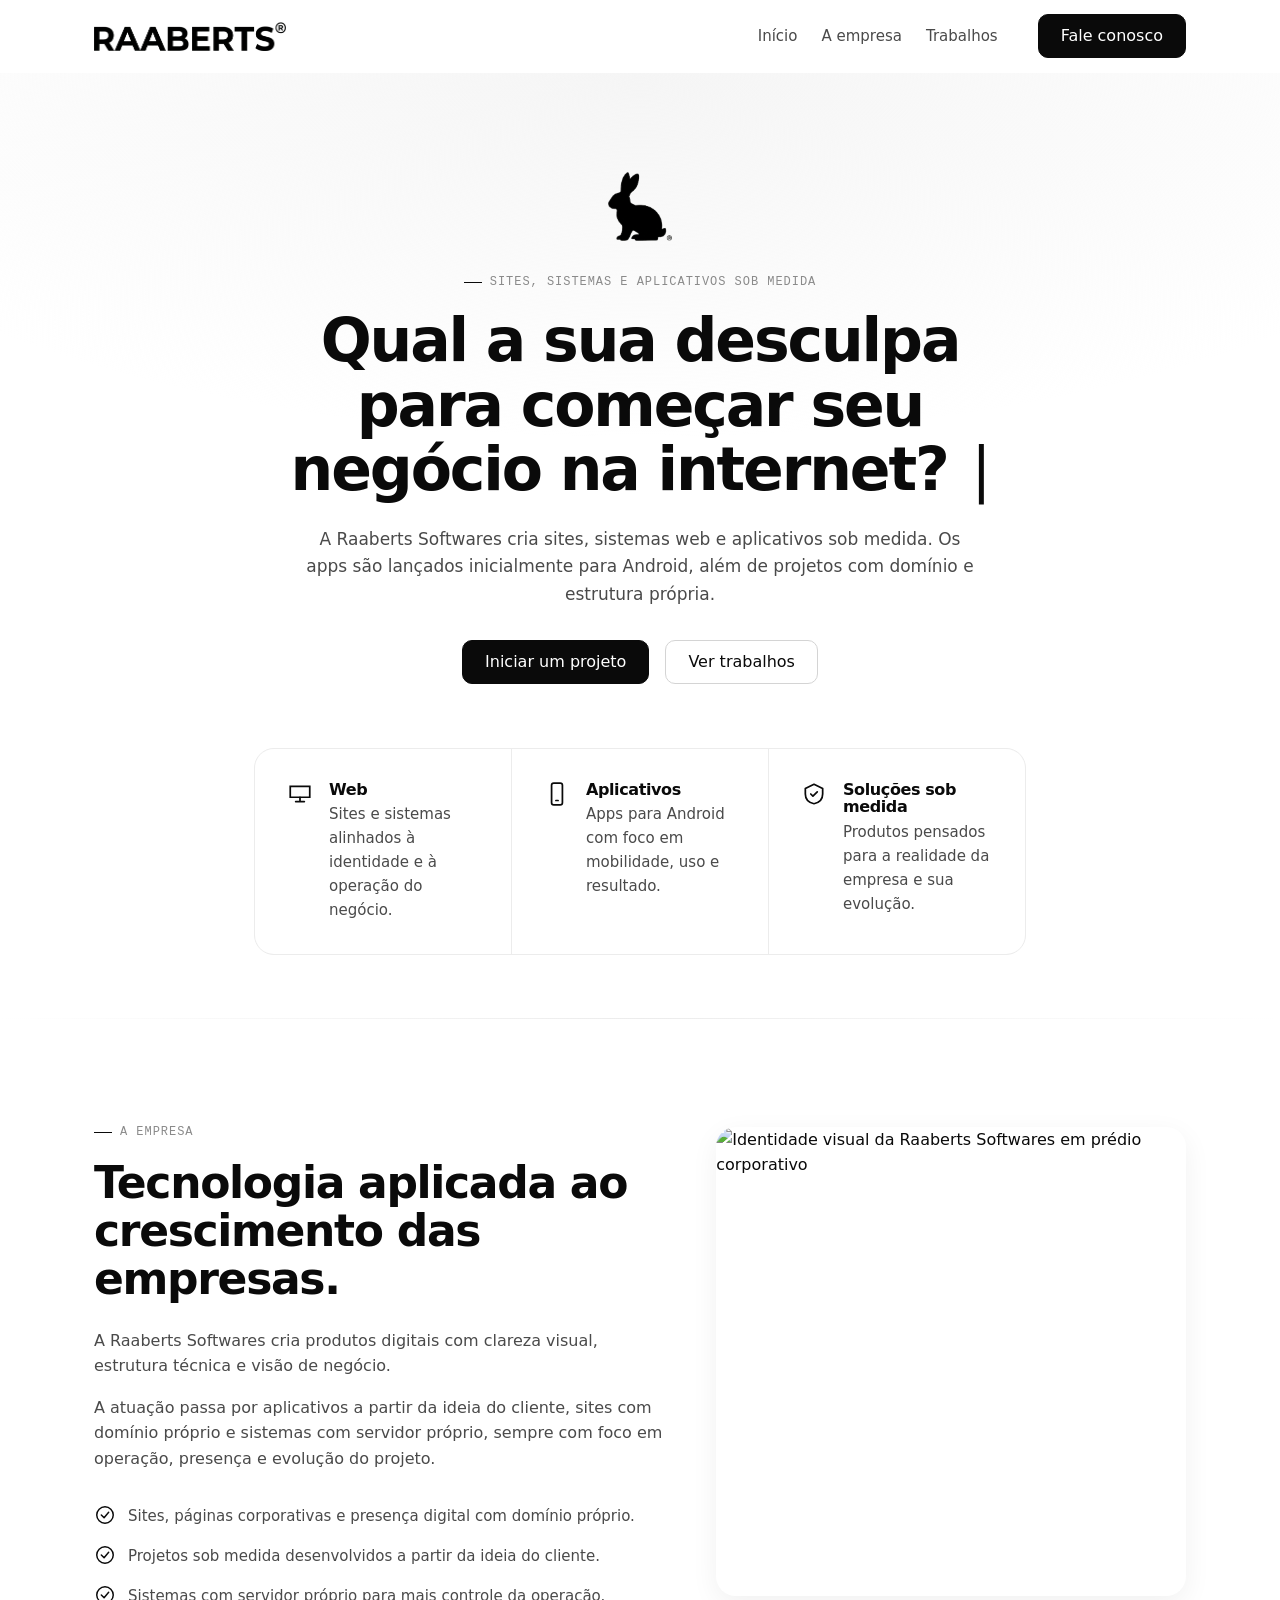
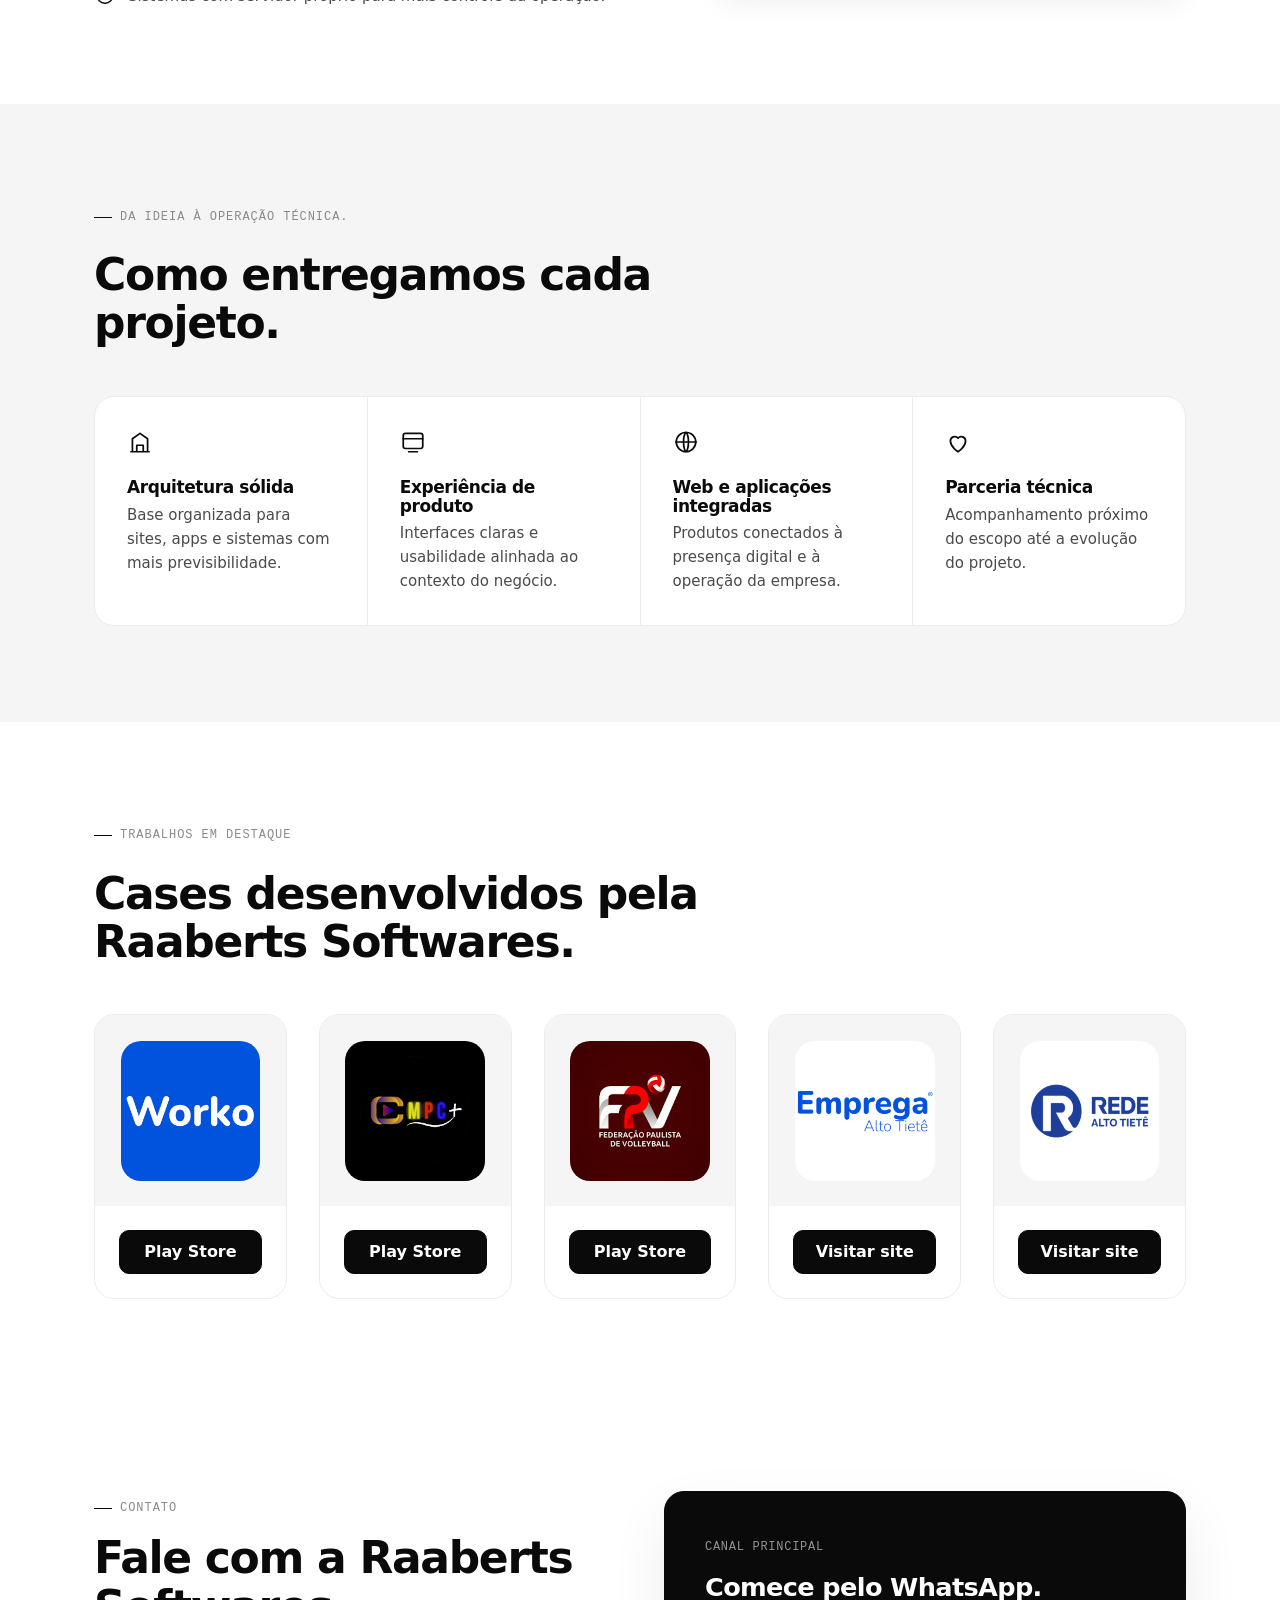
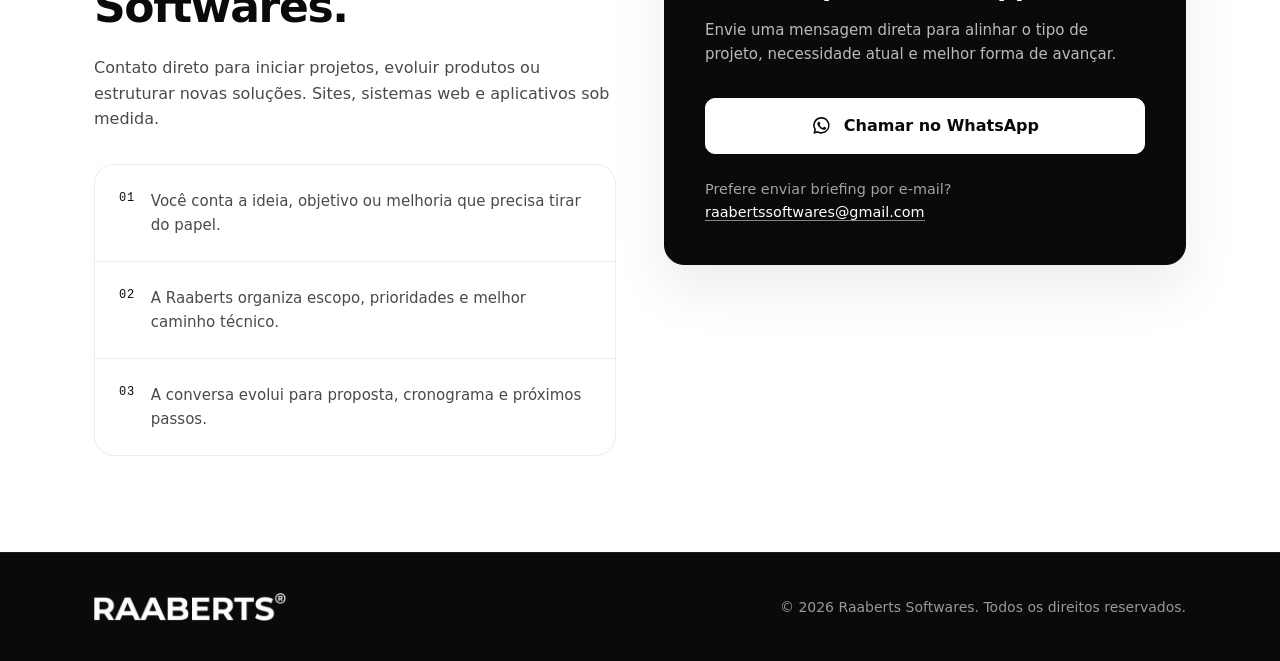
==== commit 5e32a622: "Update index.html" ====
--- a/index.html
+++ b/index.html
@@ -27,6 +27,8 @@
     <link rel="stylesheet" href="styles.css" />
   </head>
   <body>
+    <div class="cursor-orb" aria-hidden="true"></div>
+
     <!-- ============================== -->
     <!-- Cabeçalho / Navegação          -->
     <!-- ============================== -->
--- a/styles.css
+++ b/styles.css
@@ -1,3 +1,9 @@
+/* =========================================================
+   Raaberts Softwares — Folha de estilos
+   Estética monocromática preto e branco, moderna e minimalista.
+   ========================================================= */
+
+/* ---------- Tokens de design ---------- */
 :root {
   /* Paleta monocromática */
   --color-bg: #ffffff;
@@ -442,6 +448,14 @@
   margin-bottom: var(--space-3);
 }
 
+.hero-title::after {
+  content: "|";
+  display: inline-block;
+  margin-left: 0.08em;
+  font-weight: 400;
+  animation: cursorBlink 900ms steps(1) infinite;
+}
+
 .hero-subtitle {
   font-size: 1.0625rem;
   color: var(--color-text-muted);
@@ -662,6 +676,10 @@
   border-color: var(--color-accent-hover);
 }
 
+.cases-drag-hint {
+  display: none;
+}
+
 /* ---------- Contato ---------- */
 .contato-grid {
   display: grid;
@@ -839,6 +857,23 @@
   }
 }
 
+@keyframes cursorBlink {
+  50% {
+    opacity: 0;
+  }
+}
+
+@keyframes dragHint {
+  0%,
+  100% {
+    transform: translateX(0);
+  }
+
+  45% {
+    transform: translateX(0.45rem);
+  }
+}
+
 /* ---------- Responsividade ---------- */
 @media (max-width: 960px) {
   .section-grid {
@@ -895,8 +930,103 @@
     grid-template-columns: 1fr;
   }
 
+  #destaques .section-head {
+    margin-bottom: var(--space-4);
+  }
+
+  #destaques .section-title {
+    font-size: clamp(2rem, 9vw, 2.45rem);
+    line-height: 1.08;
+  }
+
   .cases {
-    grid-template-columns: 1fr;
+    grid-template-columns: none;
+    grid-auto-flow: column;
+    grid-auto-columns: minmax(11.5rem, 66vw);
+    gap: var(--space-3);
+    margin-right: calc(var(--space-3) * -1);
+    padding: 0 var(--space-3) 0.65rem 0;
+    overflow-x: auto;
+    overscroll-behavior-inline: contain;
+    scroll-padding-inline: var(--space-3);
+    scroll-snap-type: inline mandatory;
+    scrollbar-width: none;
+  }
+
+  .cases::-webkit-scrollbar {
+    display: none;
+  }
+
+  .case {
+    border-radius: var(--radius-md);
+    scroll-snap-align: start;
+  }
+
+  .case:hover {
+    transform: none;
+  }
+
+  .case-media {
+    padding: 0.95rem;
+  }
+
+  .case-body {
+    padding: 0.85rem;
+  }
+
+  .case-cta {
+    min-height: 2.45rem;
+    padding: 0.65rem 0.85rem;
+    font-size: 0.92rem;
+  }
+
+  .case:hover .case-image {
+    transform: none;
+  }
+
+  .cases-drag-hint {
+    display: flex;
+    justify-content: flex-end;
+    padding-right: 0.15rem;
+    margin-top: 0.1rem;
+  }
+
+  .cases-drag-hint span {
+    position: relative;
+    display: inline-flex;
+    width: 3.4rem;
+    height: 1.8rem;
+    border-radius: var(--radius-pill);
+    background-color: var(--color-accent);
+    box-shadow: 0 10px 28px rgba(10, 10, 10, 0.14);
+    animation: dragHint 1.35s var(--ease-out) infinite;
+  }
+
+  .cases-drag-hint span::before,
+  .cases-drag-hint span::after {
+    content: "";
+    position: absolute;
+    right: 0;
+    top: 50%;
+  }
+
+  .cases-drag-hint span::before {
+    right: 0.82rem;
+    width: 1.55rem;
+    height: 3px;
+    border-radius: var(--radius-pill);
+    background-color: #fff;
+    transform: translateY(-50%);
+  }
+
+  .cases-drag-hint span::after {
+    right: 0.78rem;
+    width: 0.72rem;
+    height: 0.72rem;
+    border-top: 3px solid #fff;
+    border-right: 3px solid #fff;
+    background: transparent;
+    transform: translateY(-50%) rotate(45deg);
   }
 
   .section {
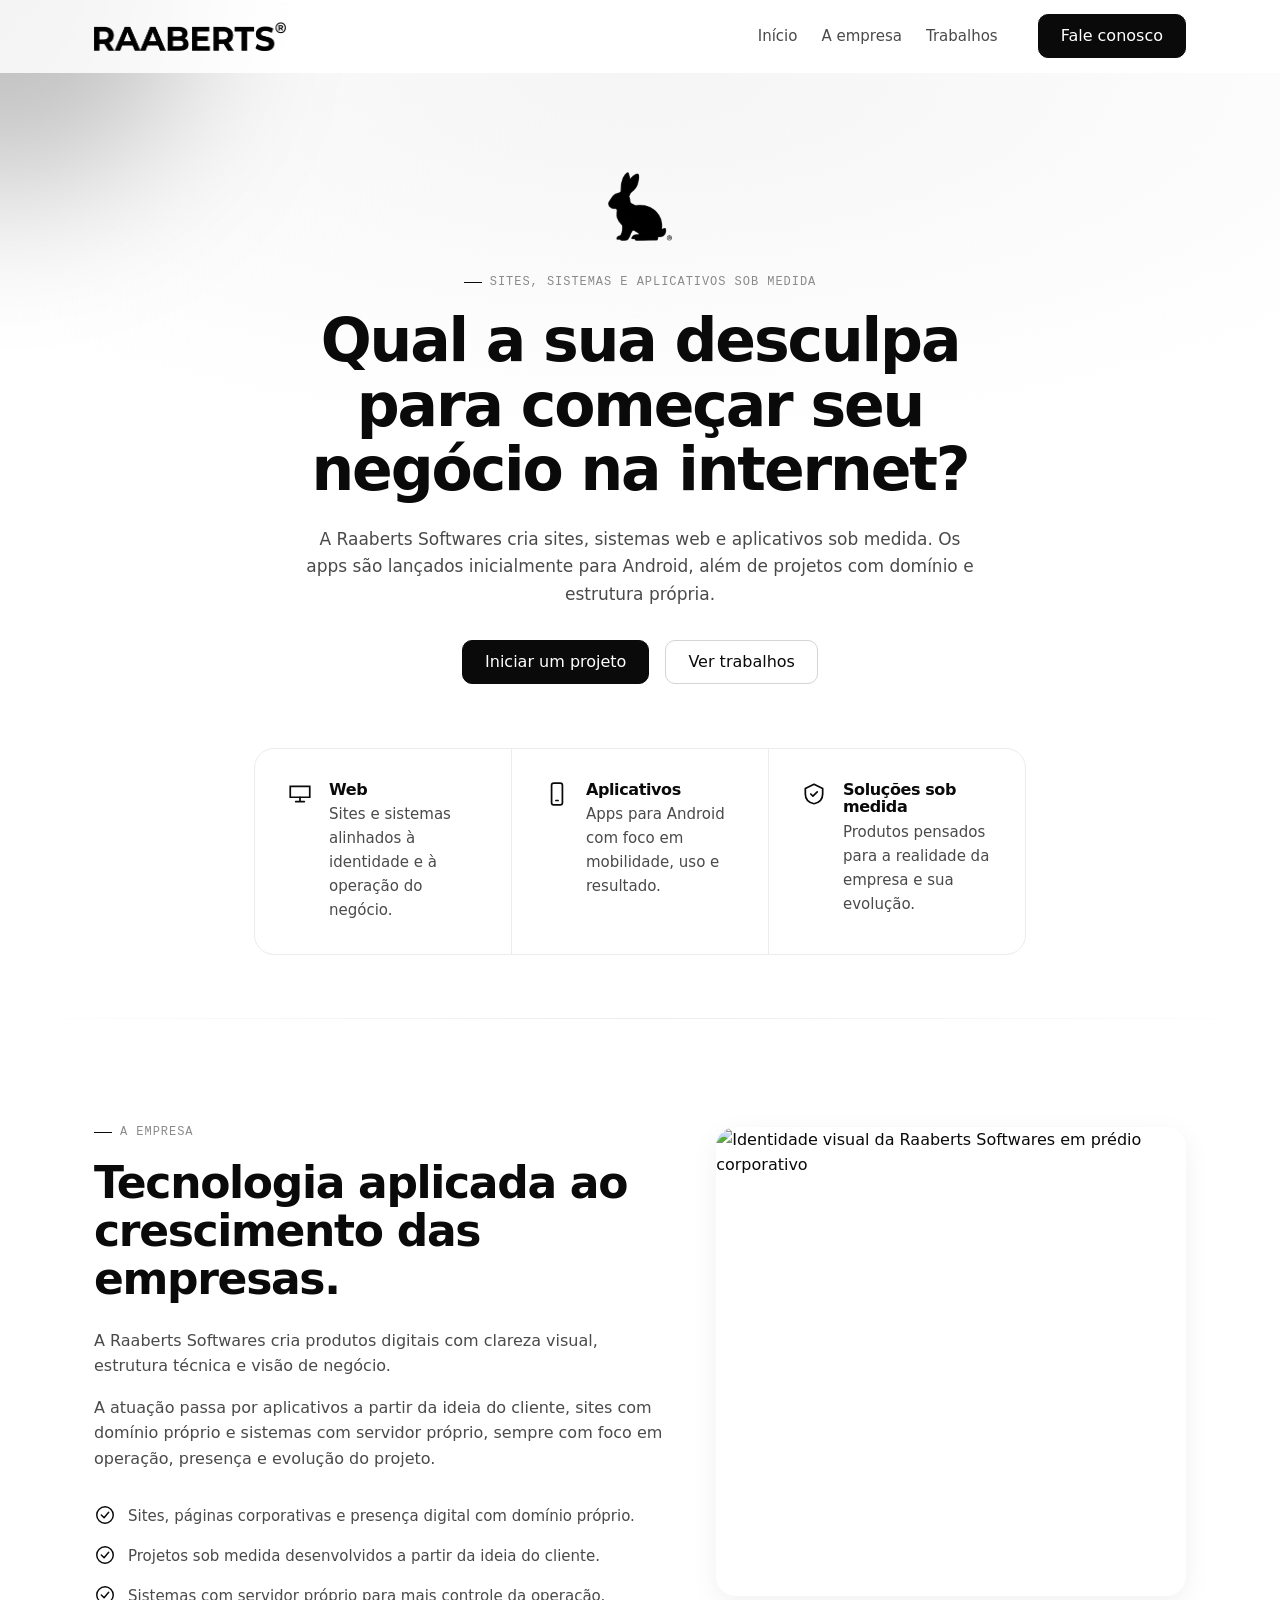
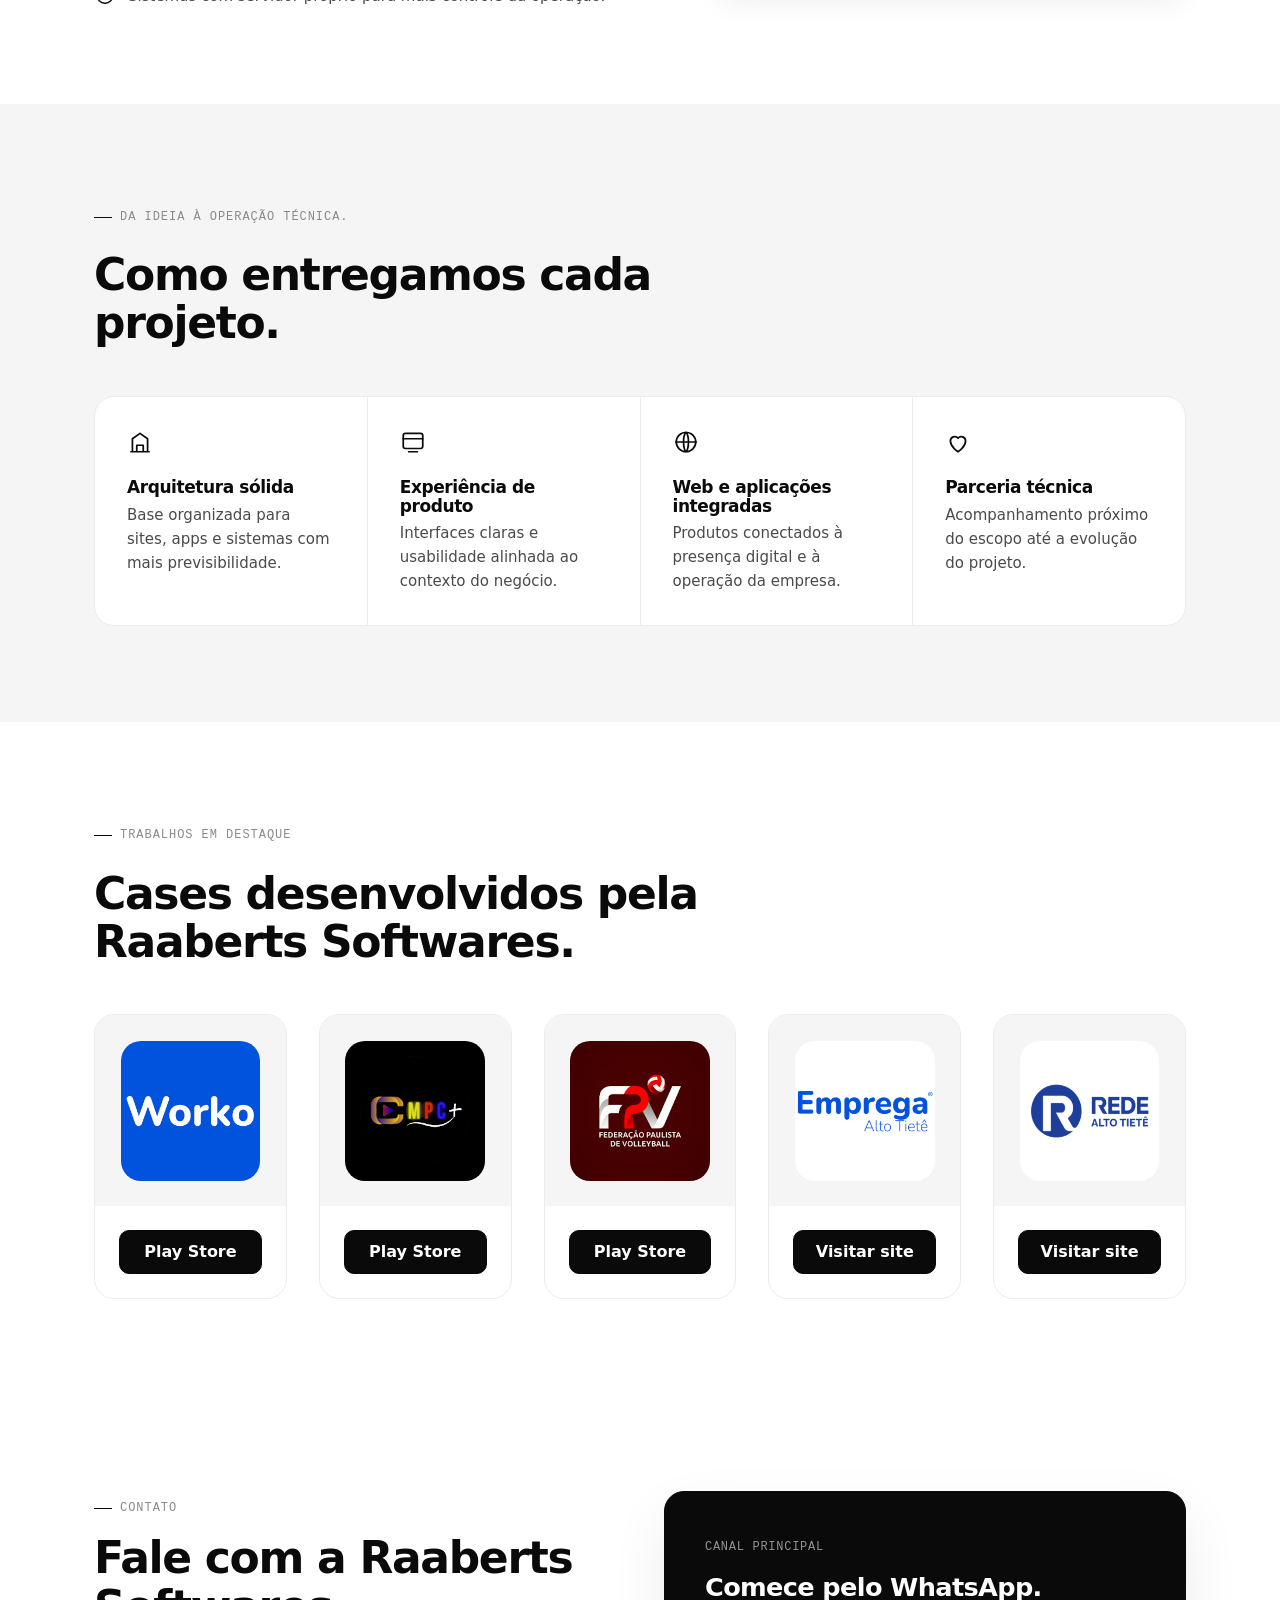
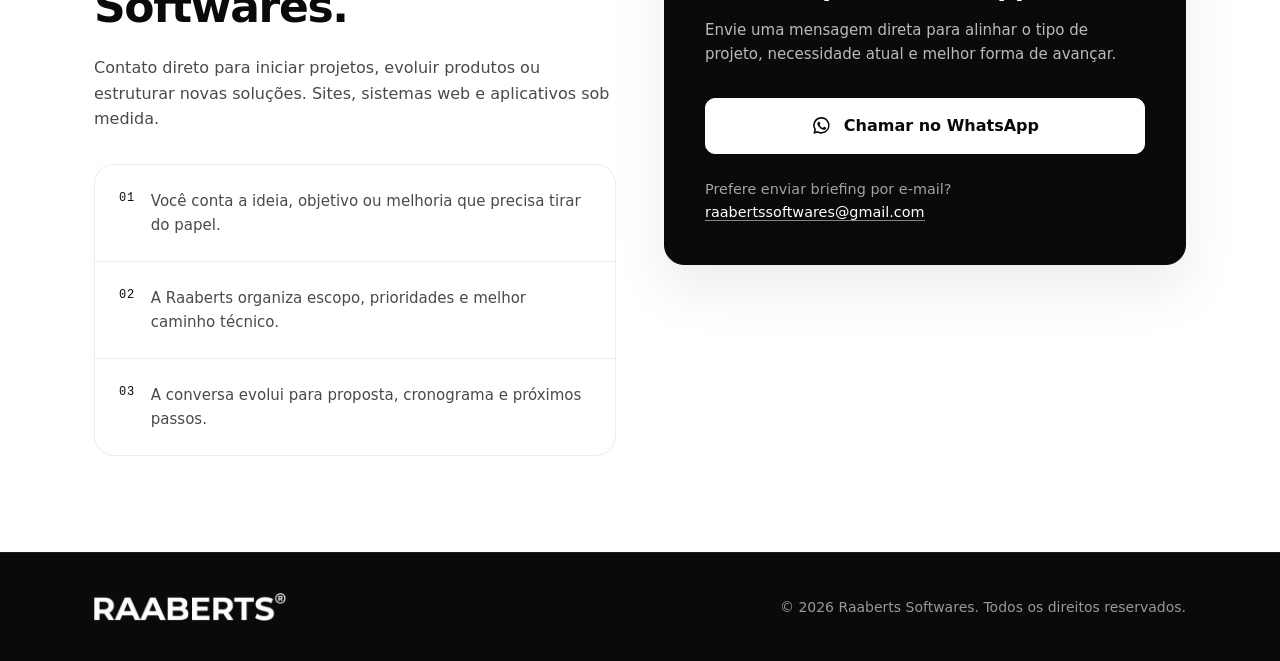
==== commit 253fb595: "Update hero title with a span element" ====
--- a/index.html
+++ b/index.html
@@ -101,7 +101,7 @@
           />
           <p class="eyebrow">Sites, sistemas e aplicativos sob medida</p>
           <h1 id="hero-title" class="hero-title">
-            Qual a sua desculpa para começar seu negócio na internet?
+            Qual a sua desculpa para começar seu negócio na internet<span class="hero-question">?</span>
           </h1>
           <p class="hero-subtitle">
             A Raaberts Softwares cria sites, sistemas web e aplicativos sob medida. Os apps são
--- a/styles.css
+++ b/styles.css
@@ -75,6 +75,8 @@
   scroll-behavior: smooth;
   scroll-padding-top: calc(var(--header-h) + 16px);
   -webkit-text-size-adjust: 100%;
+  -webkit-user-select: none;
+  user-select: none;
 }
 
 body {
@@ -87,12 +89,25 @@
   -webkit-font-smoothing: antialiased;
   -moz-osx-font-smoothing: grayscale;
   text-rendering: optimizeLegibility;
+  -webkit-user-select: none;
+  user-select: none;
+}
+
+.cursor-orb {
+  display: none;
 }
 
 img {
   max-width: 100%;
   height: auto;
   display: block;
+  -webkit-user-drag: none;
+  user-drag: none;
+  user-select: none;
+}
+
+* {
+  -webkit-tap-highlight-color: transparent;
 }
 
 ul,
@@ -448,11 +463,8 @@
   margin-bottom: var(--space-3);
 }
 
-.hero-title::after {
-  content: "|";
+.hero-question {
   display: inline-block;
-  margin-left: 0.08em;
-  font-weight: 400;
   animation: cursorBlink 900ms steps(1) infinite;
 }
 
@@ -874,6 +886,52 @@
   }
 }
 
+@keyframes orbDrift {
+  0% {
+    transform: translate3d(14vw, 18vh, 0) translate(-50%, -50%);
+  }
+
+  18% {
+    transform: translate3d(78vw, 24vh, 0) translate(-50%, -50%);
+  }
+
+  38% {
+    transform: translate3d(63vw, 82vh, 0) translate(-50%, -50%);
+  }
+
+  58% {
+    transform: translate3d(22vw, 68vh, 0) translate(-50%, -50%);
+  }
+
+  78% {
+    transform: translate3d(46vw, 36vh, 0) translate(-50%, -50%);
+  }
+
+  100% {
+    transform: translate3d(14vw, 18vh, 0) translate(-50%, -50%);
+  }
+}
+
+@media (min-width: 769px) and (pointer: fine) and (prefers-reduced-motion: no-preference) {
+  .cursor-orb {
+    position: fixed;
+    left: 0;
+    top: 0;
+    z-index: 2;
+    display: block;
+    width: clamp(18rem, 30vw, 34rem);
+    aspect-ratio: 1;
+    border-radius: 50%;
+    background: rgba(0, 0, 0, 0.24);
+    filter: blur(78px);
+    opacity: 1;
+    pointer-events: none;
+    transform: translate3d(-50%, -50%, 0);
+    animation: orbDrift 34s ease-in-out infinite;
+    will-change: transform;
+  }
+}
+
 /* ---------- Responsividade ---------- */
 @media (max-width: 960px) {
   .section-grid {
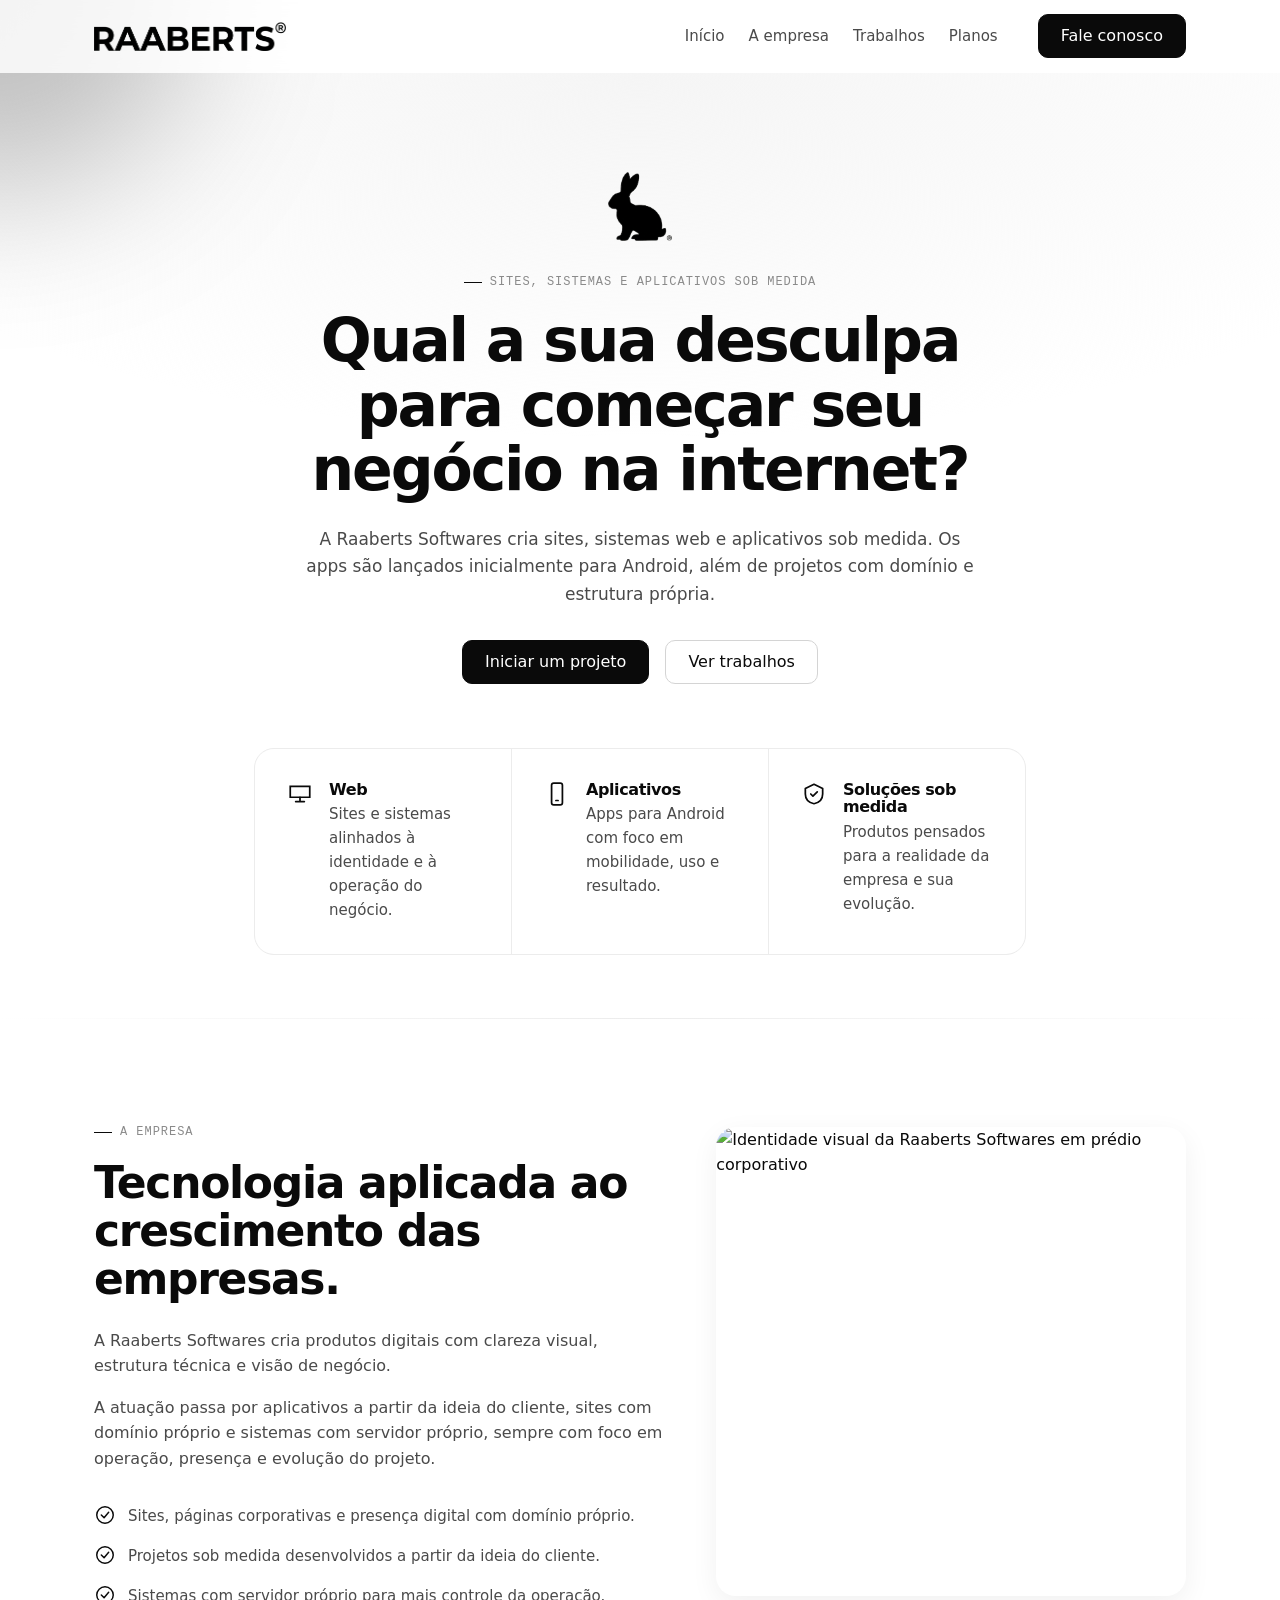
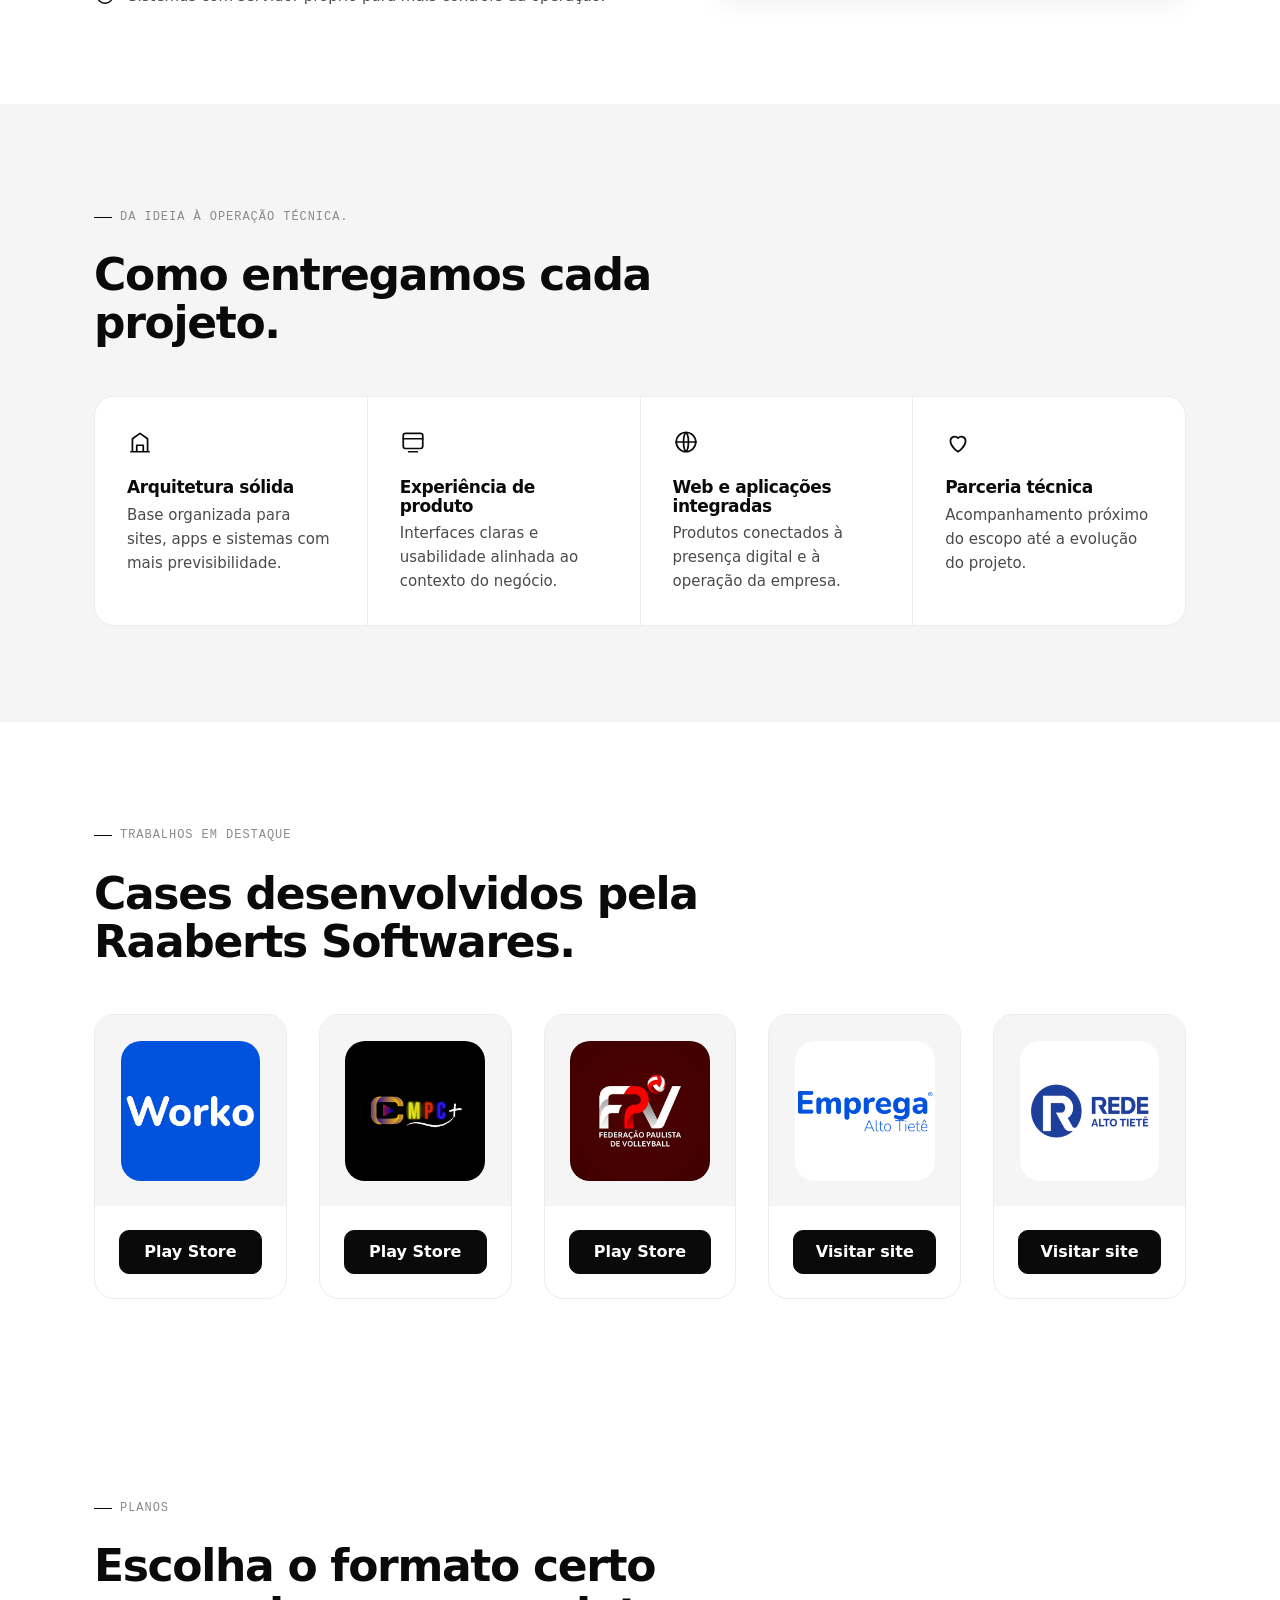
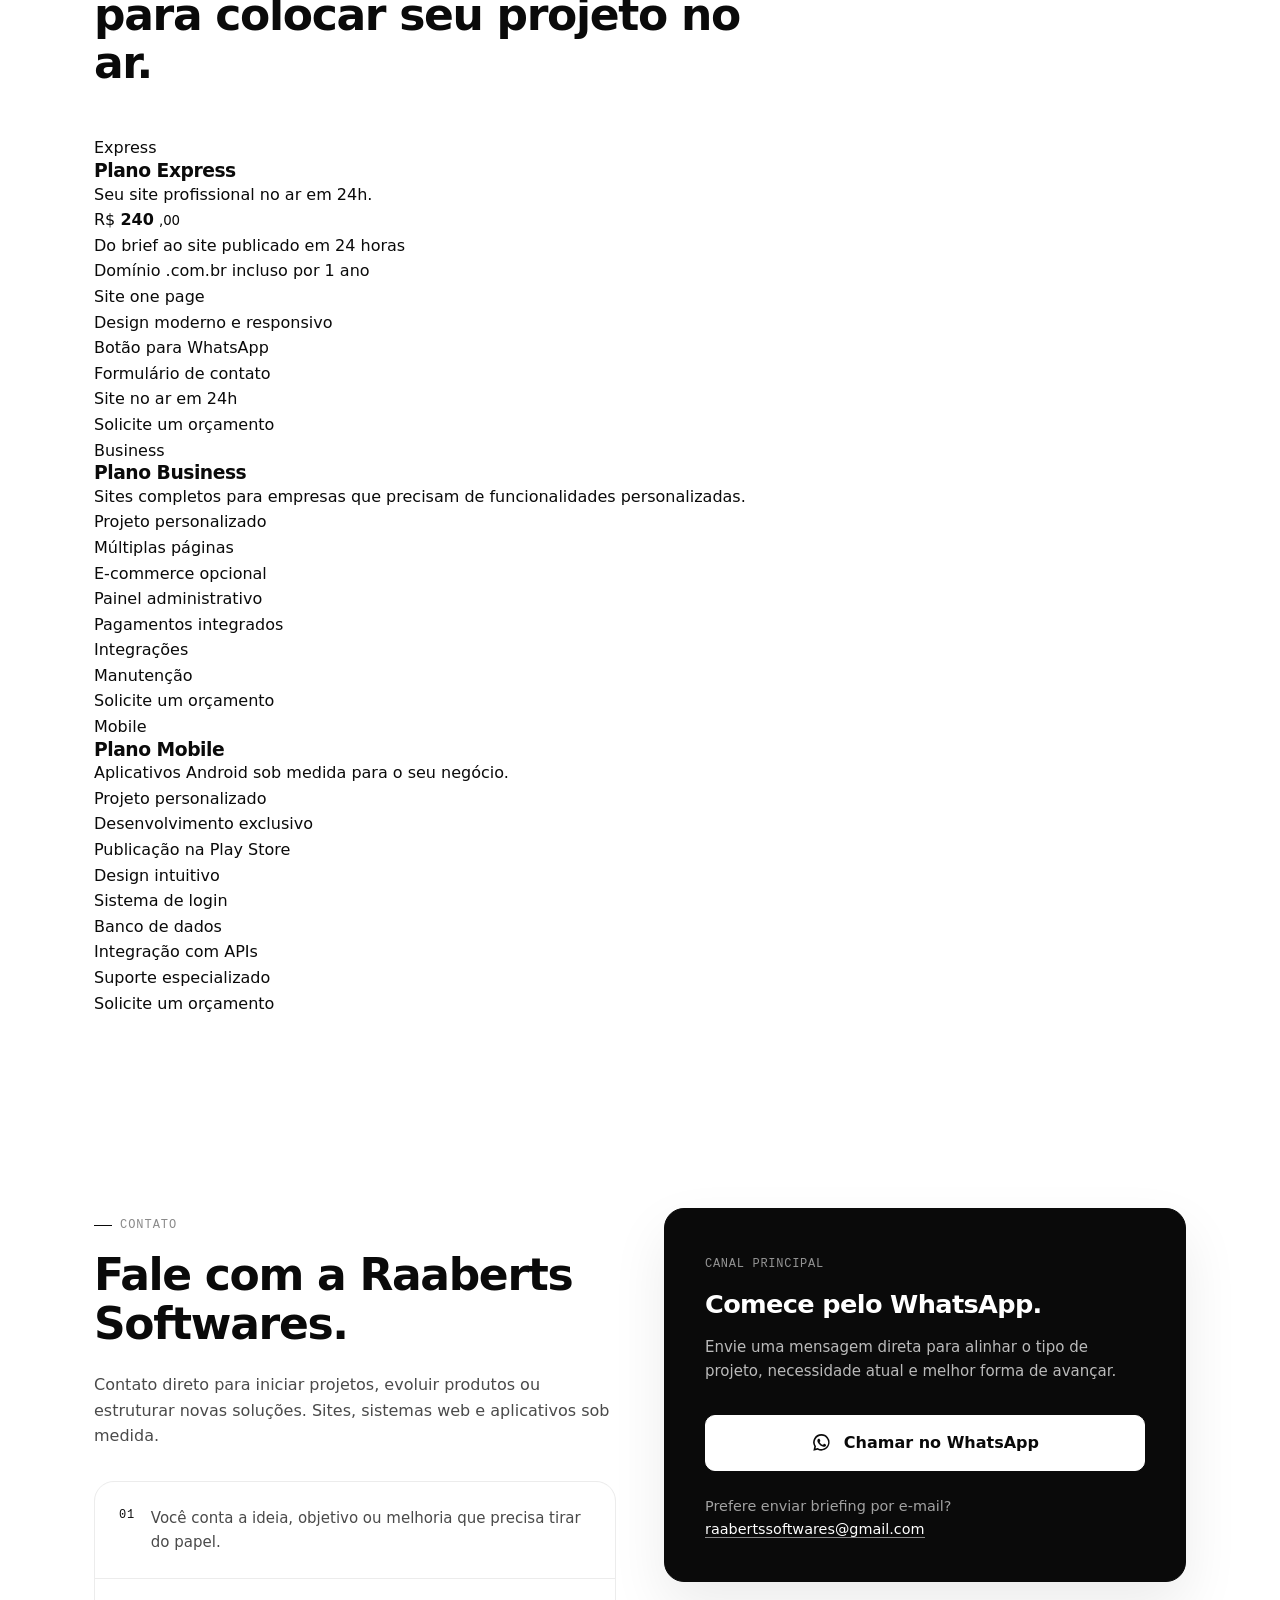
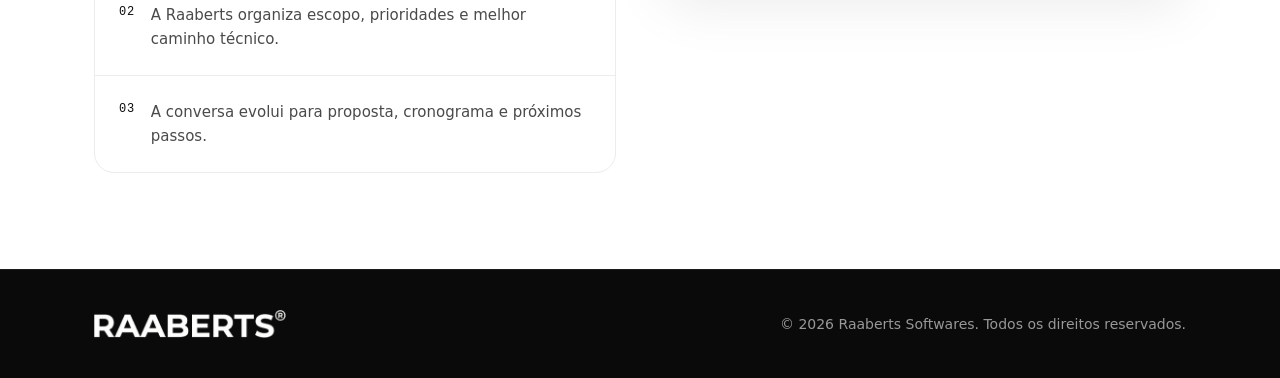
==== commit 2882dad0: "Add service plans section to index.html Added a new section for service plans including Express, Bus" ====
--- a/index.html
+++ b/index.html
@@ -51,6 +51,7 @@
               <li><a href="#inicio" class="nav-link">Início</a></li>
               <li><a href="#empresa" class="nav-link">A empresa</a></li>
               <li><a href="#destaques" class="nav-link">Trabalhos</a></li>
+              <li><a href="#planos" class="nav-link">Planos</a></li>
             </ul>
           </nav>
 
@@ -77,6 +78,7 @@
             <li><a href="#inicio" class="mobile-link">Início</a></li>
             <li><a href="#empresa" class="mobile-link">A empresa</a></li>
             <li><a href="#destaques" class="mobile-link">Trabalhos</a></li>
+            <li><a href="#planos" class="mobile-link">Planos</a></li>
             <li>
               <a href="#contato" class="btn btn-primary mobile-cta">Fale conosco</a>
             </li>
@@ -382,6 +384,110 @@
       </section>
 
       <!-- ============================== -->
+      <!-- Planos                          -->
+      <!-- ============================== -->
+      <section class="section plans-section" id="planos" aria-labelledby="plans-title">
+        <div class="container">
+          <div class="section-head plans-head">
+            <p class="eyebrow">Planos</p>
+            <h2 id="plans-title" class="section-title">
+              Escolha o formato certo para colocar seu projeto no ar.
+            </h2>
+          </div>
+
+          <div class="plans-grid">
+            <article class="plan-card">
+              <div class="plan-card-top">
+                <span class="plan-label">Express</span>
+                <h3>Plano Express</h3>
+                <p>Seu site profissional no ar em 24h.</p>
+              </div>
+
+              <div class="plan-price">
+                <span>R$</span>
+                <strong>240</strong>
+                <small>,00</small>
+              </div>
+
+              <span class="plan-badge">Do brief ao site publicado em 24 horas</span>
+
+              <ul class="plan-features">
+                <li>Domínio .com.br incluso por 1 ano</li>
+                <li>Site one page</li>
+                <li>Design moderno e responsivo</li>
+                <li>Botão para WhatsApp</li>
+                <li>Formulário de contato</li>
+                <li>Site no ar em 24h</li>
+              </ul>
+
+              <a
+                class="plan-button"
+                href="https://wa.me/5511985379634?text=Ol%C3%A1%2C%20quero%20falar%20sobre%20o%20Plano%20Express."
+                target="_blank"
+                rel="noopener noreferrer"
+                >Solicite um orçamento</a
+              >
+            </article>
+
+            <article class="plan-card plan-card-strong">
+              <div class="plan-card-top">
+                <span class="plan-label">Business</span>
+                <h3>Plano Business</h3>
+                <p>Sites completos para empresas que precisam de funcionalidades personalizadas.</p>
+              </div>
+
+              <span class="plan-badge">Projeto personalizado</span>
+
+              <ul class="plan-features">
+                <li>Múltiplas páginas</li>
+                <li>E-commerce opcional</li>
+                <li>Painel administrativo</li>
+                <li>Pagamentos integrados</li>
+                <li>Integrações</li>
+                <li>Manutenção</li>
+              </ul>
+
+              <a
+                class="plan-button"
+                href="https://wa.me/5511985379634?text=Ol%C3%A1%2C%20quero%20falar%20sobre%20o%20Plano%20Business."
+                target="_blank"
+                rel="noopener noreferrer"
+                >Solicite um orçamento</a
+              >
+            </article>
+
+            <article class="plan-card">
+              <div class="plan-card-top">
+                <span class="plan-label">Mobile</span>
+                <h3>Plano Mobile</h3>
+                <p>Aplicativos Android sob medida para o seu negócio.</p>
+              </div>
+
+              <span class="plan-badge">Projeto personalizado</span>
+
+              <ul class="plan-features">
+                <li>Desenvolvimento exclusivo</li>
+                <li>Publicação na Play Store</li>
+                <li>Design intuitivo</li>
+                <li>Sistema de login</li>
+                <li>Banco de dados</li>
+                <li>Integração com APIs</li>
+                <li>Suporte especializado</li>
+              </ul>
+
+              <a
+                class="plan-button"
+                href="https://wa.me/5511985379634?text=Ol%C3%A1%2C%20quero%20falar%20sobre%20o%20Plano%20Mobile."
+                target="_blank"
+                rel="noopener noreferrer"
+                >Solicite um orçamento</a
+              >
+            </article>
+          </div>
+        </div>
+      </section>
+
+      <!-- ============================== -->
       <!-- Contato                         -->
       <!-- ============================== -->
       <section class="section" id="contato" aria-labelledby="contato-title">
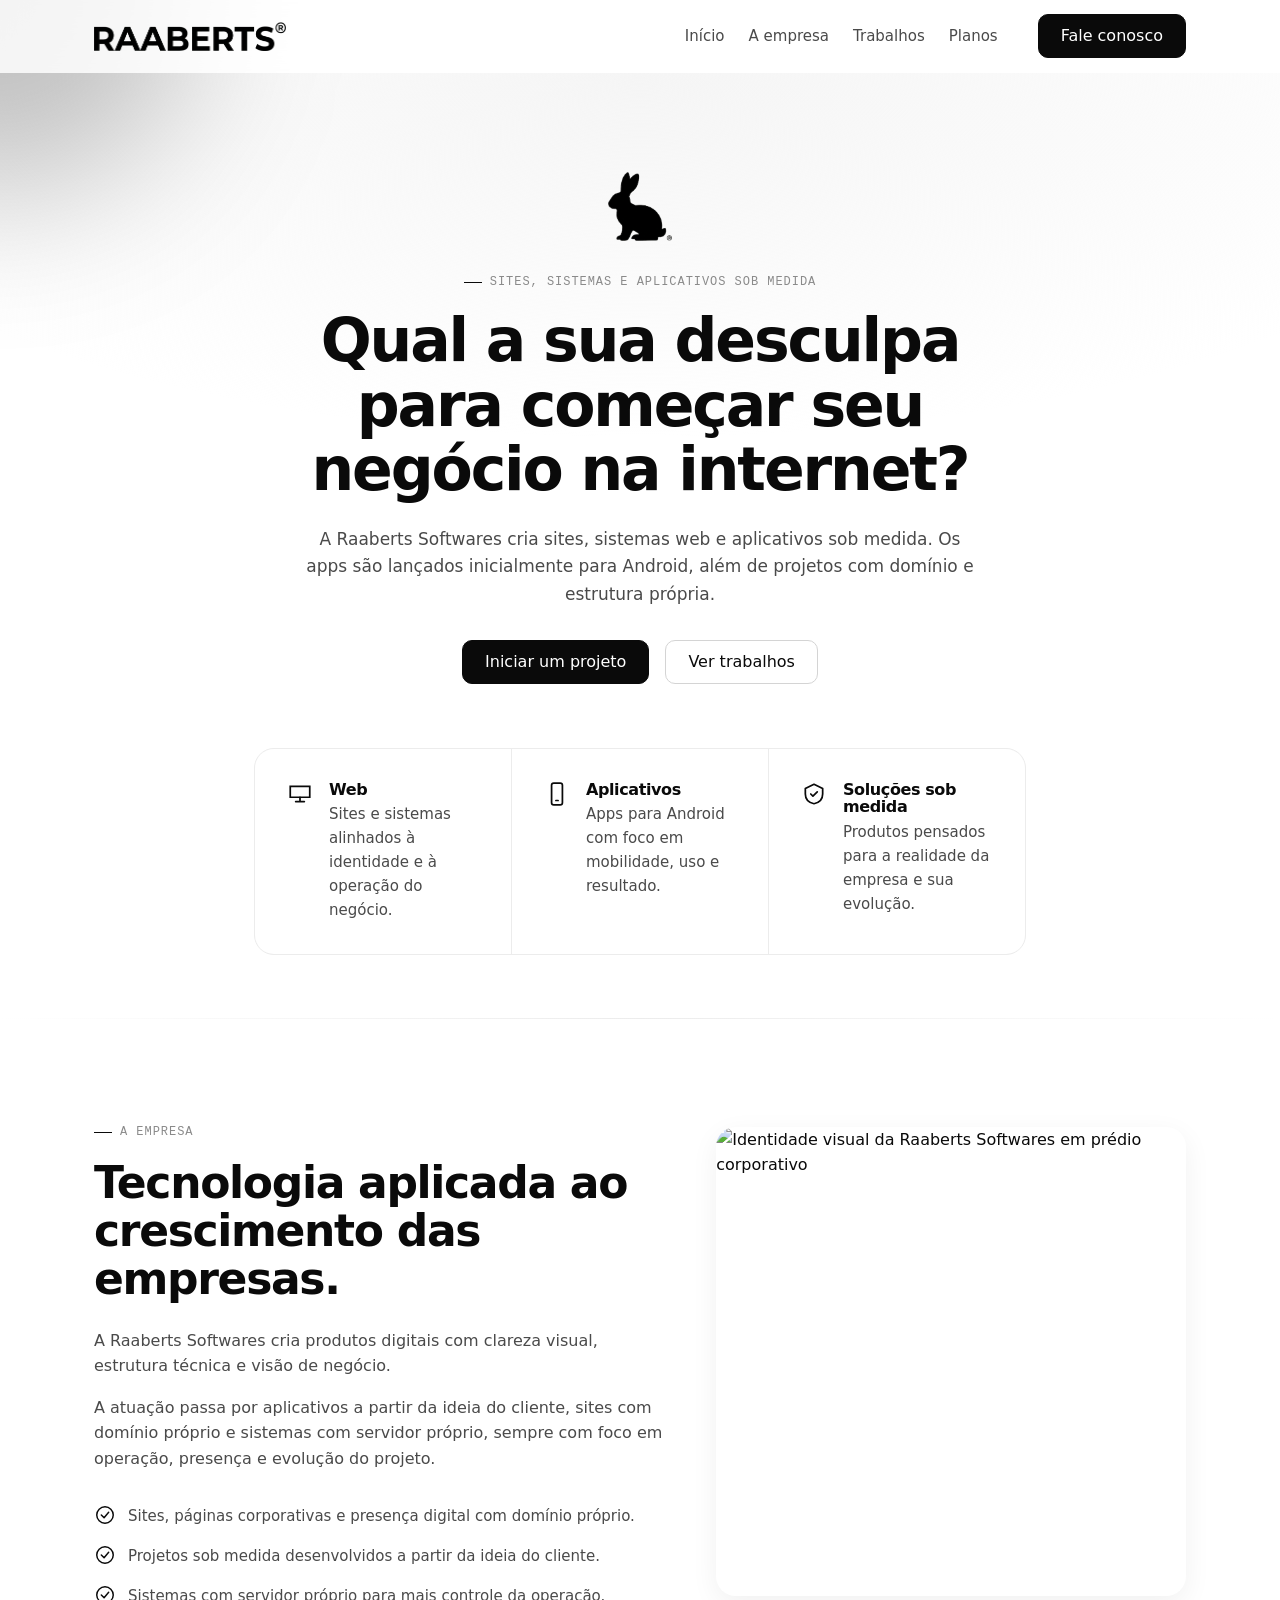
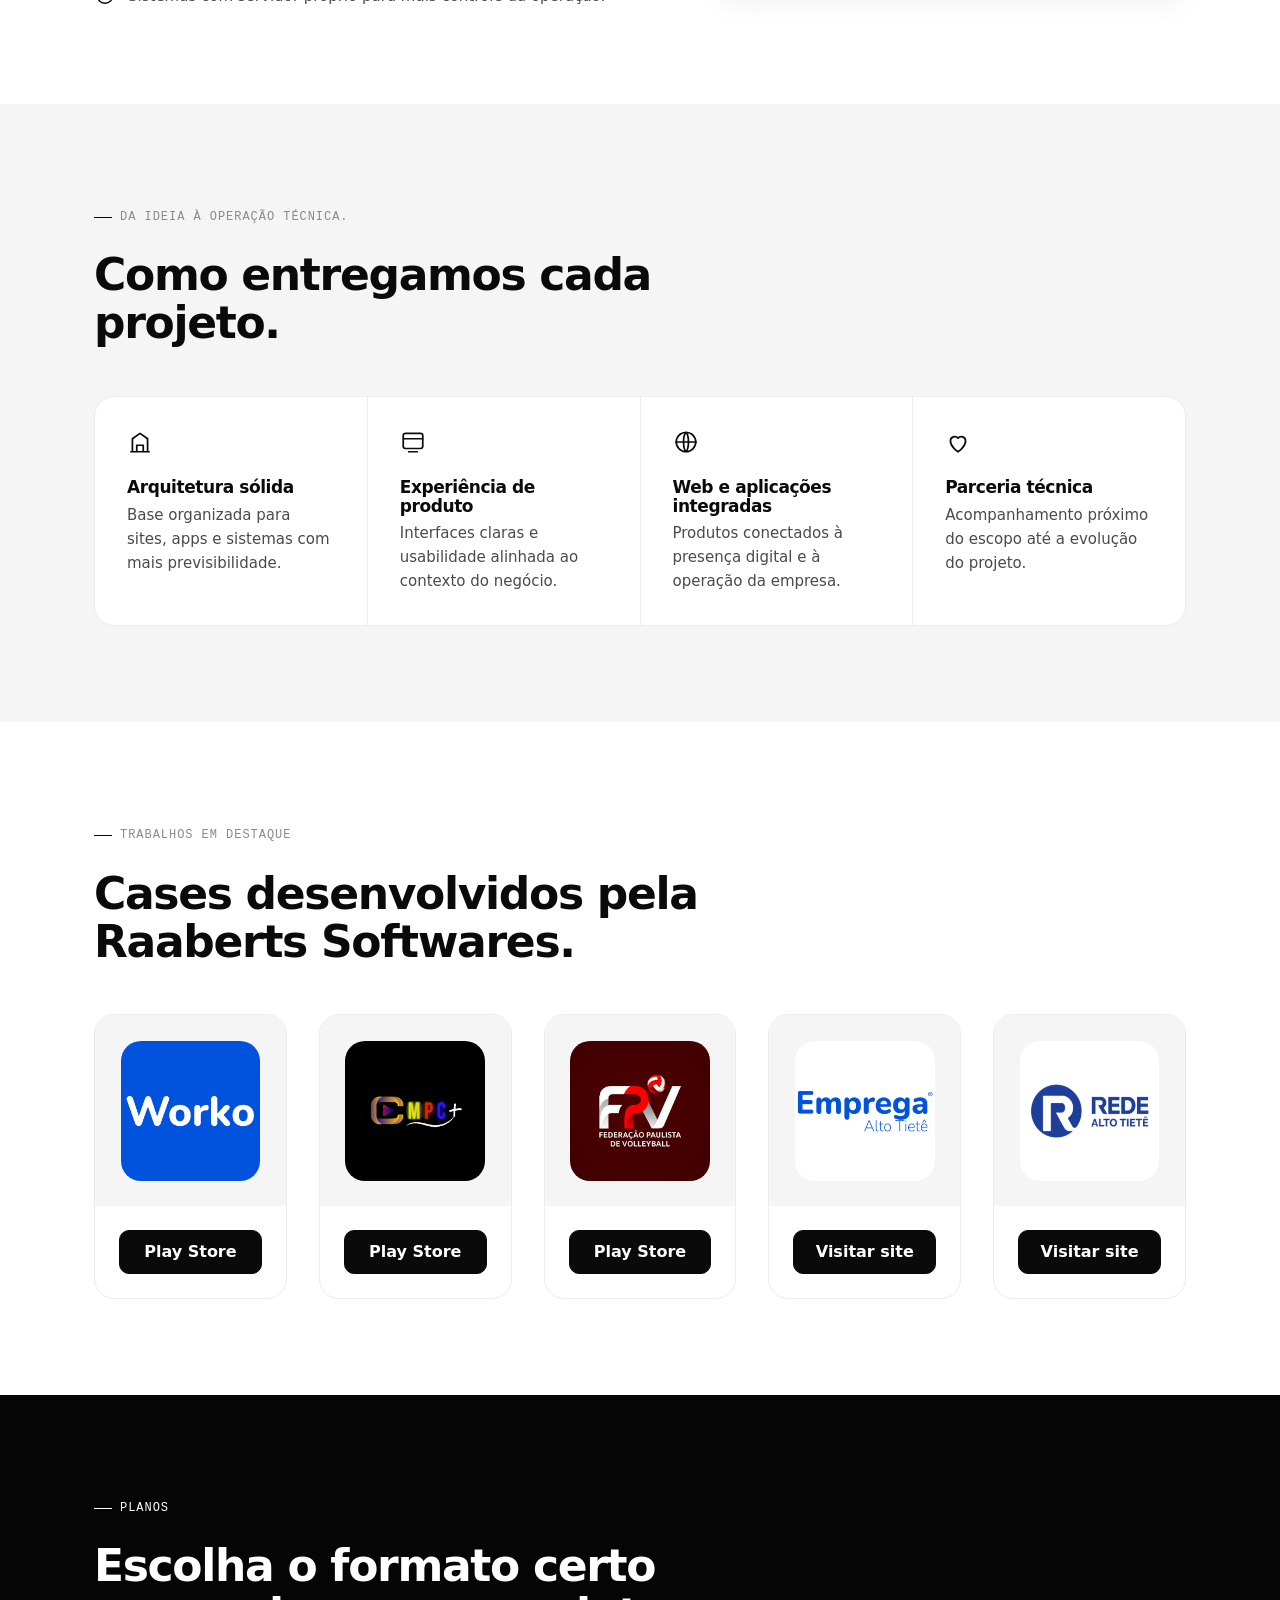
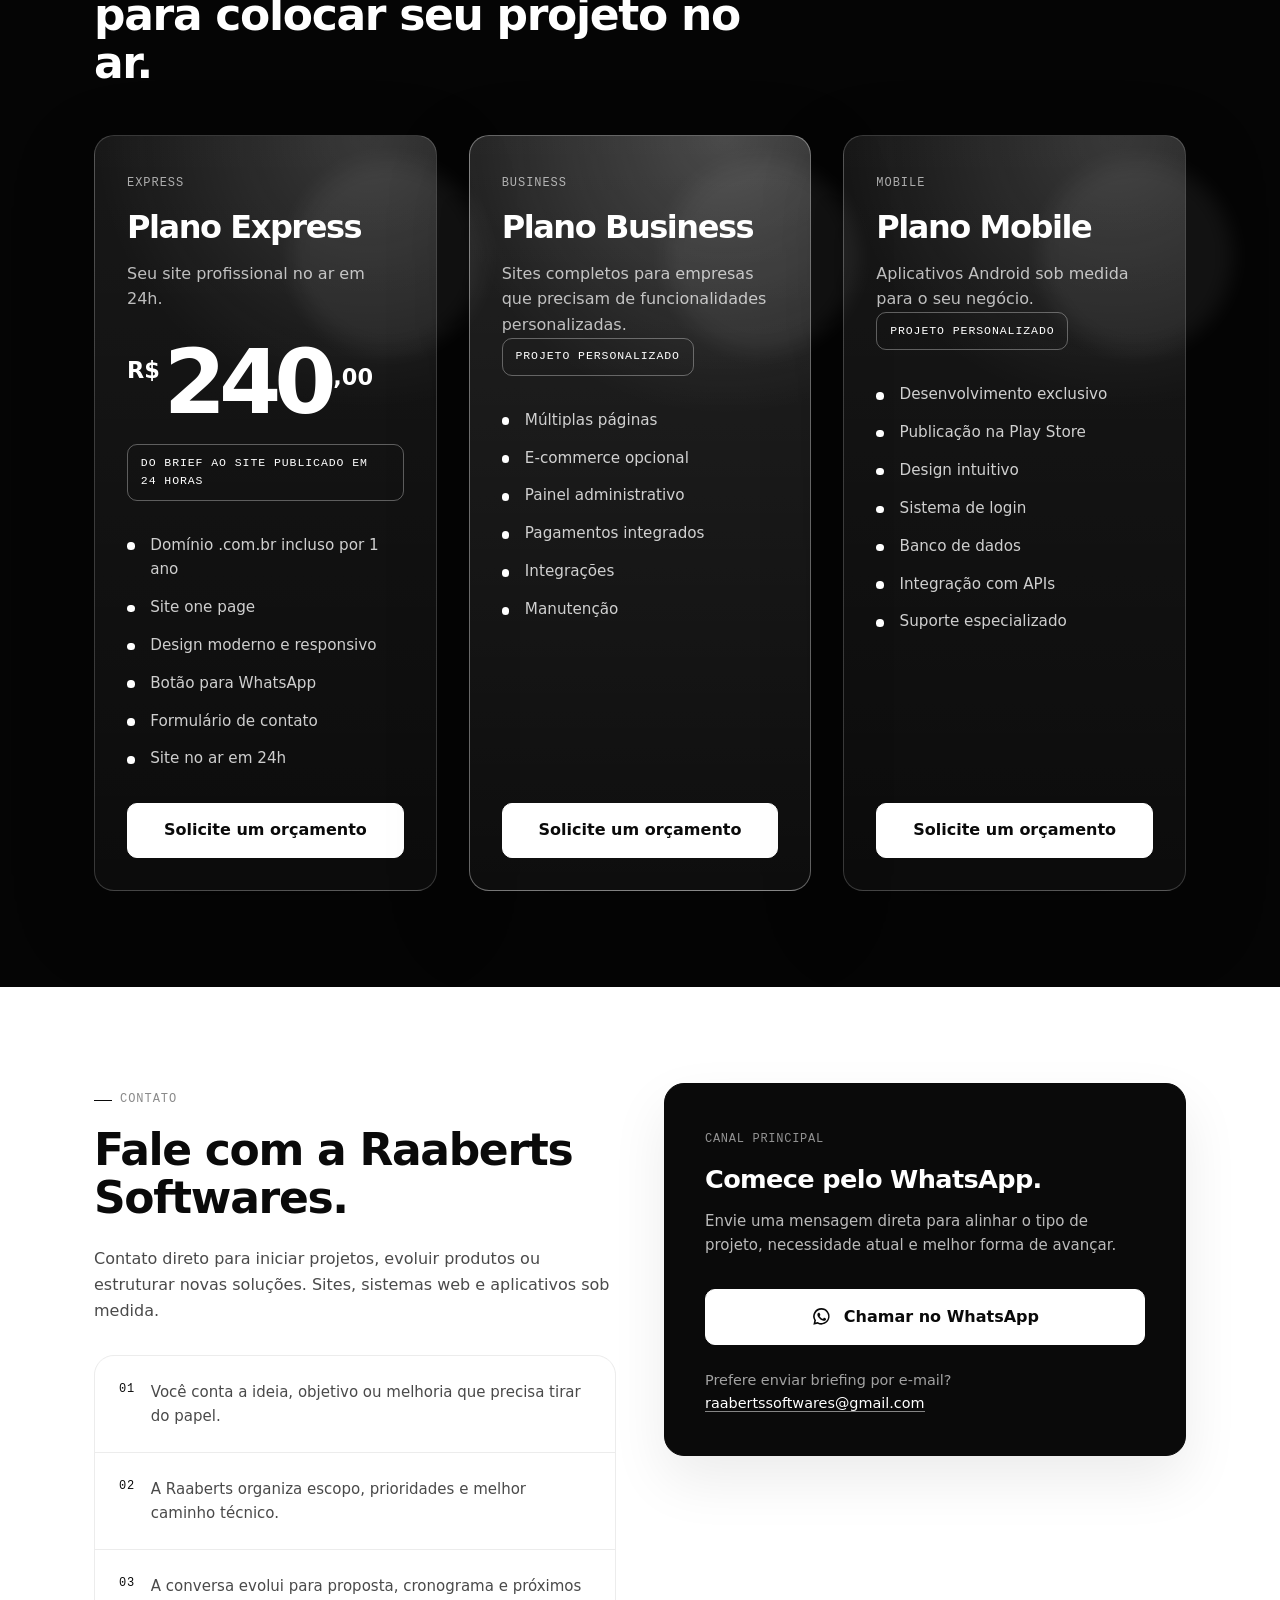
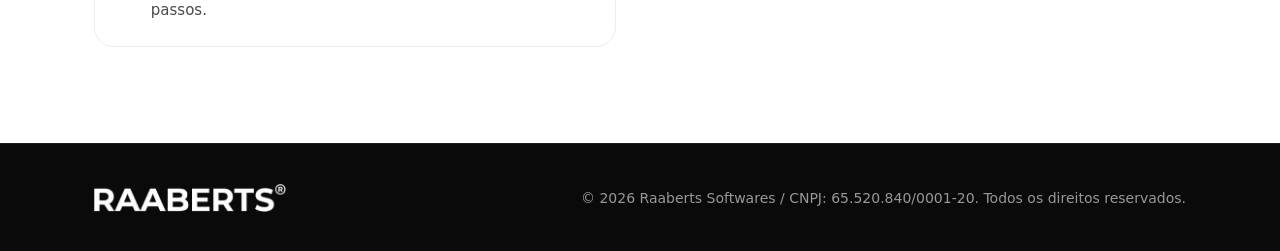
==== commit 67ebef52: "Update footer with CNPJ information" ====
--- a/index.html
+++ b/index.html
@@ -566,7 +566,7 @@
           />
         </div>
 
-        <p class="footer-copy">© 2026 Raaberts Softwares. Todos os direitos reservados.</p>
+        <p class="footer-copy">© 2026 Raaberts Softwares / CNPJ: 65.520.840/0001-20. Todos os direitos reservados.</p>
       </div>
     </footer>
 
--- a/styles.css
+++ b/styles.css
@@ -1,9 +1,3 @@
-/* =========================================================
-   Raaberts Softwares — Folha de estilos
-   Estética monocromática preto e branco, moderna e minimalista.
-   ========================================================= */
-
-/* ---------- Tokens de design ---------- */
 :root {
   /* Paleta monocromática */
   --color-bg: #ffffff;
@@ -692,6 +686,185 @@
   display: none;
 }
 
+/* ---------- Planos ---------- */
+.plans-section {
+  background-color: #050505;
+  color: #fff;
+  overflow: hidden;
+}
+
+.plans-section .eyebrow,
+.plans-section .section-title {
+  color: #fff;
+}
+
+.plans-section .eyebrow::before {
+  background-color: #fff;
+}
+
+.plans-head {
+  max-width: 780px;
+}
+
+.plans-grid {
+  display: grid;
+  grid-template-columns: repeat(3, minmax(0, 1fr));
+  gap: var(--space-4);
+}
+
+.plan-card {
+  position: relative;
+  display: flex;
+  min-width: 0;
+  min-height: 100%;
+  flex-direction: column;
+  padding: var(--space-4);
+  border: 1px solid rgba(255, 255, 255, 0.18);
+  border-radius: var(--radius-lg);
+  background:
+    radial-gradient(circle at 80% 0%, rgba(255, 255, 255, 0.14), transparent 34%),
+    linear-gradient(180deg, rgba(255, 255, 255, 0.08), rgba(255, 255, 255, 0.03));
+  box-shadow: 0 28px 80px rgba(0, 0, 0, 0.28);
+}
+
+.plan-card::after {
+  content: "";
+  position: absolute;
+  right: -3rem;
+  top: 1.5rem;
+  width: 12rem;
+  height: 12rem;
+  border-radius: 50%;
+  background: rgba(255, 255, 255, 0.06);
+  filter: blur(10px);
+  pointer-events: none;
+}
+
+.plan-card-strong {
+  border-color: rgba(255, 255, 255, 0.36);
+  background:
+    radial-gradient(circle at 75% 0%, rgba(255, 255, 255, 0.18), transparent 35%),
+    linear-gradient(180deg, rgba(255, 255, 255, 0.12), rgba(255, 255, 255, 0.04));
+}
+
+.plan-card-top {
+  position: relative;
+  z-index: 1;
+}
+
+.plan-label,
+.plan-badge {
+  display: inline-flex;
+  align-items: center;
+  width: fit-content;
+  font-family: var(--font-mono);
+  text-transform: uppercase;
+}
+
+.plan-label {
+  margin-bottom: var(--space-2);
+  color: rgba(255, 255, 255, 0.64);
+  font-size: 0.75rem;
+  letter-spacing: 0.08em;
+}
+
+.plan-card h3 {
+  margin-bottom: var(--space-2);
+  color: #fff;
+  font-size: clamp(1.8rem, 2.5vw, 2.7rem);
+  letter-spacing: -0.045em;
+}
+
+.plan-card p {
+  color: rgba(255, 255, 255, 0.72);
+}
+
+.plan-price {
+  display: flex;
+  align-items: flex-start;
+  gap: 0.25rem;
+  margin: var(--space-4) 0 var(--space-3);
+  color: #fff;
+}
+
+.plan-price span {
+  padding-top: 0.55rem;
+  font-size: 1.4rem;
+  font-weight: 700;
+}
+
+.plan-price strong {
+  font-size: clamp(4.2rem, 7vw, 6rem);
+  line-height: 0.85;
+  letter-spacing: -0.08em;
+}
+
+.plan-price small {
+  padding-top: 1rem;
+  font-size: 1.4rem;
+  font-weight: 700;
+}
+
+.plan-badge {
+  margin-bottom: var(--space-4);
+  padding: 0.55rem 0.8rem;
+  border: 1px solid rgba(255, 255, 255, 0.32);
+  border-radius: var(--radius-sm);
+  color: #fff;
+  font-size: 0.72rem;
+  font-weight: 500;
+  letter-spacing: 0.08em;
+}
+
+.plan-features {
+  display: grid;
+  gap: 0.85rem;
+  margin-bottom: var(--space-4);
+}
+
+.plan-features li {
+  position: relative;
+  padding-left: 1.45rem;
+  color: rgba(255, 255, 255, 0.8);
+  font-size: 0.95rem;
+}
+
+.plan-features li::before {
+  content: "";
+  position: absolute;
+  left: 0;
+  top: 0.65em;
+  width: 0.48rem;
+  height: 0.48rem;
+  border: 1px solid currentColor;
+  border-radius: 50%;
+  background: #fff;
+}
+
+.plan-button {
+  display: inline-flex;
+  align-items: center;
+  justify-content: center;
+  min-height: 3.2rem;
+  margin-top: auto;
+  padding: 0.85rem 1rem;
+  border: 1px solid #fff;
+  border-radius: var(--radius-sm);
+  color: #0a0a0a;
+  background-color: #fff;
+  font-weight: 700;
+  text-align: center;
+  transition:
+    transform var(--t-fast) var(--ease),
+    background-color var(--t-base) var(--ease);
+}
+
+.plan-button:hover {
+  color: #0a0a0a;
+  background-color: var(--color-bg-alt);
+  transform: translateY(-2px);
+}
+
 /* ---------- Contato ---------- */
 .contato-grid {
   display: grid;
@@ -955,6 +1128,10 @@
     grid-template-columns: repeat(2, minmax(0, 1fr));
   }
 
+  .plans-grid {
+    grid-template-columns: 1fr;
+  }
+
   .contato-grid {
     grid-template-columns: 1fr;
     gap: var(--space-4);
@@ -1042,6 +1219,24 @@
     transform: none;
   }
 
+  .plan-card {
+    padding: var(--space-3);
+    border-radius: var(--radius-md);
+  }
+
+  .plan-card h3 {
+    font-size: 2rem;
+  }
+
+  .plan-price strong {
+    font-size: 4.3rem;
+  }
+
+  .plan-badge {
+    max-width: 100%;
+    font-size: 0.66rem;
+  }
+
   .cases-drag-hint {
     display: flex;
     justify-content: flex-end;
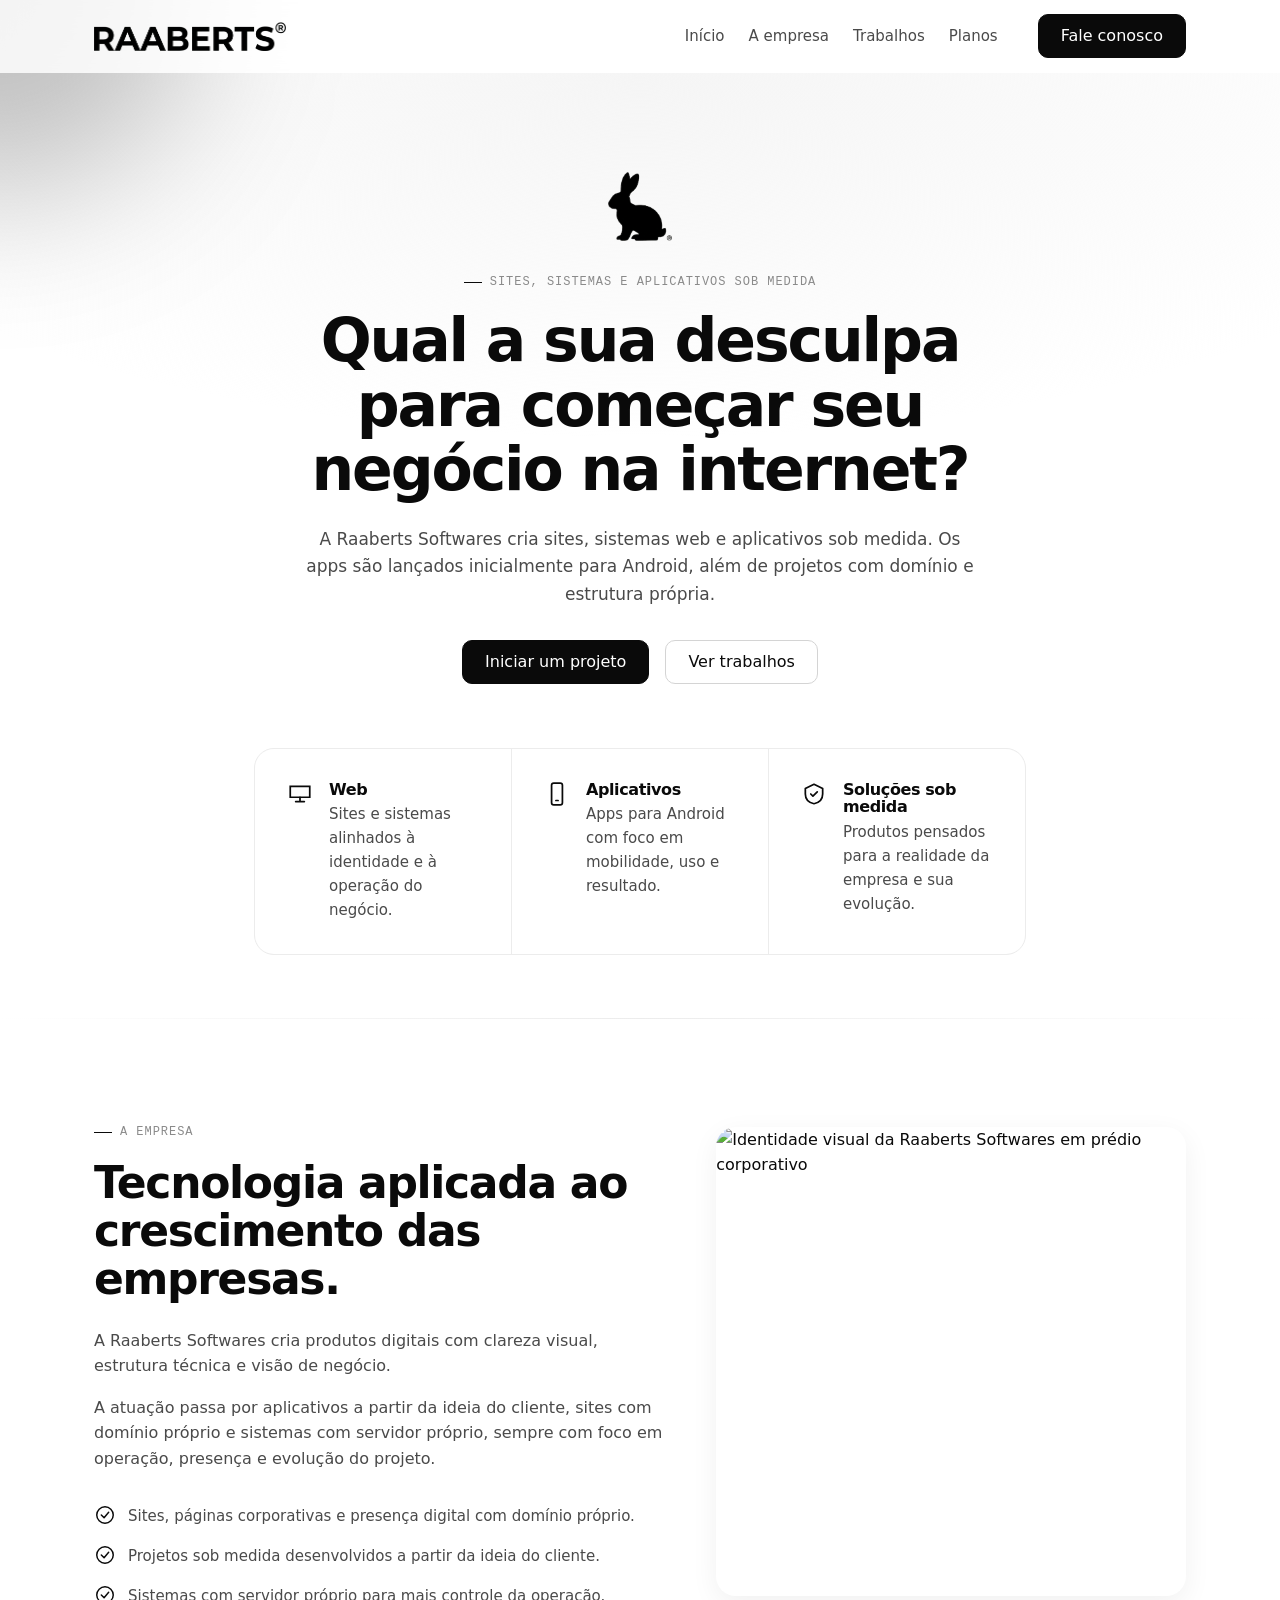
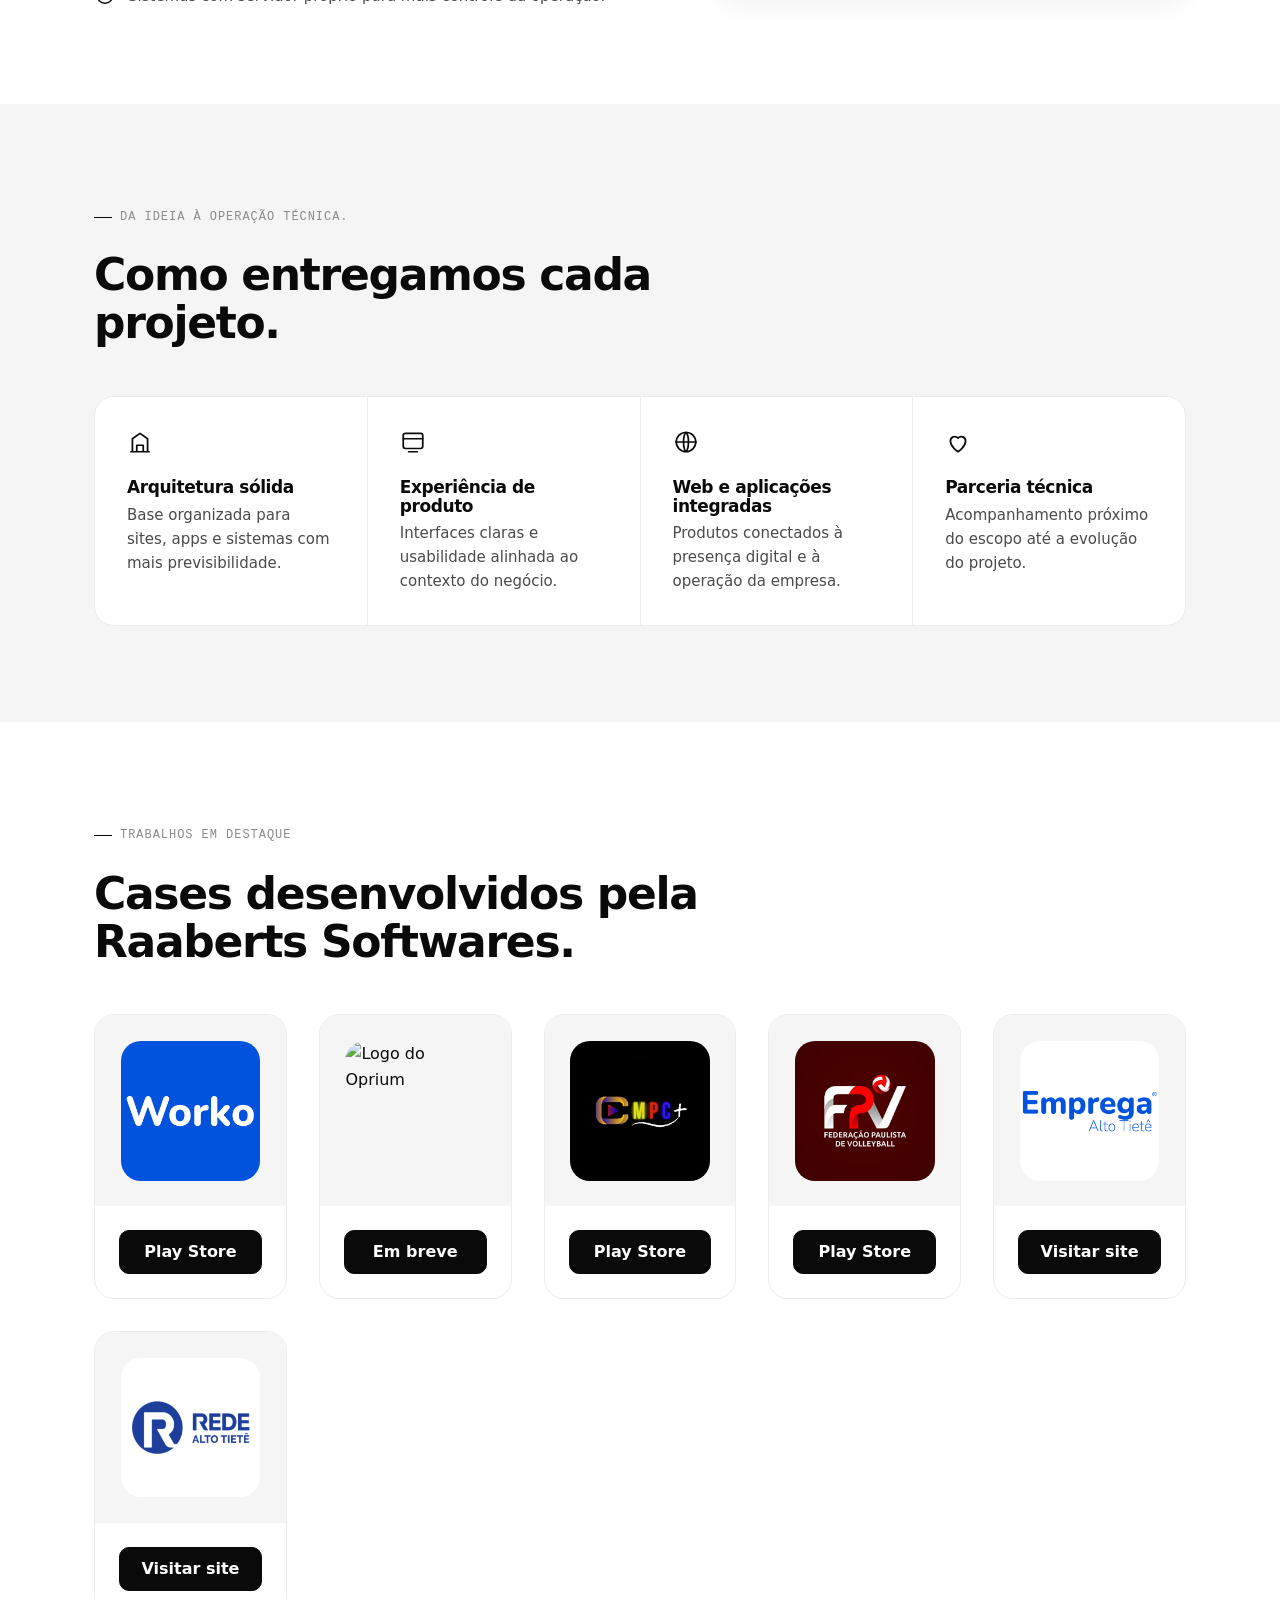
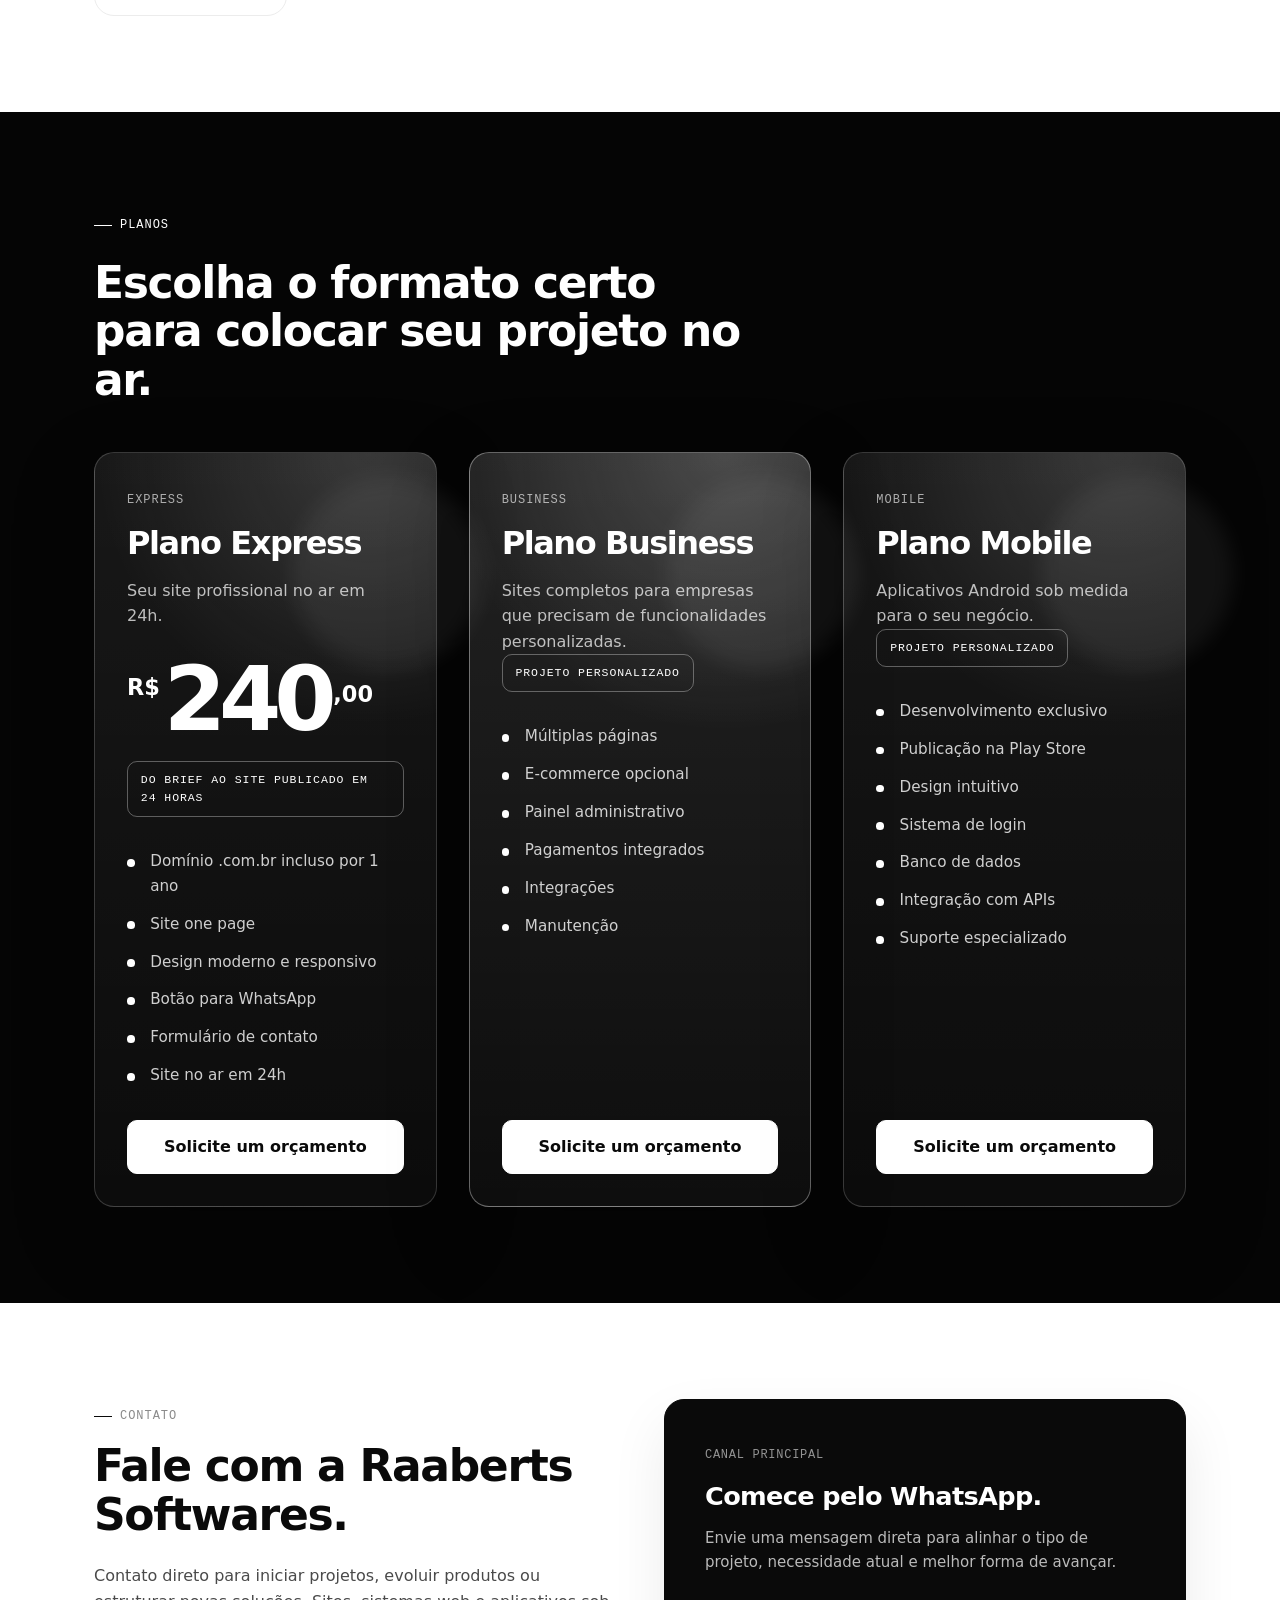
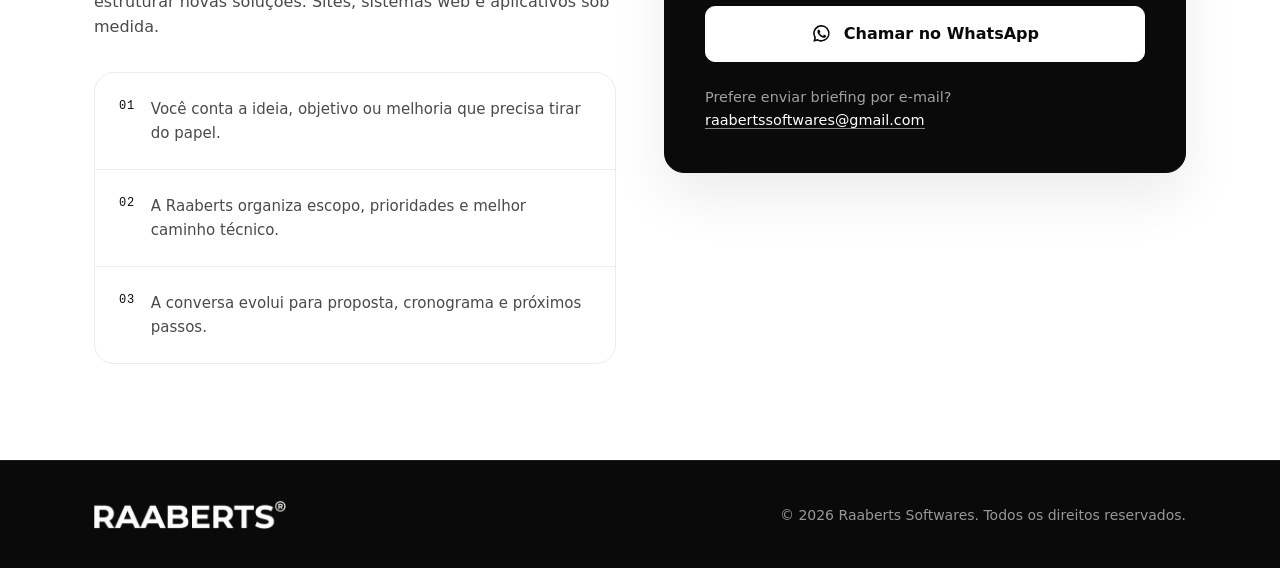
==== commit 907de1c6: "Add 'Oprium' article section to index.html Added an article section for 'Oprium' with logo and descr" ====
--- a/index.html
+++ b/index.html
@@ -289,6 +289,22 @@
               </div>
             </a>
 
+            <article class='case' aria-label='Oprium - em breve'>
+              <div class='case-media'>
+                <img
+                  src='images/opriumlogo.png'
+                  alt='Logo do Oprium'
+                  class='case-image case-logo'
+                  width='512'
+                  height='512'
+                  loading='lazy'
+                />
+              </div>
+              <div class='case-body'>
+                <span class='case-cta'>Em breve</span>
+              </div>
+            </article>
+
             <a
               class="case"
               href="https://play.google.com/store/apps/details?id=com.mpc99&hl=pt_BR"
@@ -566,7 +582,7 @@
           />
         </div>
 
-        <p class="footer-copy">© 2026 Raaberts Softwares / CNPJ: 65.520.840/0001-20. Todos os direitos reservados.</p>
+        <p class="footer-copy">© 2026 Raaberts Softwares. Todos os direitos reservados.</p>
       </div>
     </footer>
 
